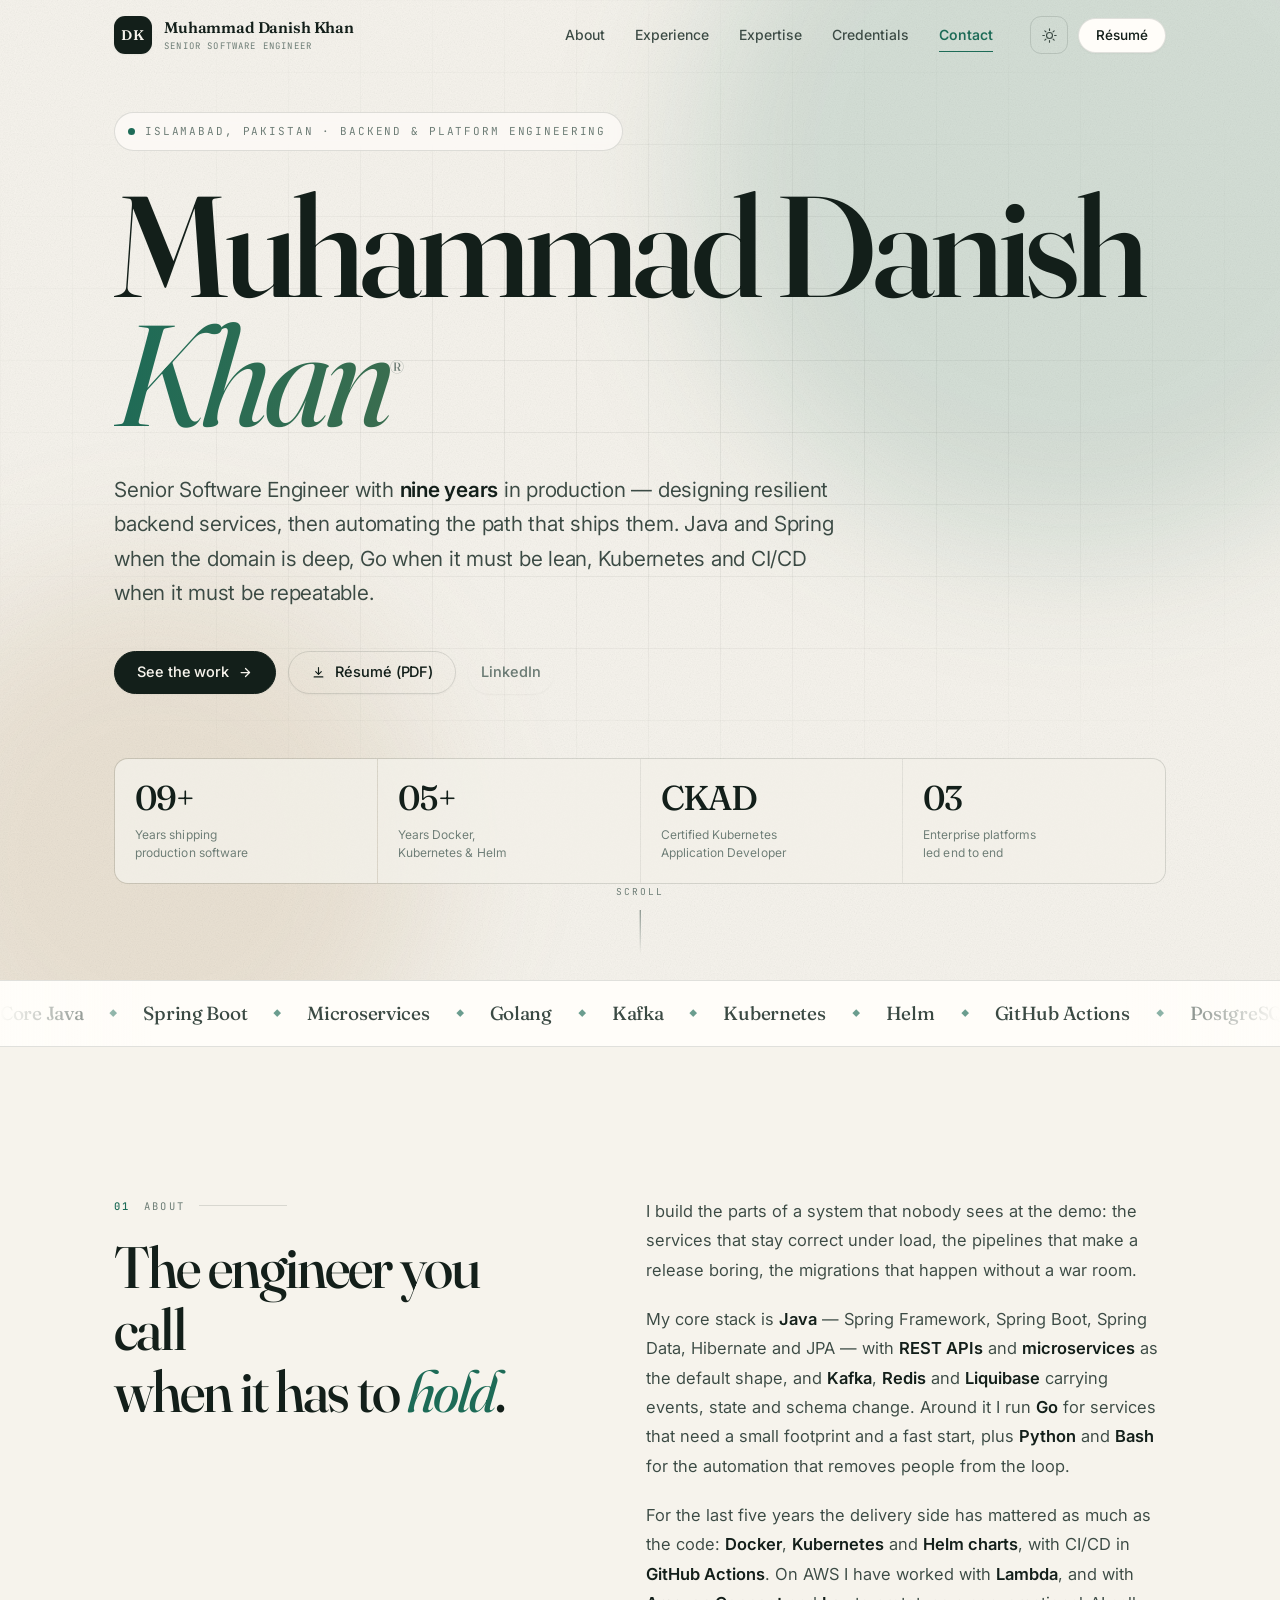
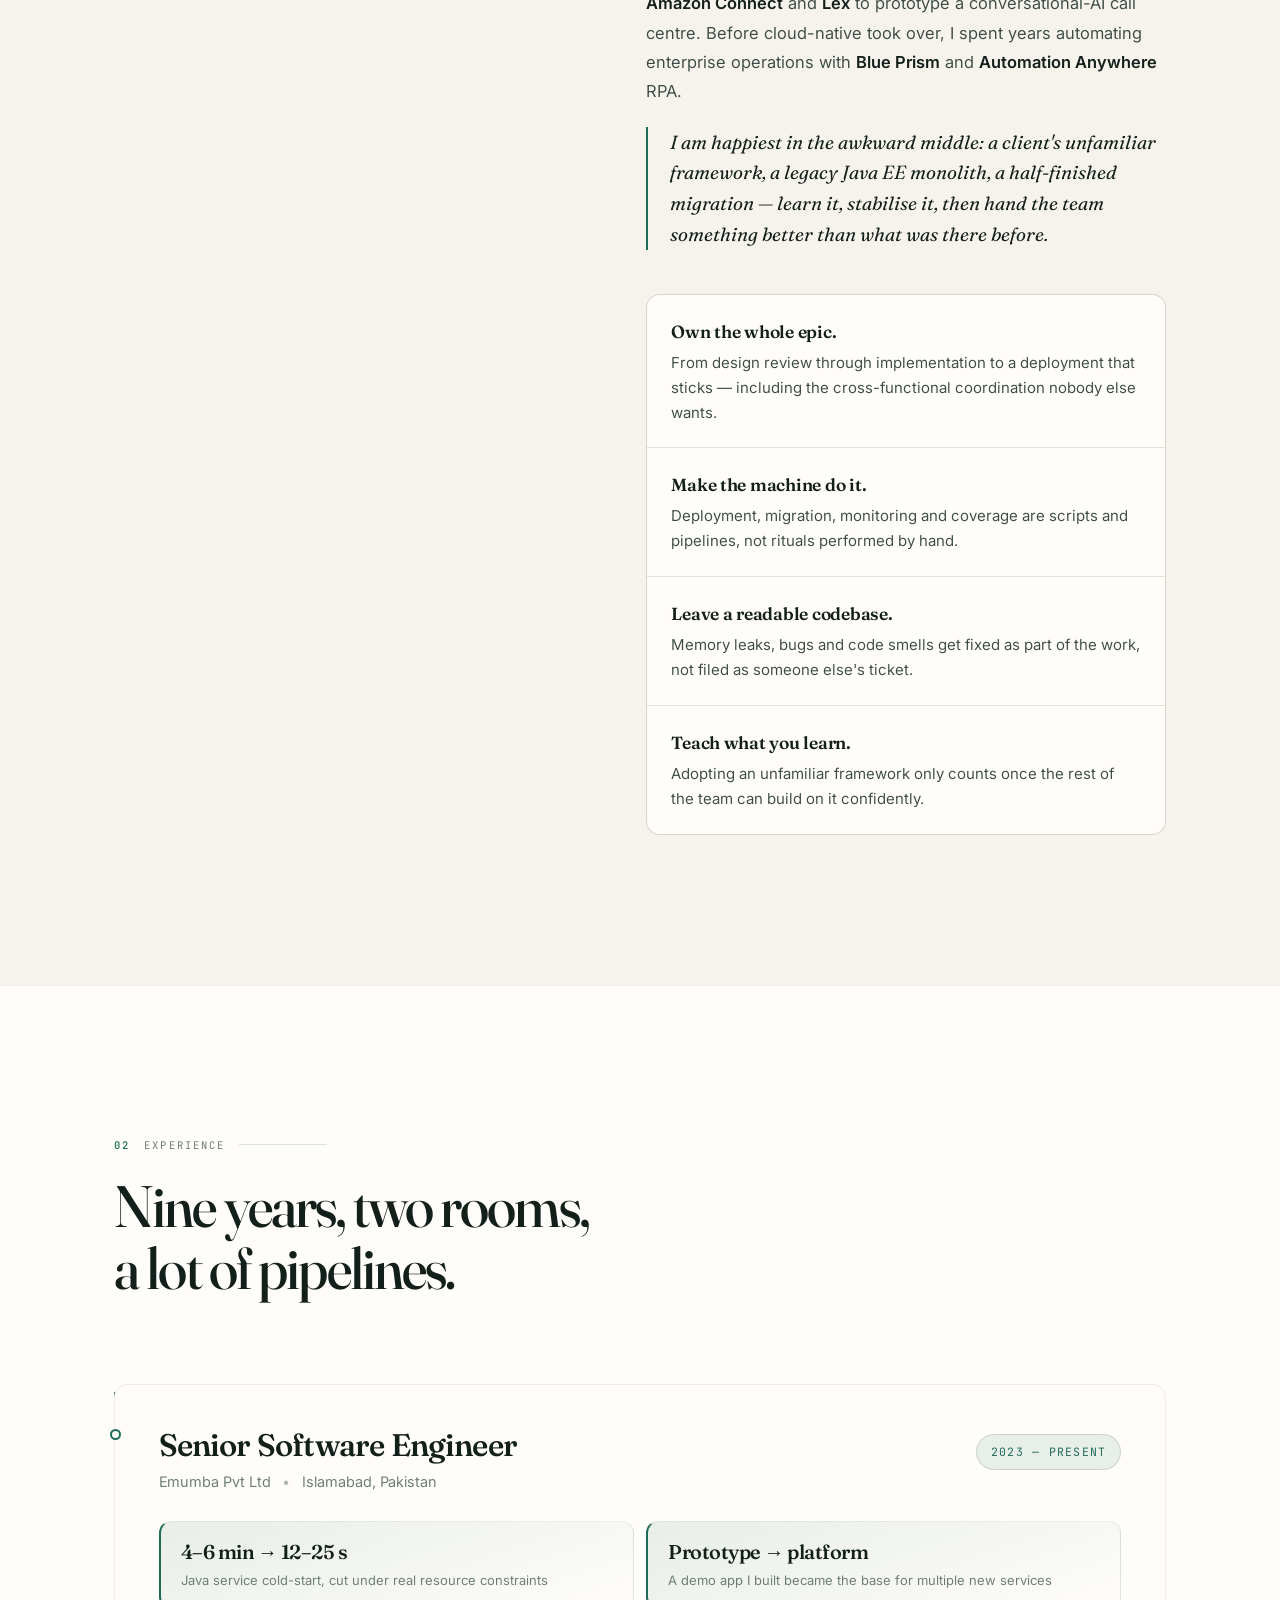
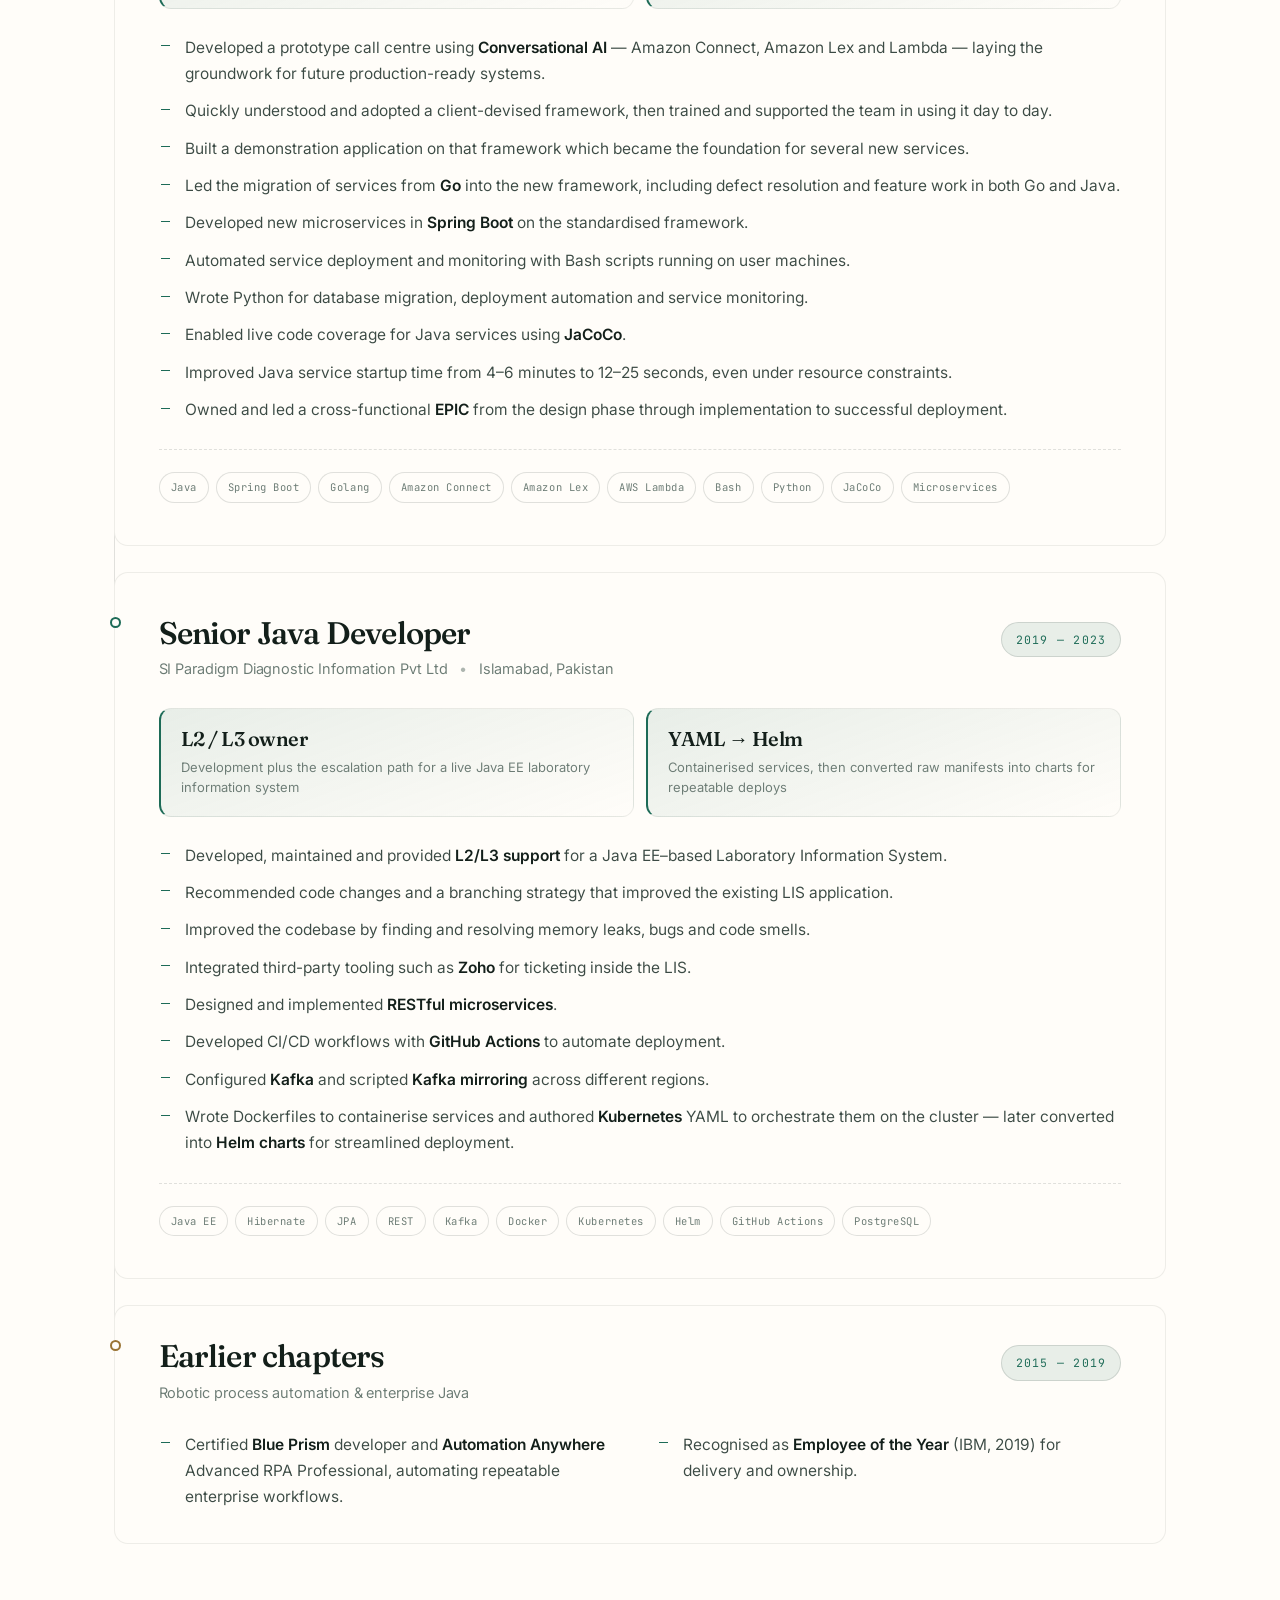
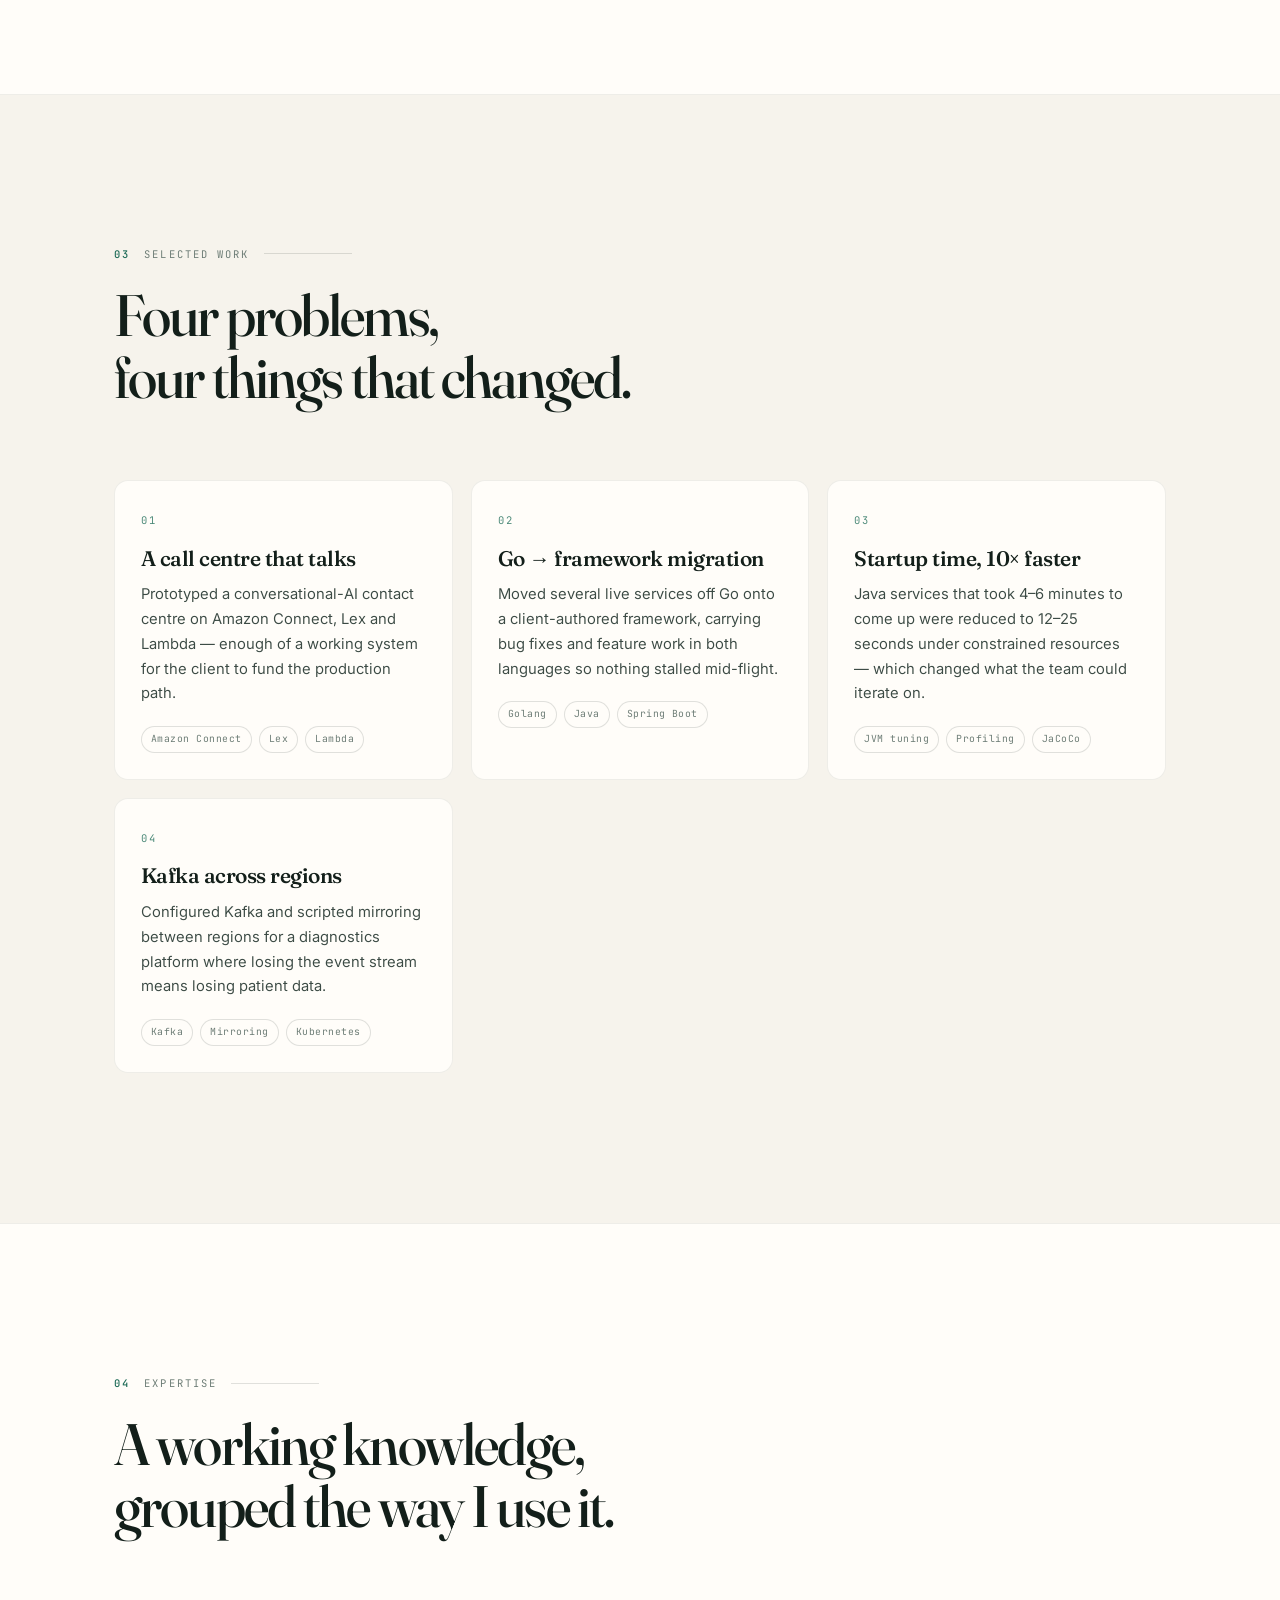
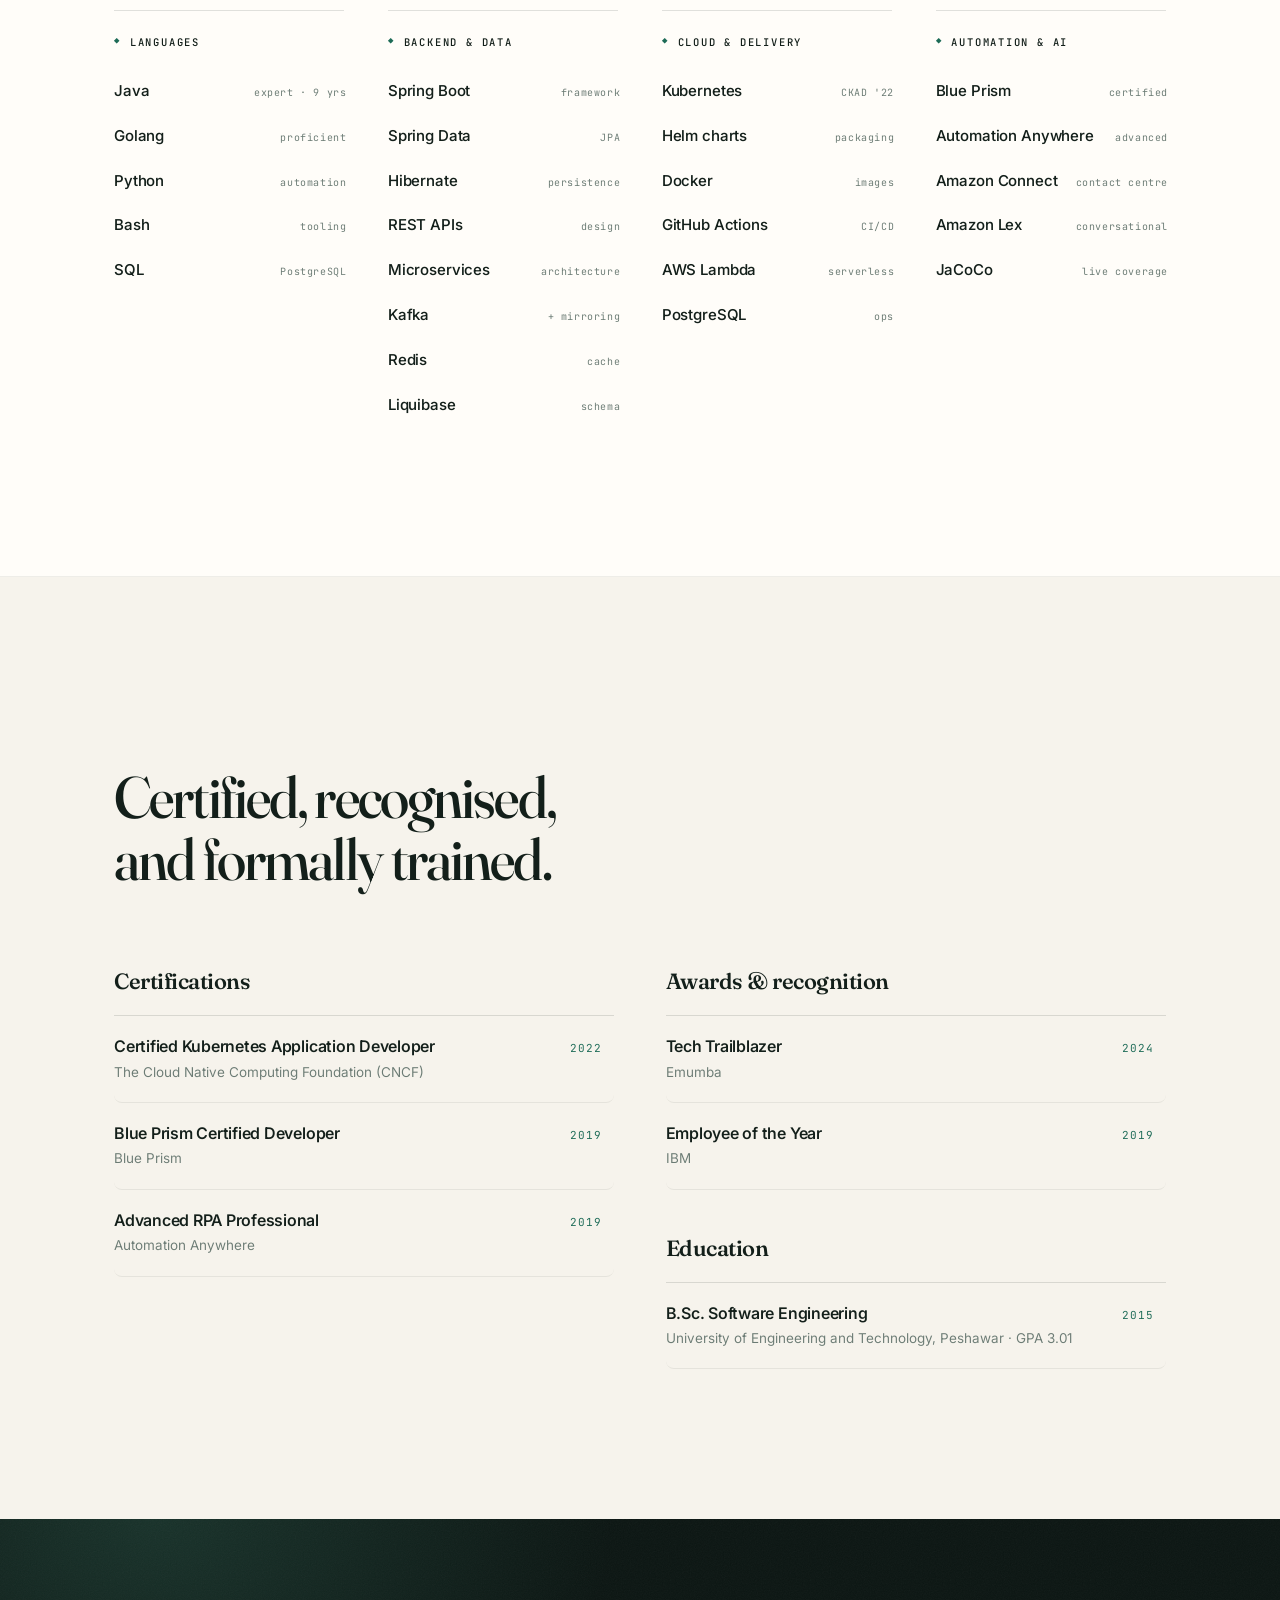
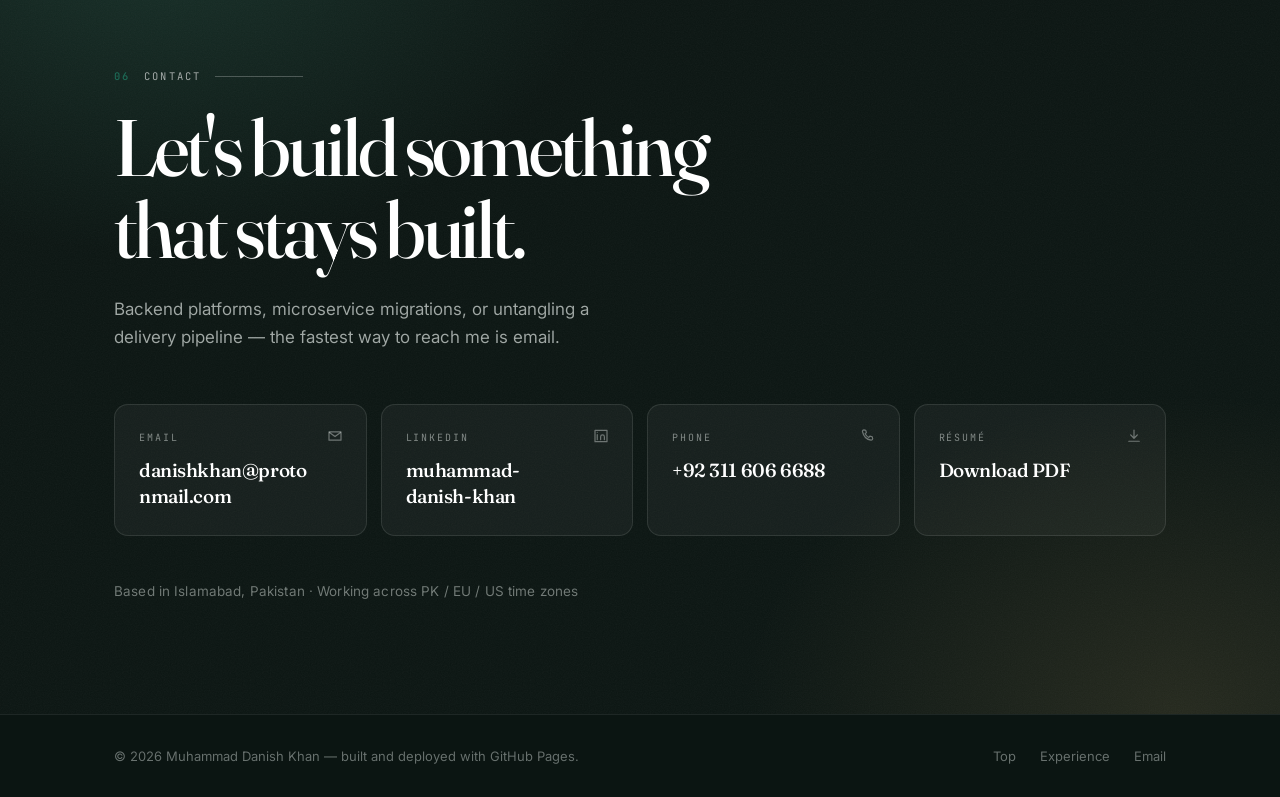
==== index.html @ 1a673d90 "Build a static portfolio site and deploy it with GitHub Pages Turns the resume into a single-page po" ====
<!DOCTYPE html>
<html lang="en" data-theme="light">
<head>
<meta charset="utf-8">
<meta name="viewport" content="width=device-width, initial-scale=1">
<title>Muhammad Danish Khan — Senior Software Engineer</title>
<meta name="description" content="Portfolio of Muhammad Danish Khan, a senior software engineer in Islamabad with 9+ years building backend systems, microservices and cloud-native automation with Java, Spring, Go, Kafka, Docker and Kubernetes.">
<meta name="author" content="Muhammad Danish Khan">
<meta name="theme-color" content="#0B1512">
<link rel="icon" href="./assets/favicon.svg" type="image/svg+xml">
<link rel="canonical" href="https://danishkhan1492.github.io/portfolio/">

<meta property="og:type" content="profile">
<meta property="og:title" content="Muhammad Danish Khan — Senior Software Engineer">
<meta property="og:description" content="9+ years building backend systems, microservices and cloud-native automation. Java, Spring, Go, Kafka, Kubernetes, AWS.">
<meta property="og:image" content="https://danishkhan1492.github.io/portfolio/assets/og.jpg">
<meta property="og:image:width" content="1200">
<meta property="og:image:height" content="685">
<meta property="og:url" content="https://danishkhan1492.github.io/portfolio/">
<meta name="twitter:card" content="summary_large_image">
<meta name="twitter:title" content="Muhammad Danish Khan — Senior Software Engineer">
<meta name="twitter:description" content="9+ years building backend systems, microservices and cloud-native automation.">
<meta name="twitter:image" content="https://danishkhan1492.github.io/portfolio/assets/og.jpg">

<link rel="preconnect" href="https://fonts.googleapis.com">
<link rel="preconnect" href="https://fonts.gstatic.com" crossorigin>
<link rel="stylesheet" href="https://fonts.googleapis.com/css2?family=Fraunces:ital,opsz,wght@0,9..144,300..900;1,9..144,300..900&family=Inter:wght@300..700&family=JetBrains+Mono:wght@400;500&display=swap">
<link rel="stylesheet" href="./css/style.css">
<noscript><style>.reveal,.display .line{opacity:1!important;transform:none!important}</style></noscript>

<script type="application/ld+json">
{
  "@context": "https://schema.org",
  "@type": "Person",
  "name": "Muhammad Danish Khan",
  "jobTitle": "Senior Software Engineer",
  "email": "mailto:danishkhan@protonmail.com",
  "telephone": "+92-311-6066688",
  "url": "https://danishkhan1492.github.io/portfolio/",
  "sameAs": ["https://linkedin.com/in/muhammad-danish-khan-5033318a"],
  "address": { "@type": "PostalAddress", "addressLocality": "Islamabad", "addressCountry": "PK" },
  "alumniOf": { "@type": "CollegeOrUniversity", "name": "University of Engineering and Technology, Peshawar" },
  "knowsAbout": ["Java","Spring Boot","Microservices","Golang","Kubernetes","Kafka","CI/CD","AWS Lambda","PostgreSQL","Blue Prism RPA"]
}
</script>
</head>
<body>
<a class="skip" href="#main">Skip to content</a>

<div class="scrollbar" aria-hidden="true"><i id="progress"></i></div>

<header class="nav" id="nav">
  <div class="nav-inner">
    <a class="brand" href="#top" aria-label="Muhammad Danish Khan — home">
      <span class="monogram" aria-hidden="true">DK</span>
      <span class="brand-text">
        <b>Muhammad Danish Khan</b>
        <small>Senior Software Engineer</small>
      </span>
    </a>

    <nav class="links" aria-label="Primary">
      <a href="#about">About</a>
      <a href="#experience">Experience</a>
      <a href="#expertise">Expertise</a>
      <a href="#credentials">Credentials</a>
      <a href="#contact">Contact</a>
    </nav>

    <div class="nav-actions">
      <button class="icon-btn" id="theme" type="button" aria-label="Switch colour theme" title="Switch colour theme">
        <svg class="i-sun" viewBox="0 0 24 24" width="17" height="17" fill="none" stroke="currentColor" stroke-width="1.6" stroke-linecap="round"><circle cx="12" cy="12" r="4.2"/><path d="M12 2.6v2.2M12 19.2v2.2M2.6 12h2.2M19.2 12h2.2M5.4 5.4l1.6 1.6M17 17l1.6 1.6M18.6 5.4L17 7M7 17l-1.6 1.6"/></svg>
        <svg class="i-moon" viewBox="0 0 24 24" width="17" height="17" fill="none" stroke="currentColor" stroke-width="1.6" stroke-linecap="round" stroke-linejoin="round"><path d="M20 14.2A8.4 8.4 0 1 1 9.8 4a6.9 6.9 0 0 0 10.2 10.2Z"/></svg>
      </button>
      <a class="btn btn-sm" href="./assets/resume-danish-khan.pdf" download>Résumé</a>
      <button class="icon-btn menu-btn" id="menu" type="button" aria-label="Open menu" aria-expanded="false" aria-controls="mobile">
        <svg viewBox="0 0 24 24" width="20" height="20" fill="none" stroke="currentColor" stroke-width="1.7" stroke-linecap="round"><path d="M4 7h16M4 12h16M4 17h16"/></svg>
      </button>
    </div>
  </div>
  <div class="mobile" id="mobile" hidden>
    <a href="#about">About</a>
    <a href="#experience">Experience</a>
    <a href="#expertise">Expertise</a>
    <a href="#credentials">Credentials</a>
    <a href="#contact">Contact</a>
    <a class="accent" href="./assets/resume-danish-khan.pdf" download>Download résumé</a>
  </div>
</header>

<main id="main">

  <!-- ── Hero ───────────────────────────────────────────── -->
  <section class="hero" id="top">
    <div class="hero-bg" aria-hidden="true">
      <span class="glow g1"></span><span class="glow g2"></span>
      <div class="grid-lines"></div>
      <div class="grain"></div>
    </div>

    <div class="wrap hero-inner">
      <p class="eyebrow reveal">
        <span class="pip" aria-hidden="true"></span>
        Islamabad, Pakistan · Backend &amp; platform engineering
      </p>

      <h1 class="display reveal">
        <span class="line">Muhammad Danish</span>
        <span class="line accent-word">Khan<sup>®</sup></span>
      </h1>

      <p class="lede reveal">
        Senior Software Engineer with <b>nine years</b> in production — designing resilient
        backend services, then automating the path that ships them. Java and Spring when the
        domain is deep, Go when it must be lean, Kubernetes and CI/CD when it must be repeatable.
      </p>

      <div class="hero-cta reveal">
        <a class="btn btn-primary" href="#experience">
          See the work
          <svg viewBox="0 0 24 24" width="15" height="15" fill="none" stroke="currentColor" stroke-width="2" stroke-linecap="round" stroke-linejoin="round"><path d="M5 12h13M12 5.5 18.5 12 12 18.5"/></svg>
        </a>
        <a class="btn btn-ghost" href="./assets/resume-danish-khan.pdf" download>
          <svg viewBox="0 0 24 24" width="15" height="15" fill="none" stroke="currentColor" stroke-width="1.8" stroke-linecap="round" stroke-linejoin="round"><path d="M12 4v11M7.5 10.5 12 15l4.5-4.5M5 19h14"/></svg>
          Résumé (PDF)
        </a>
        <a class="btn btn-link" href="https://linkedin.com/in/muhammad-danish-khan-5033318a" target="_blank" rel="noopener">LinkedIn</a>
      </div>

      <dl class="stats reveal">
        <div><dt>09+</dt><dd>Years shipping<br>production software</dd></div>
        <div><dt>05+</dt><dd>Years Docker,<br>Kubernetes &amp; Helm</dd></div>
        <div><dt>CKAD</dt><dd>Certified Kubernetes<br>Application Developer</dd></div>
        <div><dt>03</dt><dd>Enterprise platforms<br>led end&nbsp;to&nbsp;end</dd></div>
      </dl>
    </div>

    <a class="scroll-cue" href="#about" aria-label="Scroll to About">
      <span>Scroll</span><i aria-hidden="true"></i>
    </a>
  </section>

  <!-- ── Ticker ──────────────────────────────────────────── -->
  <div class="ticker" aria-hidden="true">
    <div class="ticker-track">
      <span>Core Java</span><i>◆</i><span>Spring Boot</span><i>◆</i><span>Microservices</span><i>◆</i><span>Golang</span><i>◆</i><span>Kafka</span><i>◆</i><span>Kubernetes</span><i>◆</i><span>Helm</span><i>◆</i><span>GitHub Actions</span><i>◆</i><span>PostgreSQL</span><i>◆</i><span>Redis</span><i>◆</i><span>AWS Lambda</span><i>◆</i><span>Blue Prism</span><i>◆</i>
      <span>Core Java</span><i>◆</i><span>Spring Boot</span><i>◆</i><span>Microservices</span><i>◆</i><span>Golang</span><i>◆</i><span>Kafka</span><i>◆</i><span>Kubernetes</span><i>◆</i><span>Helm</span><i>◆</i><span>GitHub Actions</span><i>◆</i><span>PostgreSQL</span><i>◆</i><span>Redis</span><i>◆</i><span>AWS Lambda</span><i>◆</i><span>Blue Prism</span><i>◆</i>
    </div>
  </div>

  <!-- ── About ───────────────────────────────────────────── -->
  <section class="section" id="about">
    <div class="wrap grid-2">
      <div class="col-sticky">
        <p class="section-kicker reveal"><span>01</span> About</p>
        <h2 class="section-title reveal">The engineer you call<br>when it has to <em>hold</em>.</h2>
      </div>

      <div class="col-flow">
        <div class="prose reveal">
          <p>
            I build the parts of a system that nobody sees at the demo: the services that stay
            correct under load, the pipelines that make a release boring, the migrations that
            happen without a war room.
          </p>
          <p>
            My core stack is <b>Java</b> — Spring Framework, Spring Boot, Spring Data, Hibernate
            and JPA — with <b>REST APIs</b> and <b>microservices</b> as the default shape, and
            <b>Kafka</b>, <b>Redis</b> and <b>Liquibase</b> carrying events, state and schema
            change. Around it I run <b>Go</b> for services that need a small footprint and a fast
            start, plus <b>Python</b> and <b>Bash</b> for the automation that removes people from
            the loop.
          </p>
          <p>
            For the last five years the delivery side has mattered as much as the code:
            <b>Docker</b>, <b>Kubernetes</b> and <b>Helm charts</b>, with CI/CD in
            <b>GitHub Actions</b>. On AWS I have worked with <b>Lambda</b>, and with
            <b>Amazon Connect</b> and <b>Lex</b> to prototype a conversational-AI call centre.
            Before cloud-native took over, I spent years automating enterprise operations with
            <b>Blue Prism</b> and <b>Automation Anywhere</b> RPA.
          </p>
          <p class="quiet">
            I am happiest in the awkward middle: a client's unfamiliar framework, a legacy Java EE
            monolith, a half-finished migration — learn it, stabilise it, then hand the team
            something better than what was there before.
          </p>
        </div>

        <ul class="principles reveal">
          <li>
            <b>Own the whole epic.</b> From design review through implementation to a deployment
            that sticks — including the cross-functional coordination nobody else wants.
          </li>
          <li>
            <b>Make the machine do it.</b> Deployment, migration, monitoring and coverage are
            scripts and pipelines, not rituals performed by hand.
          </li>
          <li>
            <b>Leave a readable codebase.</b> Memory leaks, bugs and code smells get fixed as part
            of the work, not filed as someone else's ticket.
          </li>
          <li>
            <b>Teach what you learn.</b> Adopting an unfamiliar framework only counts once the rest
            of the team can build on it confidently.
          </li>
        </ul>
      </div>
    </div>
  </section>

  <!-- ── Experience ──────────────────────────────────────── -->
  <section class="section alt" id="experience">
    <div class="wrap">
      <p class="section-kicker reveal"><span>02</span> Experience</p>
      <h2 class="section-title reveal">Nine years, two rooms,<br>a lot of pipelines.</h2>

      <div class="timeline">
        <article class="role reveal">
          <div class="role-head">
            <div>
              <h3>Senior Software Engineer</h3>
              <p class="org">Emumba Pvt Ltd <span class="dot" aria-hidden="true">•</span> Islamabad, Pakistan</p>
            </div>
            <p class="period"><time datetime="2023">2023</time> — Present</p>
          </div>

          <div class="callouts">
            <div class="callout">
              <b>4–6 min → 12–25 s</b>
              <span>Java service cold-start, cut under real resource constraints</span>
            </div>
            <div class="callout">
              <b>Prototype → platform</b>
              <span>A demo app I built became the base for multiple new services</span>
            </div>
          </div>

          <ul class="bullets">
            <li>Developed a prototype call centre using <b>Conversational AI</b> — Amazon Connect, Amazon Lex and Lambda — laying the groundwork for future production-ready systems.</li>
            <li>Quickly understood and adopted a client-devised framework, then trained and supported the team in using it day to day.</li>
            <li>Built a demonstration application on that framework which became the foundation for several new services.</li>
            <li>Led the migration of services from <b>Go</b> into the new framework, including defect resolution and feature work in both Go and Java.</li>
            <li>Developed new microservices in <b>Spring Boot</b> on the standardised framework.</li>
            <li>Automated service deployment and monitoring with Bash scripts running on user machines.</li>
            <li>Wrote Python for database migration, deployment automation and service monitoring.</li>
            <li>Enabled live code coverage for Java services using <b>JaCoCo</b>.</li>
            <li>Improved Java service startup time from 4–6 minutes to 12–25 seconds, even under resource constraints.</li>
            <li>Owned and led a cross-functional <b>EPIC</b> from the design phase through implementation to successful deployment.</li>
          </ul>

          <div class="tags">
            <span>Java</span><span>Spring Boot</span><span>Golang</span><span>Amazon Connect</span><span>Amazon Lex</span><span>AWS Lambda</span><span>Bash</span><span>Python</span><span>JaCoCo</span><span>Microservices</span>
          </div>
        </article>

        <article class="role reveal">
          <div class="role-head">
            <div>
              <h3>Senior Java Developer</h3>
              <p class="org">SI Paradigm Diagnostic Information Pvt Ltd <span class="dot" aria-hidden="true">•</span> Islamabad, Pakistan</p>
            </div>
            <p class="period"><time datetime="2019">2019</time> — <time datetime="2023">2023</time></p>
          </div>

          <div class="callouts">
            <div class="callout">
              <b>L2 / L3 owner</b>
              <span>Development plus the escalation path for a live Java EE laboratory information system</span>
            </div>
            <div class="callout">
              <b>YAML → Helm</b>
              <span>Containerised services, then converted raw manifests into charts for repeatable deploys</span>
            </div>
          </div>

          <ul class="bullets">
            <li>Developed, maintained and provided <b>L2/L3 support</b> for a Java EE–based Laboratory Information System.</li>
            <li>Recommended code changes and a branching strategy that improved the existing LIS application.</li>
            <li>Improved the codebase by finding and resolving memory leaks, bugs and code smells.</li>
            <li>Integrated third-party tooling such as <b>Zoho</b> for ticketing inside the LIS.</li>
            <li>Designed and implemented <b>RESTful microservices</b>.</li>
            <li>Developed CI/CD workflows with <b>GitHub Actions</b> to automate deployment.</li>
            <li>Configured <b>Kafka</b> and scripted <b>Kafka mirroring</b> across different regions.</li>
            <li>Wrote Dockerfiles to containerise services and authored <b>Kubernetes</b> YAML to orchestrate them on the cluster — later converted into <b>Helm charts</b> for streamlined deployment.</li>
          </ul>

          <div class="tags">
            <span>Java EE</span><span>Hibernate</span><span>JPA</span><span>REST</span><span>Kafka</span><span>Docker</span><span>Kubernetes</span><span>Helm</span><span>GitHub Actions</span><span>PostgreSQL</span>
          </div>
        </article>

        <article class="role compact reveal">
          <div class="role-head">
            <div>
              <h3>Earlier chapters</h3>
              <p class="org">Robotic process automation &amp; enterprise Java</p>
            </div>
            <p class="period">2015 — 2019</p>
          </div>
          <ul class="bullets two">
            <li>Certified <b>Blue Prism</b> developer and <b>Automation Anywhere</b> Advanced RPA Professional, automating repeatable enterprise workflows.</li>
            <li>Recognised as <b>Employee of the Year</b> (IBM, 2019) for delivery and ownership.</li>
          </ul>
        </article>
      </div>
    </div>
  </section>

  <!-- ── Highlights ──────────────────────────────────────── -->
  <section class="section" id="highlights">
    <div class="wrap">
      <p class="section-kicker reveal"><span>03</span> Selected work</p>
      <h2 class="section-title reveal">Four problems,<br>four things that changed.</h2>

      <div class="cards">
        <article class="card reveal">
          <span class="card-n">01</span>
          <h3>A call centre that talks</h3>
          <p>Prototyped a conversational-AI contact centre on Amazon Connect, Lex and Lambda — enough of a working system for the client to fund the production path.</p>
          <div class="tags"><span>Amazon Connect</span><span>Lex</span><span>Lambda</span></div>
        </article>

        <article class="card reveal">
          <span class="card-n">02</span>
          <h3>Go → framework migration</h3>
          <p>Moved several live services off Go onto a client-authored framework, carrying bug fixes and feature work in both languages so nothing stalled mid-flight.</p>
          <div class="tags"><span>Golang</span><span>Java</span><span>Spring Boot</span></div>
        </article>

        <article class="card reveal">
          <span class="card-n">03</span>
          <h3>Startup time, 10× faster</h3>
          <p>Java services that took 4–6 minutes to come up were reduced to 12–25 seconds under constrained resources — which changed what the team could iterate on.</p>
          <div class="tags"><span>JVM tuning</span><span>Profiling</span><span>JaCoCo</span></div>
        </article>

        <article class="card reveal">
          <span class="card-n">04</span>
          <h3>Kafka across regions</h3>
          <p>Configured Kafka and scripted mirroring between regions for a diagnostics platform where losing the event stream means losing patient data.</p>
          <div class="tags"><span>Kafka</span><span>Mirroring</span><span>Kubernetes</span></div>
        </article>
      </div>
    </div>
  </section>

  <!-- ── Expertise ───────────────────────────────────────── -->
  <section class="section alt" id="expertise">
    <div class="wrap">
      <p class="section-kicker reveal"><span>04</span> Expertise</p>
      <h2 class="section-title reveal">A working knowledge,<br>grouped the way I use it.</h2>

      <div class="matrix">
        <div class="matrix-col reveal">
          <h4><i aria-hidden="true">◆</i> Languages</h4>
          <ul>
            <li><b>Java</b><span>expert · 9 yrs</span></li>
            <li><b>Golang</b><span>proficient</span></li>
            <li><b>Python</b><span>automation</span></li>
            <li><b>Bash</b><span>tooling</span></li>
            <li><b>SQL</b><span>PostgreSQL</span></li>
          </ul>
        </div>
        <div class="matrix-col reveal">
          <h4><i aria-hidden="true">◆</i> Backend &amp; data</h4>
          <ul>
            <li><b>Spring Boot</b><span>framework</span></li>
            <li><b>Spring Data</b><span>JPA</span></li>
            <li><b>Hibernate</b><span>persistence</span></li>
            <li><b>REST APIs</b><span>design</span></li>
            <li><b>Microservices</b><span>architecture</span></li>
            <li><b>Kafka</b><span>+ mirroring</span></li>
            <li><b>Redis</b><span>cache</span></li>
            <li><b>Liquibase</b><span>schema</span></li>
          </ul>
        </div>
        <div class="matrix-col reveal">
          <h4><i aria-hidden="true">◆</i> Cloud &amp; delivery</h4>
          <ul>
            <li><b>Kubernetes</b><span>CKAD '22</span></li>
            <li><b>Helm charts</b><span>packaging</span></li>
            <li><b>Docker</b><span>images</span></li>
            <li><b>GitHub Actions</b><span>CI/CD</span></li>
            <li><b>AWS Lambda</b><span>serverless</span></li>
            <li><b>PostgreSQL</b><span>ops</span></li>
          </ul>
        </div>
        <div class="matrix-col reveal">
          <h4><i aria-hidden="true">◆</i> Automation &amp; AI</h4>
          <ul>
            <li><b>Blue Prism</b><span>certified</span></li>
            <li><b>Automation Anywhere</b><span>advanced</span></li>
            <li><b>Amazon Connect</b><span>contact centre</span></li>
            <li><b>Amazon Lex</b><span>conversational</span></li>
            <li><b>JaCoCo</b><span>live coverage</span></li>
          </ul>
        </div>
      </div>
    </div>
  </section>

  <!-- ── Credentials ─────────────────────────────────────── -->
  <section class="section" id="credentials">
    <div class="wrap">
      <p class="section-kicker reveal"><span>05</span> Credentials</p>
      <h2 class="section-title reveal">Certified, recognised,<br>and formally trained.</h2>

      <div class="cred-grid">
        <div class="cred-block reveal">
          <h4>Certifications</h4>
          <ul class="cred-list">
            <li>
              <div><b>Certified Kubernetes Application Developer</b><span>The Cloud Native Computing Foundation (CNCF)</span></div>
              <time datetime="2022">2022</time>
            </li>
            <li>
              <div><b>Blue Prism Certified Developer</b><span>Blue Prism</span></div>
              <time datetime="2019">2019</time>
            </li>
            <li>
              <div><b>Advanced RPA Professional</b><span>Automation Anywhere</span></div>
              <time datetime="2019">2019</time>
            </li>
          </ul>
        </div>

        <div class="cred-block reveal">
          <h4>Awards &amp; recognition</h4>
          <ul class="cred-list">
            <li>
              <div><b>Tech Trailblazer</b><span>Emumba</span></div>
              <time datetime="2024">2024</time>
            </li>
            <li>
              <div><b>Employee of the Year</b><span>IBM</span></div>
              <time datetime="2019">2019</time>
            </li>
          </ul>

          <h4 class="mt">Education</h4>
          <ul class="cred-list">
            <li>
              <div><b>B.Sc. Software Engineering</b><span>University of Engineering and Technology, Peshawar · GPA 3.01</span></div>
              <time datetime="2015">2015</time>
            </li>
          </ul>
        </div>
      </div>
    </div>
  </section>

  <!-- ── Contact ─────────────────────────────────────────── -->
  <section class="contact" id="contact">
    <div class="contact-bg" aria-hidden="true"><div class="grain"></div></div>
    <div class="wrap">
      <p class="section-kicker light reveal"><span>06</span> Contact</p>
      <h2 class="contact-title reveal">Let's build something<br>that stays built.</h2>
      <p class="contact-sub reveal">
        Backend platforms, microservice migrations, or untangling a delivery pipeline —
        the fastest way to reach me is email.
      </p>

      <div class="contact-cards reveal">
        <a class="ccard" href="mailto:danishkhan@protonmail.com">
          <span class="ccard-k">Email</span>
          <span class="ccard-v">danishkhan@protonmail.com</span>
          <svg viewBox="0 0 24 24" width="18" height="18" fill="none" stroke="currentColor" stroke-width="1.6" stroke-linecap="round" stroke-linejoin="round"><path d="M4 6.5h16v11H4z"/><path d="m4.6 7.2 7.4 5.6 7.4-5.6"/></svg>
        </a>
        <a class="ccard" href="https://linkedin.com/in/muhammad-danish-khan-5033318a" target="_blank" rel="noopener">
          <span class="ccard-k">LinkedIn</span>
          <span class="ccard-v">muhammad-danish-khan</span>
          <svg viewBox="0 0 24 24" width="18" height="18" fill="none" stroke="currentColor" stroke-width="1.6" stroke-linecap="round" stroke-linejoin="round"><path d="M7 10v7M7 7.01v.01M11.5 17v-4a2.5 2.5 0 0 1 5 0v4"/><path d="M4 4.5h16v15H4z"/></svg>
        </a>
        <a class="ccard" href="tel:+923116066688">
          <span class="ccard-k">Phone</span>
          <span class="ccard-v">+92 311 606 6688</span>
          <svg viewBox="0 0 24 24" width="18" height="18" fill="none" stroke="currentColor" stroke-width="1.6" stroke-linecap="round" stroke-linejoin="round"><path d="M6.5 3.8 9 4.4l.9 3.1-1.8 1.4a11.4 11.4 0 0 0 5 5l1.4-1.8 3.1.9.6 2.5c0 1.2-1 2-2.2 1.9C10.6 16.9 6.1 12.4 4.6 6c-.1-1.2.7-2.2 1.9-2.2Z"/></svg>
        </a>
        <a class="ccard" href="./assets/resume-danish-khan.pdf" download>
          <span class="ccard-k">Résumé</span>
          <span class="ccard-v">Download PDF</span>
          <svg viewBox="0 0 24 24" width="18" height="18" fill="none" stroke="currentColor" stroke-width="1.6" stroke-linecap="round" stroke-linejoin="round"><path d="M12 4v11M7.5 10.5 12 15l4.5-4.5M5 19h14"/></svg>
        </a>
      </div>

      <p class="based reveal">Based in Islamabad, Pakistan · Working across PK / EU / US time zones</p>
    </div>
  </section>
</main>

<footer class="foot">
  <div class="wrap foot-inner">
    <p>© <span id="yr">2026</span> Muhammad Danish Khan — built and deployed with GitHub Pages.</p>
    <nav class="foot-links" aria-label="Footer">
      <a href="#top">Top</a>
      <a href="#experience">Experience</a>
      <a href="mailto:danishkhan@protonmail.com">Email</a>
    </nav>
  </div>
</footer>

<script src="./js/main.js" defer></script>
</body>
</html>
---- css/style.css ----
/* ============================================================
   Muhammad Danish Khan — portfolio
   Editorial / typographic. Zero build. GitHub Pages safe.
   ============================================================ */

/* ---------- Tokens ---------- */
:root{
  --paper:#F6F3EC;
  --surface:#FFFDF9;
  --surface-2:#EFEADF;
  --ink:#131F1A;
  --ink-2:#3B4A44;
  --muted:#6B7B74;
  --line:rgba(19,31,26,.13);
  --line-2:rgba(19,31,26,.07);
  --accent:#1D6B57;
  --accent-soft:rgba(29,107,87,.10);
  --brass:#9A7434;
  --shadow:0 1px 2px rgba(19,31,26,.05),0 18px 40px -22px rgba(19,31,26,.28);
  --shadow-lg:0 2px 4px rgba(19,31,26,.05),0 40px 80px -40px rgba(19,31,26,.4);
  --grain-op:.30;
  --glow-1:rgba(29,107,87,.16);
  --glow-2:rgba(154,116,52,.14);

  --display:"Fraunces","Iowan Old Style",Georgia,"Times New Roman",serif;
  --body:"Inter",-apple-system,BlinkMacSystemFont,"Segoe UI",Roboto,sans-serif;
  --mono:"JetBrains Mono",ui-monospace,SFMono-Regular,Menlo,monospace;

  --wrap:1180px;
  --pad:clamp(20px,5vw,64px);
  --r:14px;
  --nav-h:72px;
}

html[data-theme="dark"]{
  --paper:#0A1310;
  --surface:#0F1C17;
  --surface-2:#152520;
  --ink:#EAF1EE;
  --ink-2:#BCCDC6;
  --muted:#8CA39B;
  --line:rgba(234,241,238,.14);
  --line-2:rgba(234,241,238,.07);
  --accent:#5CC7A6;
  --accent-soft:rgba(92,199,166,.12);
  --brass:#D2AE6B;
  --shadow:0 1px 2px rgba(0,0,0,.4),0 18px 40px -22px rgba(0,0,0,.7);
  --shadow-lg:0 2px 4px rgba(0,0,0,.45),0 40px 80px -40px rgba(0,0,0,.85);
  --grain-op:.16;
  --glow-1:rgba(92,199,166,.14);
  --glow-2:rgba(210,174,107,.10);
}

/* ---------- Reset / base ---------- */
*,*::before,*::after{box-sizing:border-box}
*{margin:0}
html{-webkit-text-size-adjust:100%;scroll-behavior:smooth;scroll-padding-top:calc(var(--nav-h) + 18px)}
body{
  background:var(--paper);color:var(--ink);
  font-family:var(--body);font-size:17px;line-height:1.72;font-weight:380;
  -webkit-font-smoothing:antialiased;-moz-osx-font-smoothing:grayscale;
  overflow-x:hidden;
  transition:background-color .5s ease,color .5s ease;
}
img,svg{display:block;max-width:100%}
a{color:inherit;text-decoration:none}
ul{list-style:none;padding:0}
b,strong{font-weight:600;color:var(--ink)}
::selection{background:var(--accent);color:var(--paper)}
:focus-visible{outline:2px solid var(--accent);outline-offset:3px;border-radius:4px}

.wrap{width:100%;max-width:var(--wrap);margin-inline:auto;padding-inline:var(--pad)}

.skip{position:absolute;left:-9999px;top:0;z-index:200;background:var(--ink);color:var(--paper);padding:12px 20px;border-radius:0 0 10px 0}
.skip:focus{left:0}

/* ---------- Scroll progress ---------- */
.scrollbar{position:fixed;inset:0 0 auto 0;height:2px;z-index:120;background:transparent;pointer-events:none}
.scrollbar i{display:block;height:100%;width:0;background:linear-gradient(90deg,var(--accent),var(--brass));transition:width .12s linear}

/* ---------- Nav ---------- */
.nav{
  position:fixed;inset:0 0 auto 0;z-index:100;height:var(--nav-h);
  display:flex;align-items:center;
  border-bottom:1px solid transparent;
  transition:background-color .35s ease,border-color .35s ease,backdrop-filter .35s ease,height .35s ease;
}
.nav.stuck{
  background:color-mix(in srgb,var(--paper) 82%,transparent);
  backdrop-filter:saturate(160%) blur(14px);
  -webkit-backdrop-filter:saturate(160%) blur(14px);
  border-bottom-color:var(--line-2);
  height:64px;
}
.nav-inner{width:100%;max-width:var(--wrap);margin-inline:auto;padding-inline:var(--pad);display:flex;align-items:center;gap:24px}

.brand{display:flex;align-items:center;gap:12px;margin-right:auto;min-width:0}
.monogram{
  width:38px;height:38px;flex:none;border-radius:11px;
  display:grid;place-items:center;
  font-family:var(--display);font-weight:600;font-size:14px;letter-spacing:.04em;
  color:var(--paper);background:var(--ink);
  box-shadow:var(--shadow);
  transition:transform .4s cubic-bezier(.2,.8,.2,1),background-color .5s;
}
html[data-theme="dark"] .monogram{color:var(--paper);background:var(--accent)}
.brand:hover .monogram{transform:rotate(-6deg) scale(1.05)}
.brand-text{display:flex;flex-direction:column;line-height:1.2;min-width:0}
.brand-text b{font-family:var(--display);font-weight:600;font-size:15.5px;letter-spacing:-.01em;white-space:nowrap;overflow:hidden;text-overflow:ellipsis}
.brand-text small{margin-top:3px;font-family:var(--mono);font-size:9px;letter-spacing:.13em;text-transform:uppercase;color:var(--muted)}

.links{display:flex;align-items:center;gap:4px}
.links a{
  position:relative;padding:9px 13px;border-radius:9px;
  font-size:14px;font-weight:480;color:var(--ink-2);
  transition:color .25s,background-color .25s;
}
.links a::after{
  content:"";position:absolute;left:13px;right:13px;bottom:5px;height:1px;
  background:currentColor;transform:scaleX(0);transform-origin:left;transition:transform .35s cubic-bezier(.2,.8,.2,1);
}
.links a:hover{color:var(--ink)}
.links a:hover::after{transform:scaleX(1)}
.links a.active{color:var(--accent);font-weight:560}
.links a.active::after{transform:scaleX(1)}

.nav-actions{display:flex;align-items:center;gap:10px}
.icon-btn{
  width:38px;height:38px;flex:none;display:grid;place-items:center;
  background:transparent;border:1px solid var(--line);border-radius:11px;color:var(--ink-2);
  cursor:pointer;transition:border-color .25s,color .25s,background-color .25s,transform .25s;
}
.icon-btn:hover{border-color:var(--accent);color:var(--accent);background:var(--accent-soft)}
.icon-btn:active{transform:scale(.94)}
.i-moon{display:none}
html[data-theme="dark"] .i-moon{display:block}
html[data-theme="dark"] .i-sun{display:none}
.menu-btn{display:none}

/* buttons */
.btn{
  display:inline-flex;align-items:center;gap:9px;
  padding:13px 22px;border-radius:100px;border:1px solid var(--line);
  font-size:14.5px;font-weight:520;letter-spacing:-.005em;line-height:1;
  background:var(--surface);color:var(--ink);cursor:pointer;
  transition:transform .3s cubic-bezier(.2,.8,.2,1),box-shadow .3s,background-color .3s,border-color .3s,color .3s;
  box-shadow:0 1px 2px rgba(0,0,0,.04);
}
.btn:hover{transform:translateY(-2px);box-shadow:var(--shadow)}
.btn:active{transform:translateY(0)}
.btn-sm{padding:10px 17px;font-size:13.5px}
.btn-primary{background:var(--ink);color:var(--paper);border-color:var(--ink)}
html[data-theme="dark"] .btn-primary{background:var(--accent);color:#04120D;border-color:var(--accent)}
.btn-primary:hover{background:var(--accent);color:var(--paper);border-color:var(--accent)}
html[data-theme="dark"] .btn-primary:hover{filter:brightness(1.1)}
.btn-ghost{background:transparent;border-color:var(--line)}
.btn-ghost:hover{border-color:var(--accent);color:var(--accent);background:var(--accent-soft)}
.btn-link{background:transparent;border-color:transparent;color:var(--muted);padding-inline:12px}
.btn-link:hover{color:var(--accent);background:transparent;transform:translateY(-2px)}

/* mobile menu */
.mobile[hidden]{display:none}
.mobile{
  position:fixed;top:var(--nav-h);left:0;right:0;z-index:99;
  display:flex;flex-direction:column;padding:10px var(--pad) 26px;gap:2px;
  background:color-mix(in srgb,var(--paper) 96%,transparent);
  backdrop-filter:blur(18px);-webkit-backdrop-filter:blur(18px);
  border-bottom:1px solid var(--line);
  animation:drop .3s cubic-bezier(.2,.8,.2,1);
}
@keyframes drop{from{opacity:0;transform:translateY(-10px)}to{opacity:1;transform:none}}
.mobile a{padding:14px 4px;border-bottom:1px solid var(--line-2);font-size:16px;font-family:var(--display)}
.mobile a.accent{color:var(--accent);border-bottom:0;font-family:var(--body);font-weight:560;font-size:14.5px;padding-top:18px}

/* ---------- Hero ---------- */
.hero{
  position:relative;isolation:isolate;
  min-height:100svh;display:flex;flex-direction:column;justify-content:center;
  padding:calc(var(--nav-h) + 40px) 0 96px;overflow:hidden;
}
.hero-bg{position:absolute;inset:0;z-index:-1}
.glow{position:absolute;border-radius:50%;filter:blur(70px);will-change:transform}
.g1{width:60vw;height:60vw;max-width:820px;max-height:820px;top:-22%;right:-14%;background:var(--glow-1);animation:float1 22s ease-in-out infinite}
.g2{width:44vw;height:44vw;max-width:600px;max-height:600px;bottom:-16%;left:-10%;background:var(--glow-2);animation:float2 26s ease-in-out infinite}
@keyframes float1{0%,100%{transform:translate3d(0,0,0)}50%{transform:translate3d(-40px,40px,0) scale(1.06)}}
@keyframes float2{0%,100%{transform:translate3d(0,0,0)}50%{transform:translate3d(46px,-30px,0) scale(1.08)}}

.grid-lines{
  position:absolute;inset:0;
  background-image:linear-gradient(var(--line-2) 1px,transparent 1px),linear-gradient(90deg,var(--line-2) 1px,transparent 1px);
  background-size:72px 72px;
  -webkit-mask-image:radial-gradient(ellipse 78% 62% at 50% 42%,#000 20%,transparent 78%);
  mask-image:radial-gradient(ellipse 78% 62% at 50% 42%,#000 20%,transparent 78%);
}
.grain{
  position:absolute;inset:-50%;opacity:var(--grain-op);pointer-events:none;
  background-image:url("data:image/svg+xml,%3Csvg xmlns='http://www.w3.org/2000/svg' width='140' height='140'%3E%3Cfilter id='n'%3E%3CfeTurbulence type='fractalNoise' baseFrequency='.85' numOctaves='3'/%3E%3CfeColorMatrix type='saturate' values='0'/%3E%3C/filter%3E%3Crect width='140' height='140' filter='url(%23n)' opacity='.5'/%3E%3C/svg%3E");
  animation:grain 7s steps(6) infinite;
}
@keyframes grain{0%{transform:translate(0,0)}20%{transform:translate(-4%,3%)}40%{transform:translate(3%,-4%)}60%{transform:translate(-3%,-2%)}80%{transform:translate(4%,2%)}100%{transform:translate(0,0)}}

.hero-inner{position:relative}
.eyebrow{
  display:inline-flex;align-items:center;gap:10px;
  font-family:var(--mono);font-size:11px;letter-spacing:.17em;text-transform:uppercase;
  color:var(--muted);padding:9px 16px 9px 13px;
  border:1px solid var(--line);border-radius:100px;background:color-mix(in srgb,var(--surface) 70%,transparent);
  backdrop-filter:blur(6px);-webkit-backdrop-filter:blur(6px);
}
.pip{width:7px;height:7px;border-radius:50%;background:var(--accent);box-shadow:0 0 0 0 var(--accent);animation:pulse 2.6s ease-out infinite}
@keyframes pulse{0%{box-shadow:0 0 0 0 color-mix(in srgb,var(--accent) 55%,transparent)}70%{box-shadow:0 0 0 9px transparent}100%{box-shadow:0 0 0 0 transparent}}

.display{
  font-family:var(--display);font-weight:520;
  font-size:clamp(3.1rem,11.2vw,9.2rem);
  line-height:.9;letter-spacing:-.038em;
  margin:30px 0 0;font-variation-settings:"SOFT" 0,"WONK" 0,"opsz" 120;
}
.display .line{display:block;overflow:hidden}
.display .line>span,.display .line{white-space:nowrap}
.accent-word{
  font-style:italic;font-weight:400;
  color:transparent;
  background:linear-gradient(100deg,var(--accent) 0%,var(--brass) 60%,var(--accent) 100%);
  background-size:200% 100%;
  -webkit-background-clip:text;background-clip:text;
  animation:sheen 9s ease-in-out infinite;
}
@keyframes sheen{0%,100%{background-position:0% 50%}50%{background-position:100% 50%}}
.accent-word sup{font-size:.16em;vertical-align:super;font-style:normal;-webkit-text-fill-color:var(--muted);margin-left:.06em;top:0;position:relative}

.lede{
  max-width:56ch;margin-top:34px;
  font-size:clamp(1.02rem,1.9vw,1.3rem);line-height:1.66;color:var(--ink-2);font-weight:380;
  letter-spacing:-.012em;
}
.lede b{color:var(--ink);font-weight:600}

.hero-cta{display:flex;flex-wrap:wrap;gap:12px;margin-top:40px}

.stats{
  display:grid;grid-template-columns:repeat(4,minmax(0,1fr));gap:1px;
  margin-top:64px;background:var(--line-2);border:1px solid var(--line-2);border-radius:var(--r);overflow:hidden;
}
.stats>div{background:color-mix(in srgb,var(--paper) 82%,transparent);padding:22px 20px;transition:background-color .35s}
.stats>div:hover{background:var(--surface)}
.stats dt{
  font-family:var(--display);font-size:clamp(1.5rem,3.4vw,2.15rem);font-weight:500;
  letter-spacing:-.03em;line-height:1;color:var(--ink);font-variation-settings:"opsz" 40;
}
.stats dd{margin:11px 0 0;font-size:12px;line-height:1.45;color:var(--muted);letter-spacing:.005em}

.scroll-cue{
  position:absolute;left:50%;bottom:26px;transform:translateX(-50%);
  display:flex;flex-direction:column;align-items:center;gap:10px;
  font-family:var(--mono);font-size:9.5px;letter-spacing:.22em;text-transform:uppercase;color:var(--muted);
  transition:color .3s;
}
.scroll-cue:hover{color:var(--accent)}
.scroll-cue i{width:1px;height:44px;background:linear-gradient(var(--muted),transparent);position:relative;overflow:hidden}
.scroll-cue i::after{content:"";position:absolute;inset:0;background:var(--accent);transform:translateY(-100%);animation:cue 2.4s cubic-bezier(.6,0,.4,1) infinite}
@keyframes cue{0%{transform:translateY(-100%)}60%,100%{transform:translateY(100%)}}

/* ---------- Ticker ---------- */
.ticker{border-block:1px solid var(--line);background:var(--surface);overflow:hidden;padding:16px 0;position:relative}
.ticker::before,.ticker::after{content:"";position:absolute;top:0;bottom:0;width:12%;z-index:2;pointer-events:none}
.ticker::before{left:0;background:linear-gradient(90deg,var(--surface),transparent)}
.ticker::after{right:0;background:linear-gradient(-90deg,var(--surface),transparent)}
.ticker-track{display:flex;align-items:center;gap:26px;width:max-content;animation:slide 42s linear infinite}
.ticker:hover .ticker-track{animation-play-state:paused}
.ticker-track span{font-family:var(--display);font-size:19px;font-weight:450;letter-spacing:-.015em;color:var(--ink-2);white-space:nowrap}
.ticker-track i{color:var(--accent);font-size:8px;font-style:normal;opacity:.65}
@keyframes slide{to{transform:translateX(-50%)}}

/* ---------- Sections ---------- */
.section{position:relative;padding:clamp(88px,13vw,150px) 0}
.section.alt{background:var(--surface);border-block:1px solid var(--line-2)}

.section-kicker{
  display:flex;align-items:center;gap:14px;
  font-family:var(--mono);font-size:10.5px;letter-spacing:.2em;text-transform:uppercase;color:var(--muted);
  margin-bottom:22px;
}
.section-kicker span{color:var(--accent);font-weight:500}
.section-kicker::after{content:"";flex:1;max-width:88px;height:1px;background:var(--line)}
.section-kicker.light{color:rgba(255,255,255,.62)}
.section-kicker.light::after{background:rgba(255,255,255,.24)}

.section-title{
  font-family:var(--display);font-weight:480;
  font-size:clamp(2rem,5.4vw,3.65rem);line-height:1.06;letter-spacing:-.032em;
  font-variation-settings:"opsz" 90;
}
.section-title em{font-style:italic;color:var(--accent);font-weight:420}

.grid-2{display:grid;grid-template-columns:minmax(0,.92fr) minmax(0,1.08fr);gap:clamp(36px,7vw,96px);align-items:start}
.col-sticky{position:sticky;top:calc(var(--nav-h) + 48px)}
.col-flow>*+*{margin-top:44px}

.prose p{color:var(--ink-2);font-size:16.5px;line-height:1.78}
.prose p+p{margin-top:20px}
.prose p.quiet{
  padding-left:22px;border-left:2px solid var(--accent);
  font-family:var(--display);font-size:19px;font-style:italic;color:var(--ink);line-height:1.62;
}

.principles{display:grid;gap:1px;background:var(--line-2);border:1px solid var(--line-2);border-radius:var(--r);overflow:hidden}
.principles li{
  background:var(--surface);padding:22px 24px;
  font-size:15px;line-height:1.66;color:var(--ink-2);position:relative;
  transition:background-color .35s,padding-left .35s;
}
.section.alt .principles li{background:var(--paper)}
.principles li:hover{background:var(--accent-soft);padding-left:30px}
.principles li b{display:block;font-family:var(--display);font-size:17.5px;font-weight:600;letter-spacing:-.015em;margin-bottom:5px;color:var(--ink)}

/* ---------- Timeline / roles ---------- */
.timeline{margin-top:clamp(48px,7vw,84px);display:grid;gap:26px;position:relative}
.timeline::before{
  content:"";position:absolute;left:0;top:8px;bottom:8px;width:1px;
  background:linear-gradient(var(--accent),var(--line) 18%,var(--line) 82%,transparent);
}
.role{
  position:relative;background:var(--paper);border:1px solid var(--line-2);border-radius:var(--r);
  padding:clamp(26px,3.6vw,42px) clamp(22px,3.4vw,44px);
  transition:border-color .4s,box-shadow .4s,transform .4s cubic-bezier(.2,.8,.2,1);
}
.section.alt .role{background:var(--surface)}
.role::before{
  content:"";position:absolute;left:-5px;top:44px;width:11px;height:11px;border-radius:50%;
  background:var(--paper);border:2px solid var(--accent);transition:background-color .35s,transform .35s;
}
.section.alt .role::before{background:var(--surface)}
.role:hover{border-color:var(--line);box-shadow:var(--shadow);transform:translateY(-3px)}
.role:hover::before{background:var(--accent);transform:scale(1.2)}
.role.compact{padding-block:clamp(22px,3vw,32px)}
.role.compact::before{top:34px;border-color:var(--brass)}

.role-head{display:flex;flex-wrap:wrap;gap:16px 24px;align-items:baseline;justify-content:space-between;margin-bottom:6px}
.role-head h3{font-family:var(--display);font-size:clamp(1.4rem,2.9vw,1.95rem);font-weight:560;letter-spacing:-.026em;line-height:1.15}
.org{margin-top:7px;font-size:14.5px;color:var(--muted);letter-spacing:-.005em}
.org .dot{margin:0 8px;opacity:.55}
.org b{color:var(--ink-2);font-weight:560}
.period{
  font-family:var(--mono);font-size:11.5px;letter-spacing:.11em;text-transform:uppercase;color:var(--accent);
  padding:7px 14px;border:1px solid var(--line);border-radius:100px;white-space:nowrap;flex:none;
  background:var(--accent-soft);
}

.callouts{display:grid;grid-template-columns:repeat(auto-fit,minmax(230px,1fr));gap:12px;margin:26px 0 4px}
.callout{
  padding:18px 20px;border-radius:12px;
  background:linear-gradient(160deg,var(--accent-soft),transparent);
  border:1px solid var(--line-2);border-left:2px solid var(--accent);
}
.callout b{display:block;font-family:var(--display);font-size:20px;font-weight:560;letter-spacing:-.025em;color:var(--ink);line-height:1.2}
.callout span{display:block;margin-top:6px;font-size:13px;line-height:1.55;color:var(--muted)}

.bullets{margin-top:26px;display:grid;gap:11px}
.bullets li{
  position:relative;padding-left:26px;font-size:15.5px;line-height:1.7;color:var(--ink-2);
  transition:color .3s,transform .3s;
}
.bullets li::before{
  content:"";position:absolute;left:2px;top:.68em;width:9px;height:1px;background:var(--accent);
  transition:width .3s,background-color .3s;
}
.bullets li:hover{color:var(--ink);transform:translateX(3px)}
.bullets li:hover::before{width:16px}
.bullets.two{grid-template-columns:repeat(auto-fit,minmax(300px,1fr));gap:11px 34px}

.tags{display:flex;flex-wrap:wrap;gap:7px;margin-top:26px;padding-top:22px;border-top:1px dashed var(--line)}
.tags span{
  font-family:var(--mono);font-size:10.5px;letter-spacing:.05em;color:var(--muted);
  padding:5px 11px;border:1px solid var(--line);border-radius:100px;background:var(--surface);
  transition:color .25s,border-color .25s,background-color .25s;
}
.tags span:hover{color:var(--accent);border-color:var(--accent);background:var(--accent-soft)}

/* ---------- Cards ---------- */
.cards{display:grid;grid-template-columns:repeat(auto-fit,minmax(255px,1fr));gap:18px;margin-top:clamp(44px,6vw,72px)}
.card{
  position:relative;overflow:hidden;
  background:var(--surface);border:1px solid var(--line-2);border-radius:var(--r);
  padding:30px 26px 26px;
  transition:transform .45s cubic-bezier(.2,.8,.2,1),box-shadow .45s,border-color .45s;
}
.card::after{
  content:"";position:absolute;inset:auto 0 0 0;height:2px;background:linear-gradient(90deg,var(--accent),var(--brass));
  transform:scaleX(0);transform-origin:left;transition:transform .5s cubic-bezier(.2,.8,.2,1);
}
.card:hover{transform:translateY(-6px);box-shadow:var(--shadow-lg);border-color:var(--line)}
.card:hover::after{transform:scaleX(1)}
.card-n{
  font-family:var(--mono);font-size:10.5px;letter-spacing:.18em;color:var(--accent);
  display:block;margin-bottom:16px;opacity:.8;
}
.card h3{font-family:var(--display);font-size:21px;font-weight:560;letter-spacing:-.024em;line-height:1.22;margin-bottom:11px}
.card p{font-size:14.8px;line-height:1.68;color:var(--ink-2)}
.card .tags{border-top:0;padding-top:0;margin-top:20px}
.card .tags span{font-size:9.8px;padding:4px 9px}

/* ---------- Expertise matrix ---------- */
.matrix{display:grid;grid-template-columns:repeat(auto-fit,minmax(230px,1fr));gap:clamp(24px,3.4vw,44px);margin-top:clamp(44px,6vw,72px)}
.matrix-col{padding-top:22px;border-top:1px solid var(--line)}
.matrix-col h4{
  display:flex;align-items:center;gap:9px;
  font-family:var(--mono);font-size:10.5px;font-weight:500;letter-spacing:.17em;text-transform:uppercase;
  color:var(--ink);margin-bottom:18px;
}
.matrix-col h4 i{color:var(--accent);font-size:9px;font-style:normal}
.matrix-col ul{display:grid;gap:1px}
.matrix-col li{
  display:flex;align-items:baseline;justify-content:space-between;gap:14px;
  padding:9px 10px 9px 12px;margin-inline:-12px;border-radius:8px;
  font-size:15px;transition:background-color .3s,padding-left .3s;
}
.matrix-col li:hover{background:var(--accent-soft);padding-left:18px}
.matrix-col li b{font-weight:520;letter-spacing:-.01em;color:var(--ink)}
.matrix-col li span{font-family:var(--mono);font-size:10px;letter-spacing:.06em;color:var(--muted);text-align:right;flex:none}

/* ---------- Credentials ---------- */
.cred-grid{display:grid;grid-template-columns:repeat(auto-fit,minmax(320px,1fr));gap:clamp(28px,4vw,60px);margin-top:clamp(44px,6vw,72px)}
.cred-block h4{
  font-family:var(--display);font-size:22px;font-weight:560;letter-spacing:-.022em;
  padding-bottom:14px;border-bottom:1px solid var(--line);
}
.cred-block h4.mt{margin-top:40px}
.cred-list{display:grid}
.cred-list li{
  display:flex;align-items:flex-start;justify-content:space-between;gap:18px;
  padding:20px 12px 20px 0;border-bottom:1px solid var(--line-2);
  transition:padding-left .35s,border-color .35s,background-color .35s;
  border-radius:8px;
}
.cred-list li:hover{padding-left:12px;border-bottom-color:var(--accent);background:var(--accent-soft)}
.cred-list b{display:block;font-size:16px;font-weight:560;letter-spacing:-.015em;line-height:1.35}
.cred-list span{display:block;margin-top:4px;font-size:13.5px;color:var(--muted);line-height:1.5}
.cred-list time{
  font-family:var(--mono);font-size:11px;letter-spacing:.09em;color:var(--accent);flex:none;padding-top:3px;
}

/* ---------- Contact ---------- */
.contact{
  position:relative;isolation:isolate;overflow:hidden;
  background:#0B1512;color:#EDF3F0;
  padding:clamp(88px,12vw,148px) 0 clamp(72px,9vw,110px);
}
html[data-theme="dark"] .contact{background:#060D0A}
.contact::before{
  content:"";position:absolute;inset:0;z-index:-1;
  background:
    radial-gradient(ellipse 60% 70% at 12% 0%,rgba(92,199,166,.16),transparent 60%),
    radial-gradient(ellipse 55% 65% at 92% 100%,rgba(210,174,107,.13),transparent 62%);
}
.contact-bg{position:absolute;inset:0;z-index:-1}
.contact .grain{opacity:.1}
.contact-title{
  font-family:var(--display);font-weight:480;font-variation-settings:"opsz" 100;
  font-size:clamp(2.3rem,7vw,5rem);line-height:1.02;letter-spacing:-.038em;color:#fff;
}
.contact-sub{max-width:48ch;margin-top:24px;font-size:17px;line-height:1.68;color:rgba(237,243,240,.66)}
.contact-cards{
  display:grid;grid-template-columns:repeat(auto-fit,minmax(230px,1fr));gap:14px;margin-top:52px;
}
.ccard{
  position:relative;display:block;padding:24px 24px 26px;border-radius:var(--r);
  background:rgba(255,255,255,.045);border:1px solid rgba(255,255,255,.1);
  overflow:hidden;transition:background-color .4s,border-color .4s,transform .4s cubic-bezier(.2,.8,.2,1);
}
.ccard:hover{background:rgba(255,255,255,.09);border-color:rgba(92,199,166,.55);transform:translateY(-5px)}
.ccard svg{position:absolute;right:22px;top:22px;color:rgba(237,243,240,.4);transition:color .35s,transform .35s}
.ccard:hover svg{color:#5CC7A6;transform:translate(2px,-2px)}
.ccard-k{display:block;font-family:var(--mono);font-size:10px;letter-spacing:.19em;text-transform:uppercase;color:rgba(237,243,240,.5)}
.ccard-v{display:block;margin-top:12px;font-family:var(--display);font-size:clamp(1rem,2.1vw,1.19rem);font-weight:520;letter-spacing:-.022em;color:#fff;overflow-wrap:anywhere;padding-right:26px;line-height:1.35}
.ccard:hover .ccard-v{color:#8FE3C7}
.based{margin-top:44px;font-size:13.5px;letter-spacing:.01em;color:rgba(237,243,240,.45)}

/* ---------- Footer ---------- */
.foot{background:#0B1512;color:rgba(237,243,240,.42);border-top:1px solid rgba(255,255,255,.08);padding:30px 0}
html[data-theme="dark"] .foot{background:#060D0A}
.foot-inner{display:flex;flex-wrap:wrap;gap:14px 28px;align-items:center;justify-content:space-between;font-size:13px}
.foot-links{display:flex;gap:24px}
.foot-links a{transition:color .3s}
.foot-links a:hover{color:#5CC7A6}

/* ---------- Reveal ---------- */
.reveal{opacity:0;transform:translateY(22px);transition:opacity .9s cubic-bezier(.2,.7,.2,1),transform .9s cubic-bezier(.2,.7,.2,1);transition-delay:calc(var(--i,0)*70ms)}
.reveal.in{opacity:1;transform:none}
.display .line{opacity:0;transform:translateY(105%);transition:opacity 1s ease,transform 1.15s cubic-bezier(.16,.84,.24,1)}
.ready .display .line{opacity:1;transform:none}
.ready .display .line:nth-child(2){transition-delay:.13s}

/* ---------- Responsive ---------- */
@media (max-width:1000px){
  .links{display:none}
  .menu-btn{display:grid}
  .grid-2{grid-template-columns:1fr;gap:44px}
  .col-sticky{position:static}
  .stats{grid-template-columns:repeat(2,1fr)}
}
@media (max-width:720px){
  body{font-size:16px}
  .brand-text{display:none}
  .hero{min-height:auto;padding-block:calc(var(--nav-h) + 64px) 84px}
  .scroll-cue{display:none}
  .display{font-size:clamp(2.7rem,13.5vw,4.6rem)}
  .lede{margin-top:26px;font-size:1.02rem}
  .hero-cta .btn{flex:1 1 auto;justify-content:center}
  .stats{margin-top:48px}
  .stats dd{font-size:11.5px}
  .role{padding:26px 20px}
  .role::before{top:32px}
  .role-head{flex-direction:column;align-items:flex-start;gap:14px}
  .timeline::before{left:-2px}
  .ticker-track span{font-size:16px}
  .col-flow>*+*,.col-flow>div+ul{margin-top:34px}
}
@media (max-width:420px){
  .stats{grid-template-columns:1fr}
  .contact-cards{grid-template-columns:1fr}
}

/* ---------- Motion / print / reduced ---------- */
@media (prefers-reduced-motion:reduce){
  html{scroll-behavior:auto}
  *,*::before,*::after{animation-duration:.001ms!important;animation-iteration-count:1!important;transition-duration:.001ms!important}
  .reveal{opacity:1;transform:none}
  .display .line{opacity:1;transform:none}
  .ticker-track{animation:none}
}

@media print{
  .nav,.scrollbar,.scroll-cue,.ticker,.hero-bg,.contact-bg{display:none!important}
  body{background:#fff;color:#000;font-size:11pt}
  .section,.contact{padding:18pt 0;break-inside:avoid}
  .contact{background:#fff;color:#000}
  .contact-title,.ccard-v{color:#000}
  .reveal{opacity:1!important;transform:none!important}
  a[href^="http"]::after{content:" (" attr(href) ")";font-size:8pt;color:#555}
}
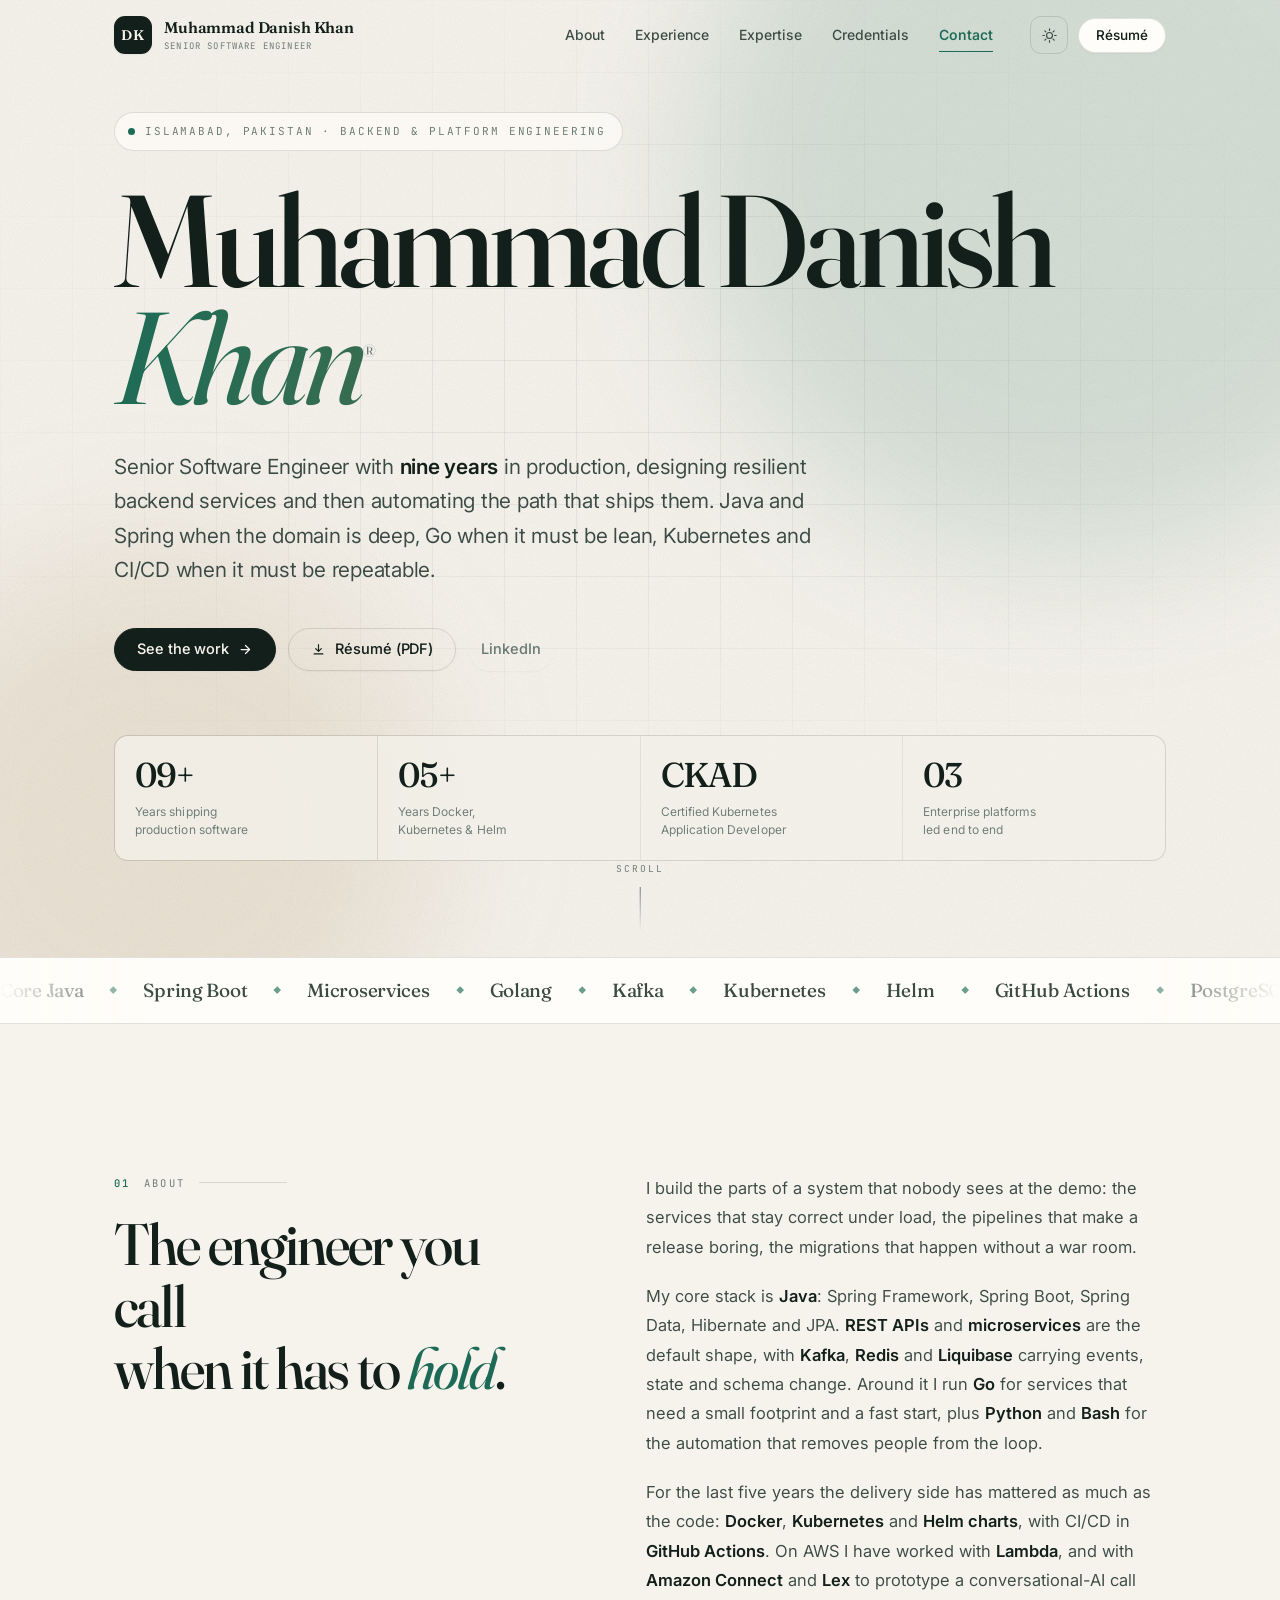
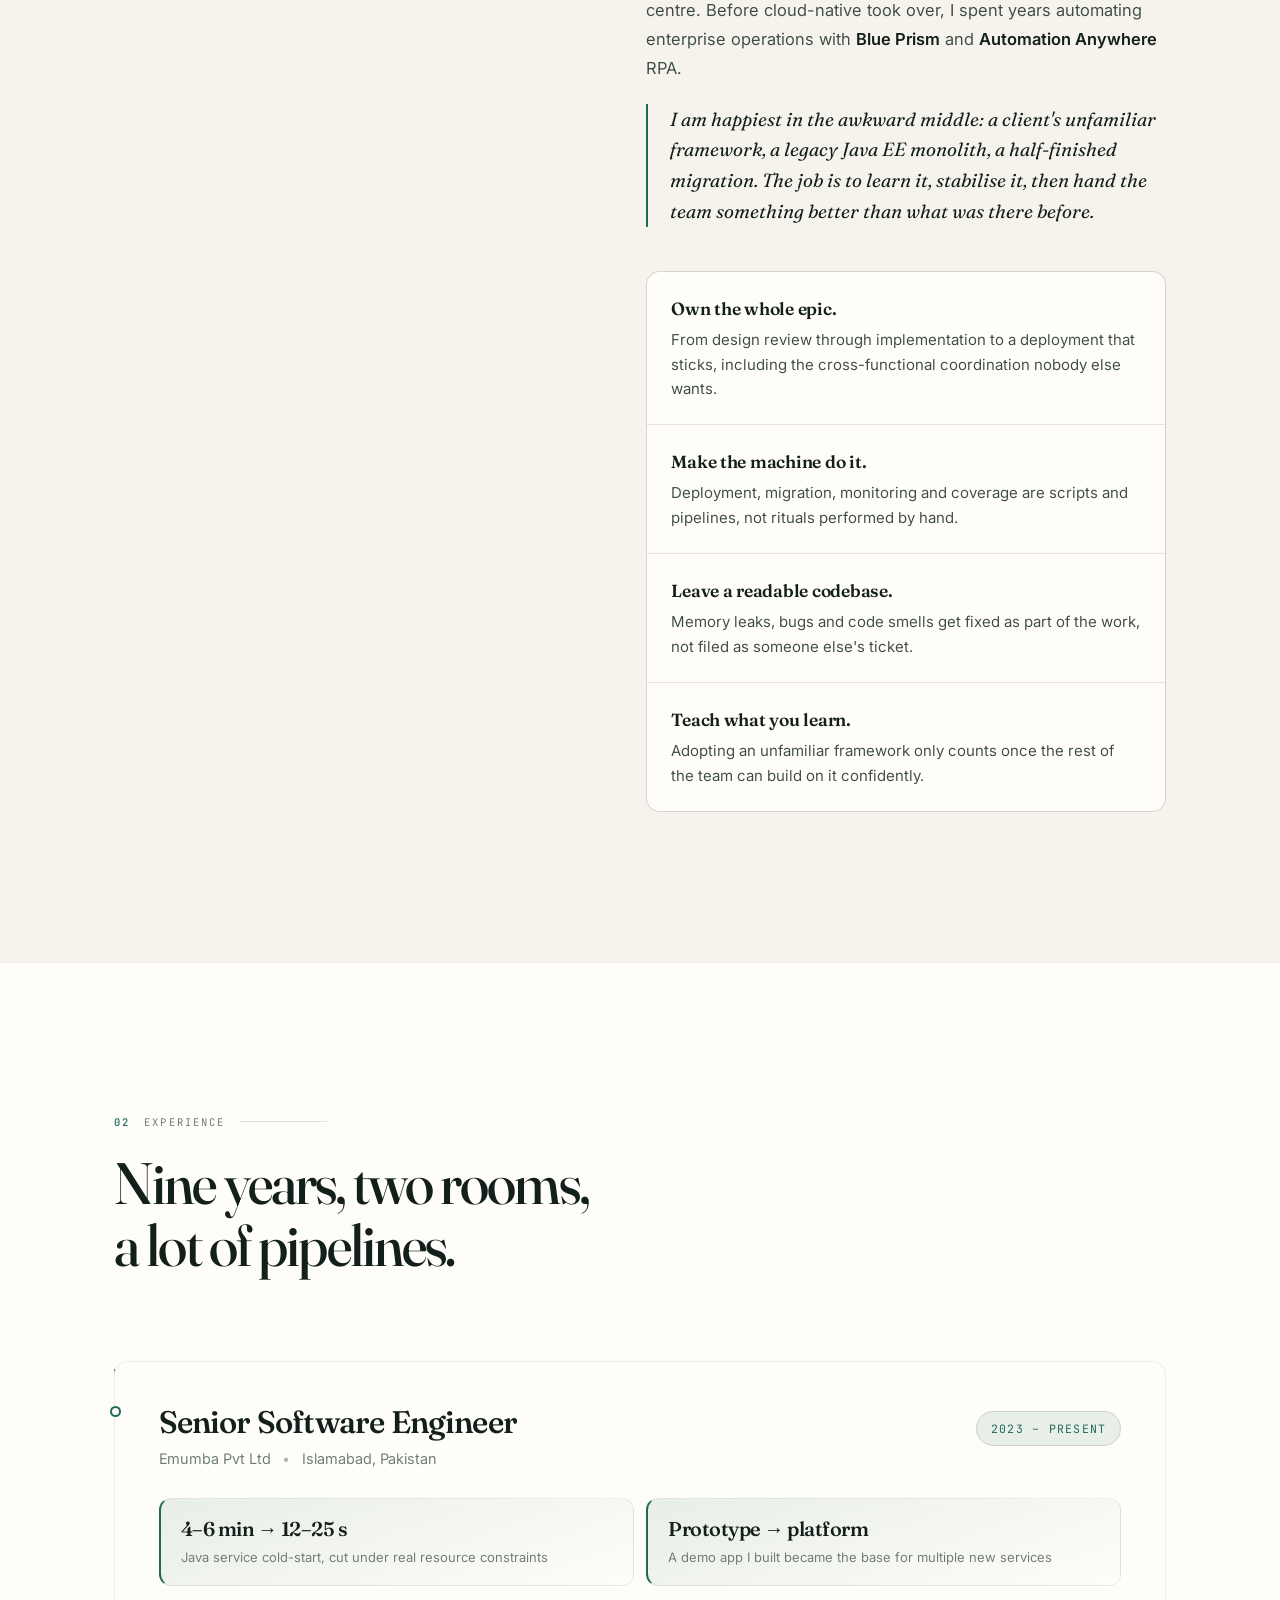
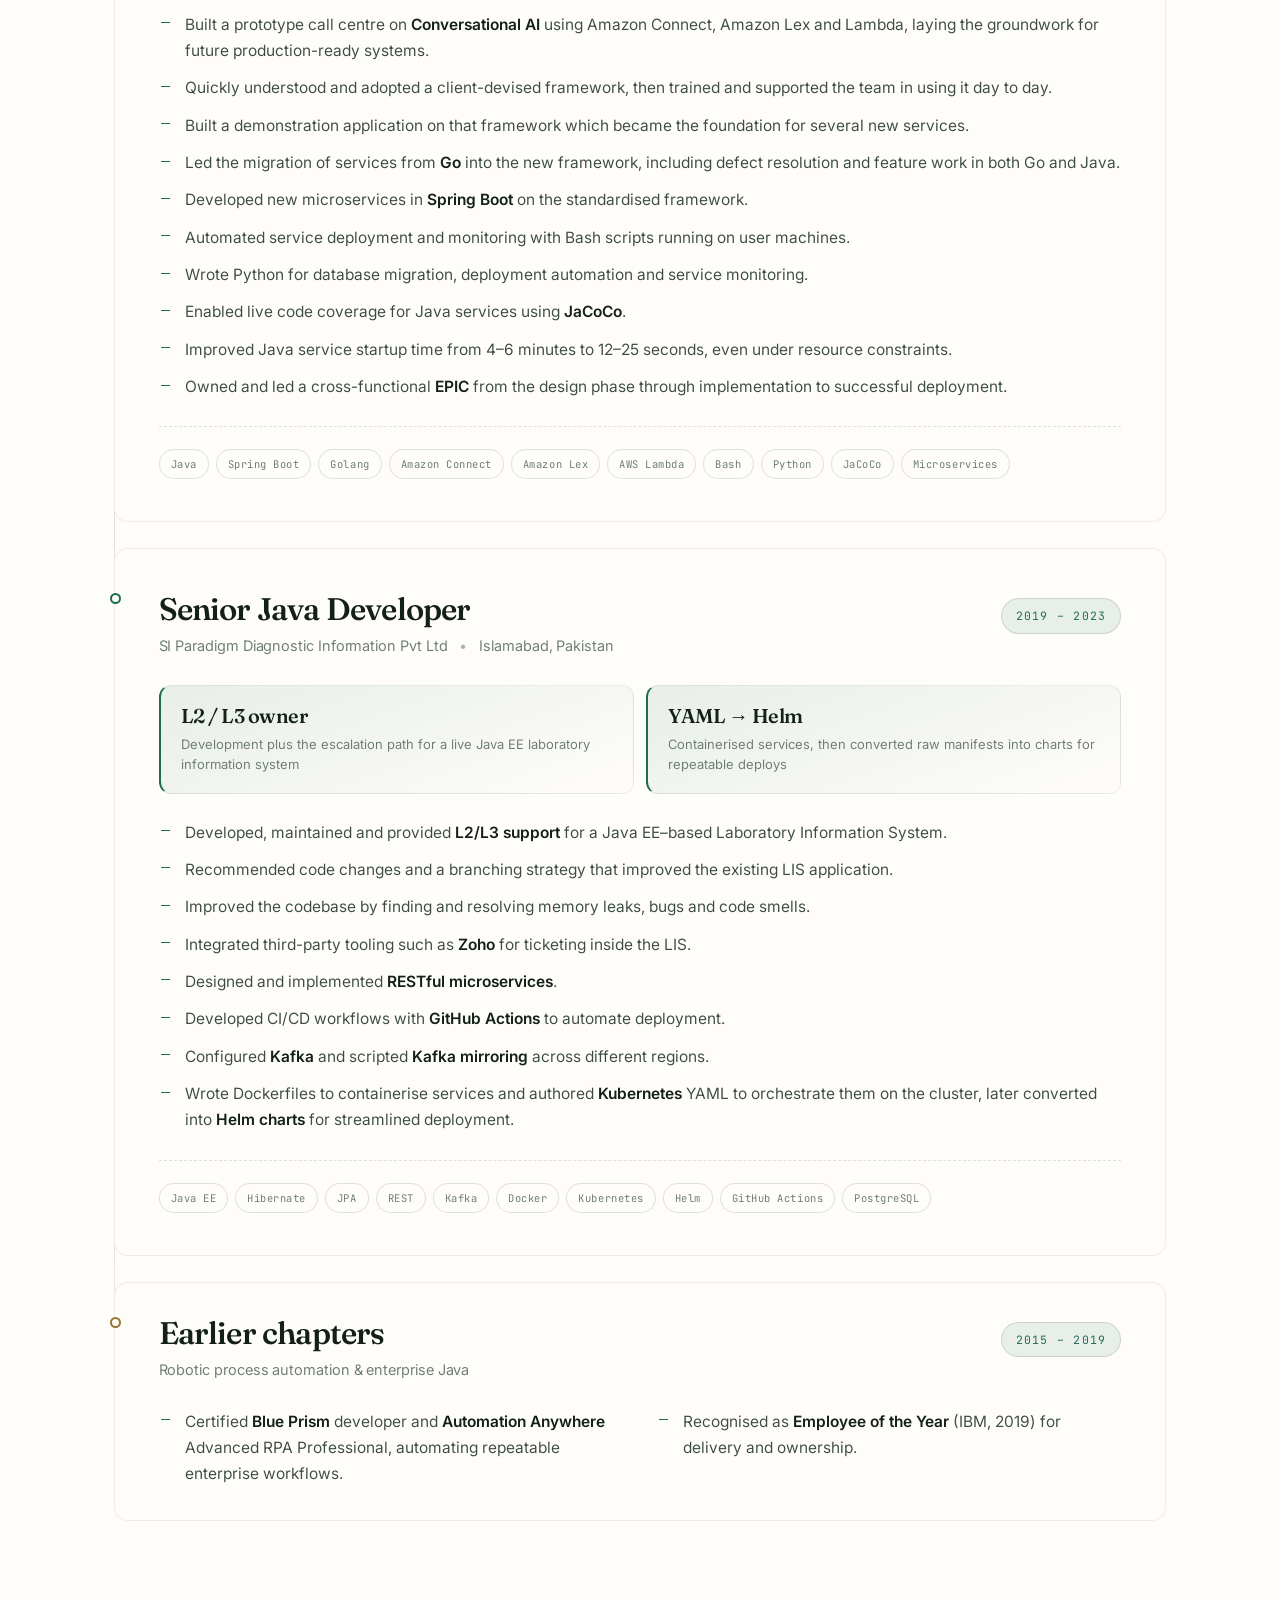
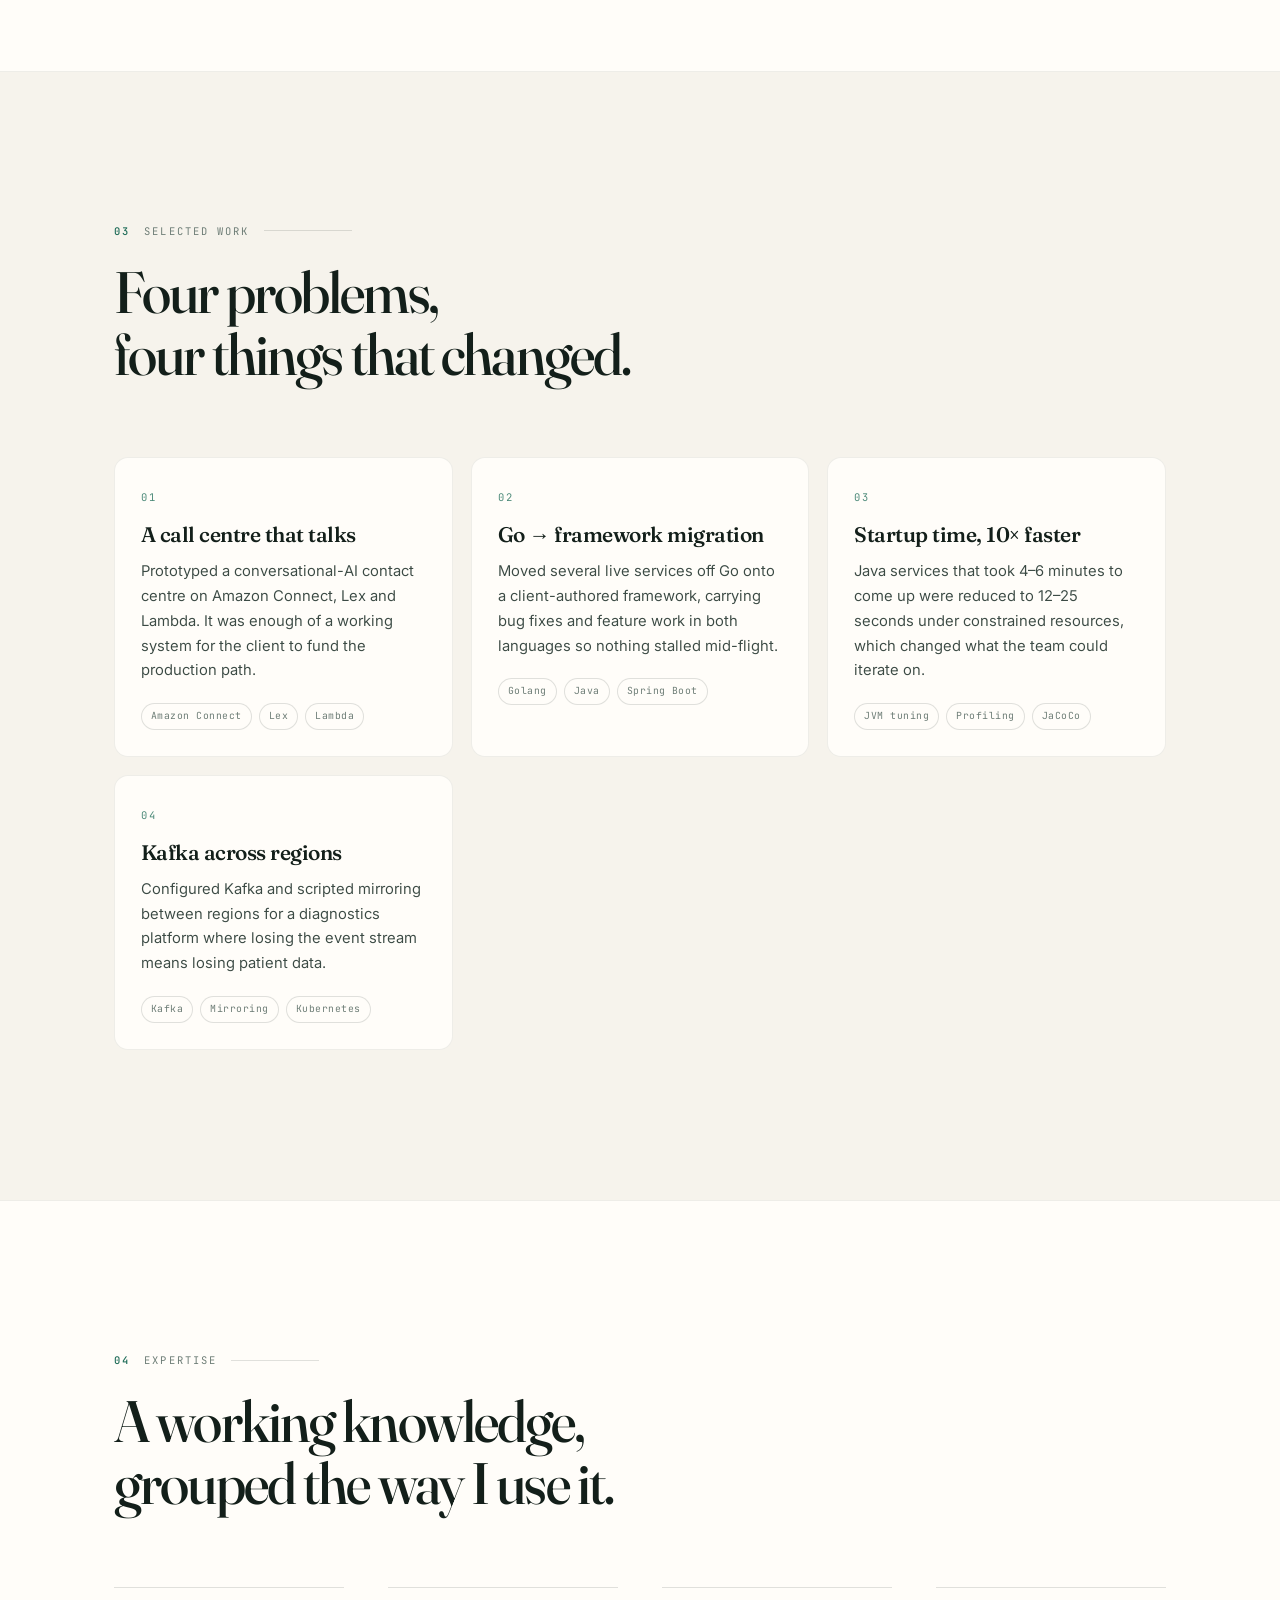
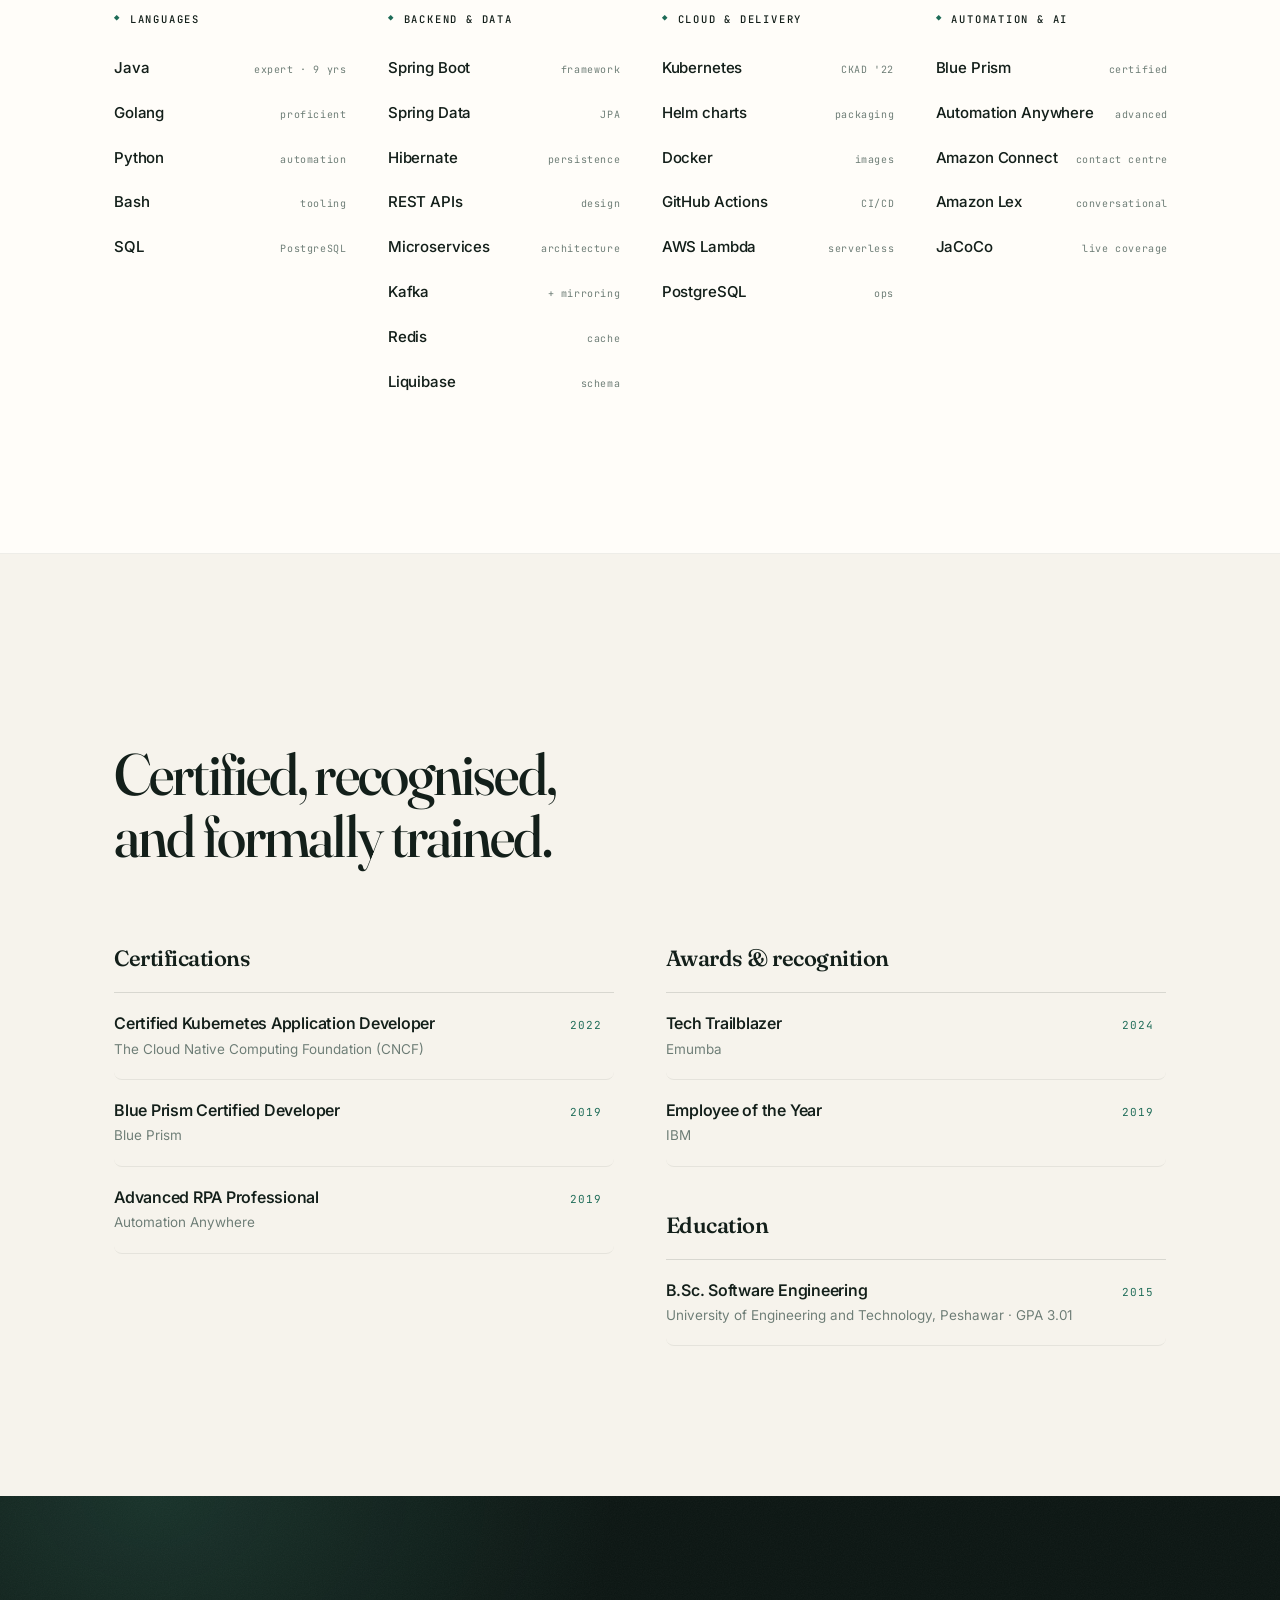
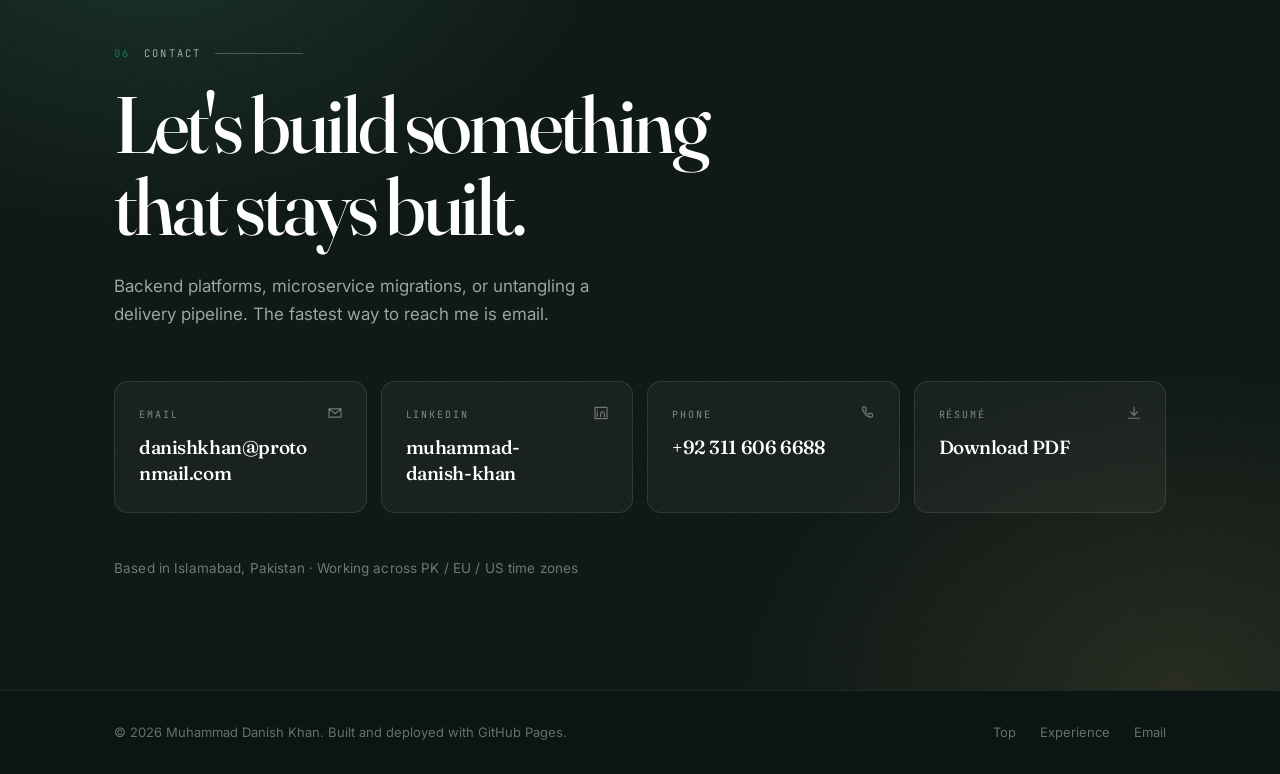
==== commit 2156b64d: "Cut the em dashes out of the copy They were everywhere, which is the rhythm every generated paragrap" ====
--- a/index.html
+++ b/index.html
@@ -3,7 +3,7 @@
 <head>
 <meta charset="utf-8">
 <meta name="viewport" content="width=device-width, initial-scale=1">
-<title>Muhammad Danish Khan — Senior Software Engineer</title>
+<title>Muhammad Danish Khan · Senior Software Engineer</title>
 <meta name="description" content="Portfolio of Muhammad Danish Khan, a senior software engineer in Islamabad with 9+ years building backend systems, microservices and cloud-native automation with Java, Spring, Go, Kafka, Docker and Kubernetes.">
 <meta name="author" content="Muhammad Danish Khan">
 <meta name="theme-color" content="#0B1512">
@@ -11,14 +11,14 @@
 <link rel="canonical" href="https://danishkhan1492.github.io/portfolio/">
 
 <meta property="og:type" content="profile">
-<meta property="og:title" content="Muhammad Danish Khan — Senior Software Engineer">
+<meta property="og:title" content="Muhammad Danish Khan · Senior Software Engineer">
 <meta property="og:description" content="9+ years building backend systems, microservices and cloud-native automation. Java, Spring, Go, Kafka, Kubernetes, AWS.">
 <meta property="og:image" content="https://danishkhan1492.github.io/portfolio/assets/og.jpg">
 <meta property="og:image:width" content="1200">
 <meta property="og:image:height" content="685">
 <meta property="og:url" content="https://danishkhan1492.github.io/portfolio/">
 <meta name="twitter:card" content="summary_large_image">
-<meta name="twitter:title" content="Muhammad Danish Khan — Senior Software Engineer">
+<meta name="twitter:title" content="Muhammad Danish Khan · Senior Software Engineer">
 <meta name="twitter:description" content="9+ years building backend systems, microservices and cloud-native automation.">
 <meta name="twitter:image" content="https://danishkhan1492.github.io/portfolio/assets/og.jpg">
 
@@ -51,7 +51,7 @@
 
 <header class="nav" id="nav">
   <div class="nav-inner">
-    <a class="brand" href="#top" aria-label="Muhammad Danish Khan — home">
+    <a class="brand" href="#top" aria-label="Muhammad Danish Khan, back to top">
       <span class="monogram" aria-hidden="true">DK</span>
       <span class="brand-text">
         <b>Muhammad Danish Khan</b>
@@ -110,8 +110,8 @@
       </h1>
 
       <p class="lede reveal">
-        Senior Software Engineer with <b>nine years</b> in production — designing resilient
-        backend services, then automating the path that ships them. Java and Spring when the
+        Senior Software Engineer with <b>nine years</b> in production, designing resilient
+        backend services and then automating the path that ships them. Java and Spring when the
         domain is deep, Go when it must be lean, Kubernetes and CI/CD when it must be repeatable.
       </p>
 
@@ -164,8 +164,8 @@
             happen without a war room.
           </p>
           <p>
-            My core stack is <b>Java</b> — Spring Framework, Spring Boot, Spring Data, Hibernate
-            and JPA — with <b>REST APIs</b> and <b>microservices</b> as the default shape, and
+            My core stack is <b>Java</b>: Spring Framework, Spring Boot, Spring Data, Hibernate
+            and JPA. <b>REST APIs</b> and <b>microservices</b> are the default shape, with
             <b>Kafka</b>, <b>Redis</b> and <b>Liquibase</b> carrying events, state and schema
             change. Around it I run <b>Go</b> for services that need a small footprint and a fast
             start, plus <b>Python</b> and <b>Bash</b> for the automation that removes people from
@@ -181,15 +181,15 @@
           </p>
           <p class="quiet">
             I am happiest in the awkward middle: a client's unfamiliar framework, a legacy Java EE
-            monolith, a half-finished migration — learn it, stabilise it, then hand the team
-            something better than what was there before.
+            monolith, a half-finished migration. The job is to learn it, stabilise it, then hand
+            the team something better than what was there before.
           </p>
         </div>
 
         <ul class="principles reveal">
           <li>
             <b>Own the whole epic.</b> From design review through implementation to a deployment
-            that sticks — including the cross-functional coordination nobody else wants.
+            that sticks, including the cross-functional coordination nobody else wants.
           </li>
           <li>
             <b>Make the machine do it.</b> Deployment, migration, monitoring and coverage are
@@ -221,7 +221,7 @@
               <h3>Senior Software Engineer</h3>
               <p class="org">Emumba Pvt Ltd <span class="dot" aria-hidden="true">•</span> Islamabad, Pakistan</p>
             </div>
-            <p class="period"><time datetime="2023">2023</time> — Present</p>
+            <p class="period"><time datetime="2023">2023</time> – Present</p>
           </div>
 
           <div class="callouts">
@@ -236,7 +236,7 @@
           </div>
 
           <ul class="bullets">
-            <li>Developed a prototype call centre using <b>Conversational AI</b> — Amazon Connect, Amazon Lex and Lambda — laying the groundwork for future production-ready systems.</li>
+            <li>Built a prototype call centre on <b>Conversational AI</b> using Amazon Connect, Amazon Lex and Lambda, laying the groundwork for future production-ready systems.</li>
             <li>Quickly understood and adopted a client-devised framework, then trained and supported the team in using it day to day.</li>
             <li>Built a demonstration application on that framework which became the foundation for several new services.</li>
             <li>Led the migration of services from <b>Go</b> into the new framework, including defect resolution and feature work in both Go and Java.</li>
@@ -259,7 +259,7 @@
               <h3>Senior Java Developer</h3>
               <p class="org">SI Paradigm Diagnostic Information Pvt Ltd <span class="dot" aria-hidden="true">•</span> Islamabad, Pakistan</p>
             </div>
-            <p class="period"><time datetime="2019">2019</time> — <time datetime="2023">2023</time></p>
+            <p class="period"><time datetime="2019">2019</time> – <time datetime="2023">2023</time></p>
           </div>
 
           <div class="callouts">
@@ -281,7 +281,7 @@
             <li>Designed and implemented <b>RESTful microservices</b>.</li>
             <li>Developed CI/CD workflows with <b>GitHub Actions</b> to automate deployment.</li>
             <li>Configured <b>Kafka</b> and scripted <b>Kafka mirroring</b> across different regions.</li>
-            <li>Wrote Dockerfiles to containerise services and authored <b>Kubernetes</b> YAML to orchestrate them on the cluster — later converted into <b>Helm charts</b> for streamlined deployment.</li>
+            <li>Wrote Dockerfiles to containerise services and authored <b>Kubernetes</b> YAML to orchestrate them on the cluster, later converted into <b>Helm charts</b> for streamlined deployment.</li>
           </ul>
 
           <div class="tags">
@@ -295,7 +295,7 @@
               <h3>Earlier chapters</h3>
               <p class="org">Robotic process automation &amp; enterprise Java</p>
             </div>
-            <p class="period">2015 — 2019</p>
+            <p class="period">2015 – 2019</p>
           </div>
           <ul class="bullets two">
             <li>Certified <b>Blue Prism</b> developer and <b>Automation Anywhere</b> Advanced RPA Professional, automating repeatable enterprise workflows.</li>
@@ -316,7 +316,7 @@
         <article class="card reveal">
           <span class="card-n">01</span>
           <h3>A call centre that talks</h3>
-          <p>Prototyped a conversational-AI contact centre on Amazon Connect, Lex and Lambda — enough of a working system for the client to fund the production path.</p>
+          <p>Prototyped a conversational-AI contact centre on Amazon Connect, Lex and Lambda. It was enough of a working system for the client to fund the production path.</p>
           <div class="tags"><span>Amazon Connect</span><span>Lex</span><span>Lambda</span></div>
         </article>
 
@@ -330,7 +330,7 @@
         <article class="card reveal">
           <span class="card-n">03</span>
           <h3>Startup time, 10× faster</h3>
-          <p>Java services that took 4–6 minutes to come up were reduced to 12–25 seconds under constrained resources — which changed what the team could iterate on.</p>
+          <p>Java services that took 4–6 minutes to come up were reduced to 12–25 seconds under constrained resources, which changed what the team could iterate on.</p>
           <div class="tags"><span>JVM tuning</span><span>Profiling</span><span>JaCoCo</span></div>
         </article>
 
@@ -456,8 +456,8 @@
       <p class="section-kicker light reveal"><span>06</span> Contact</p>
       <h2 class="contact-title reveal">Let's build something<br>that stays built.</h2>
       <p class="contact-sub reveal">
-        Backend platforms, microservice migrations, or untangling a delivery pipeline —
-        the fastest way to reach me is email.
+        Backend platforms, microservice migrations, or untangling a delivery pipeline.
+        The fastest way to reach me is email.
       </p>
 
       <div class="contact-cards reveal">
@@ -490,7 +490,7 @@
 
 <footer class="foot">
   <div class="wrap foot-inner">
-    <p>© <span id="yr">2026</span> Muhammad Danish Khan — built and deployed with GitHub Pages.</p>
+    <p>© <span id="yr">2026</span> Muhammad Danish Khan. Built and deployed with GitHub Pages.</p>
     <nav class="foot-links" aria-label="Footer">
       <a href="#top">Top</a>
       <a href="#experience">Experience</a>
--- a/css/style.css
+++ b/css/style.css
@@ -1,5 +1,5 @@
 /* ============================================================
-   Muhammad Danish Khan — portfolio
+   Muhammad Danish Khan portfolio
    Editorial / typographic. Zero build. GitHub Pages safe.
    ============================================================ */
 
@@ -69,7 +69,7 @@
 ::selection{background:var(--accent);color:var(--paper)}
 :focus-visible{outline:2px solid var(--accent);outline-offset:3px;border-radius:4px}
 
-.wrap{width:100%;max-width:var(--wrap);margin-inline:auto;padding-inline:var(--pad)}
+.wrap{width:100%;min-width:0;max-width:var(--wrap);margin-inline:auto;padding-inline:var(--pad)}
 
 .skip{position:absolute;left:-9999px;top:0;z-index:200;background:var(--ink);color:var(--paper);padding:12px 20px;border-radius:0 0 10px 0}
 .skip:focus{left:0}
@@ -92,7 +92,7 @@
   border-bottom-color:var(--line-2);
   height:64px;
 }
-.nav-inner{width:100%;max-width:var(--wrap);margin-inline:auto;padding-inline:var(--pad);display:flex;align-items:center;gap:24px}
+.nav-inner{width:100%;min-width:0;max-width:var(--wrap);margin-inline:auto;padding-inline:var(--pad);display:flex;align-items:center;gap:24px}
 
 .brand{display:flex;align-items:center;gap:12px;margin-right:auto;min-width:0}
 .monogram{
@@ -212,12 +212,11 @@
 
 .display{
   font-family:var(--display);font-weight:520;
-  font-size:clamp(3.1rem,11.2vw,9.2rem);
+  font-size:clamp(3.1rem,10.2vw,8.2rem);
   line-height:.9;letter-spacing:-.038em;
   margin:30px 0 0;font-variation-settings:"SOFT" 0,"WONK" 0,"opsz" 120;
 }
-.display .line{display:block;overflow:hidden}
-.display .line>span,.display .line{white-space:nowrap}
+.display .line{display:block;overflow:hidden;text-wrap:balance}
 .accent-word{
   font-style:italic;font-weight:400;
   color:transparent;
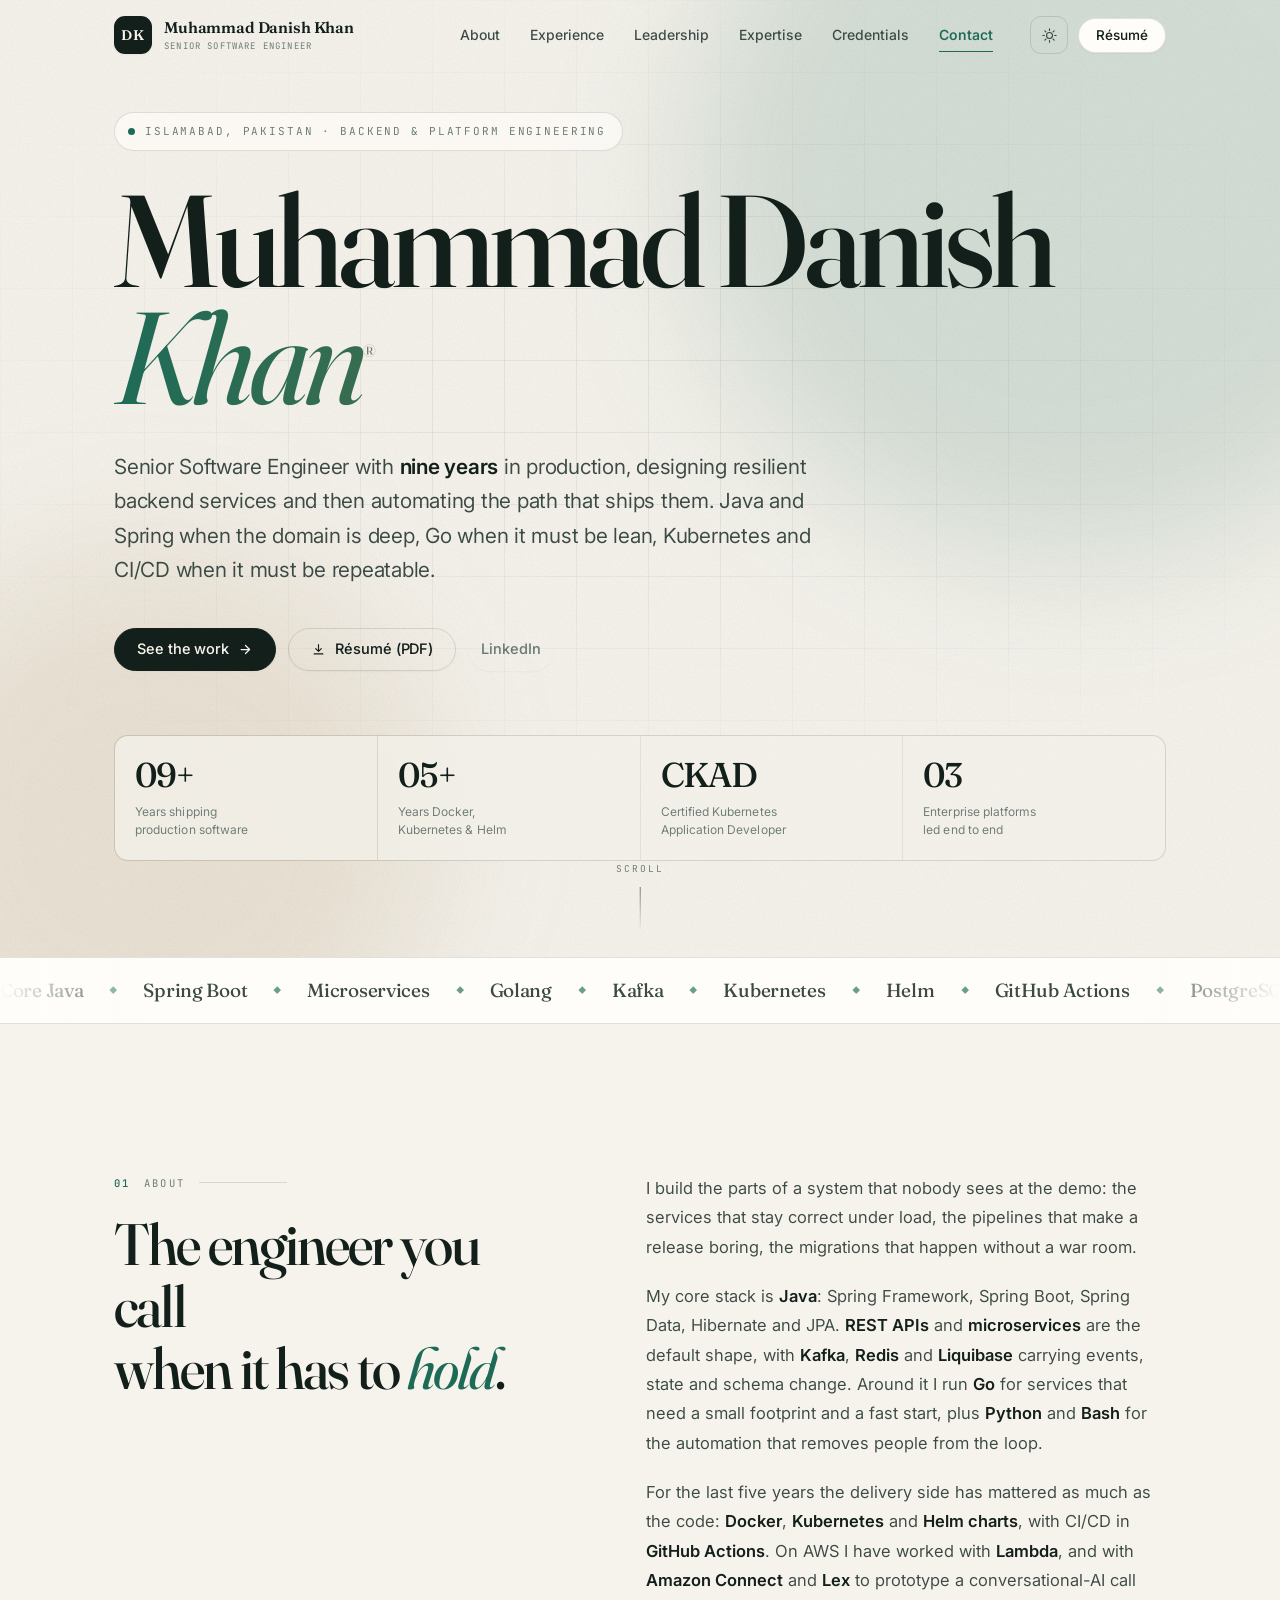
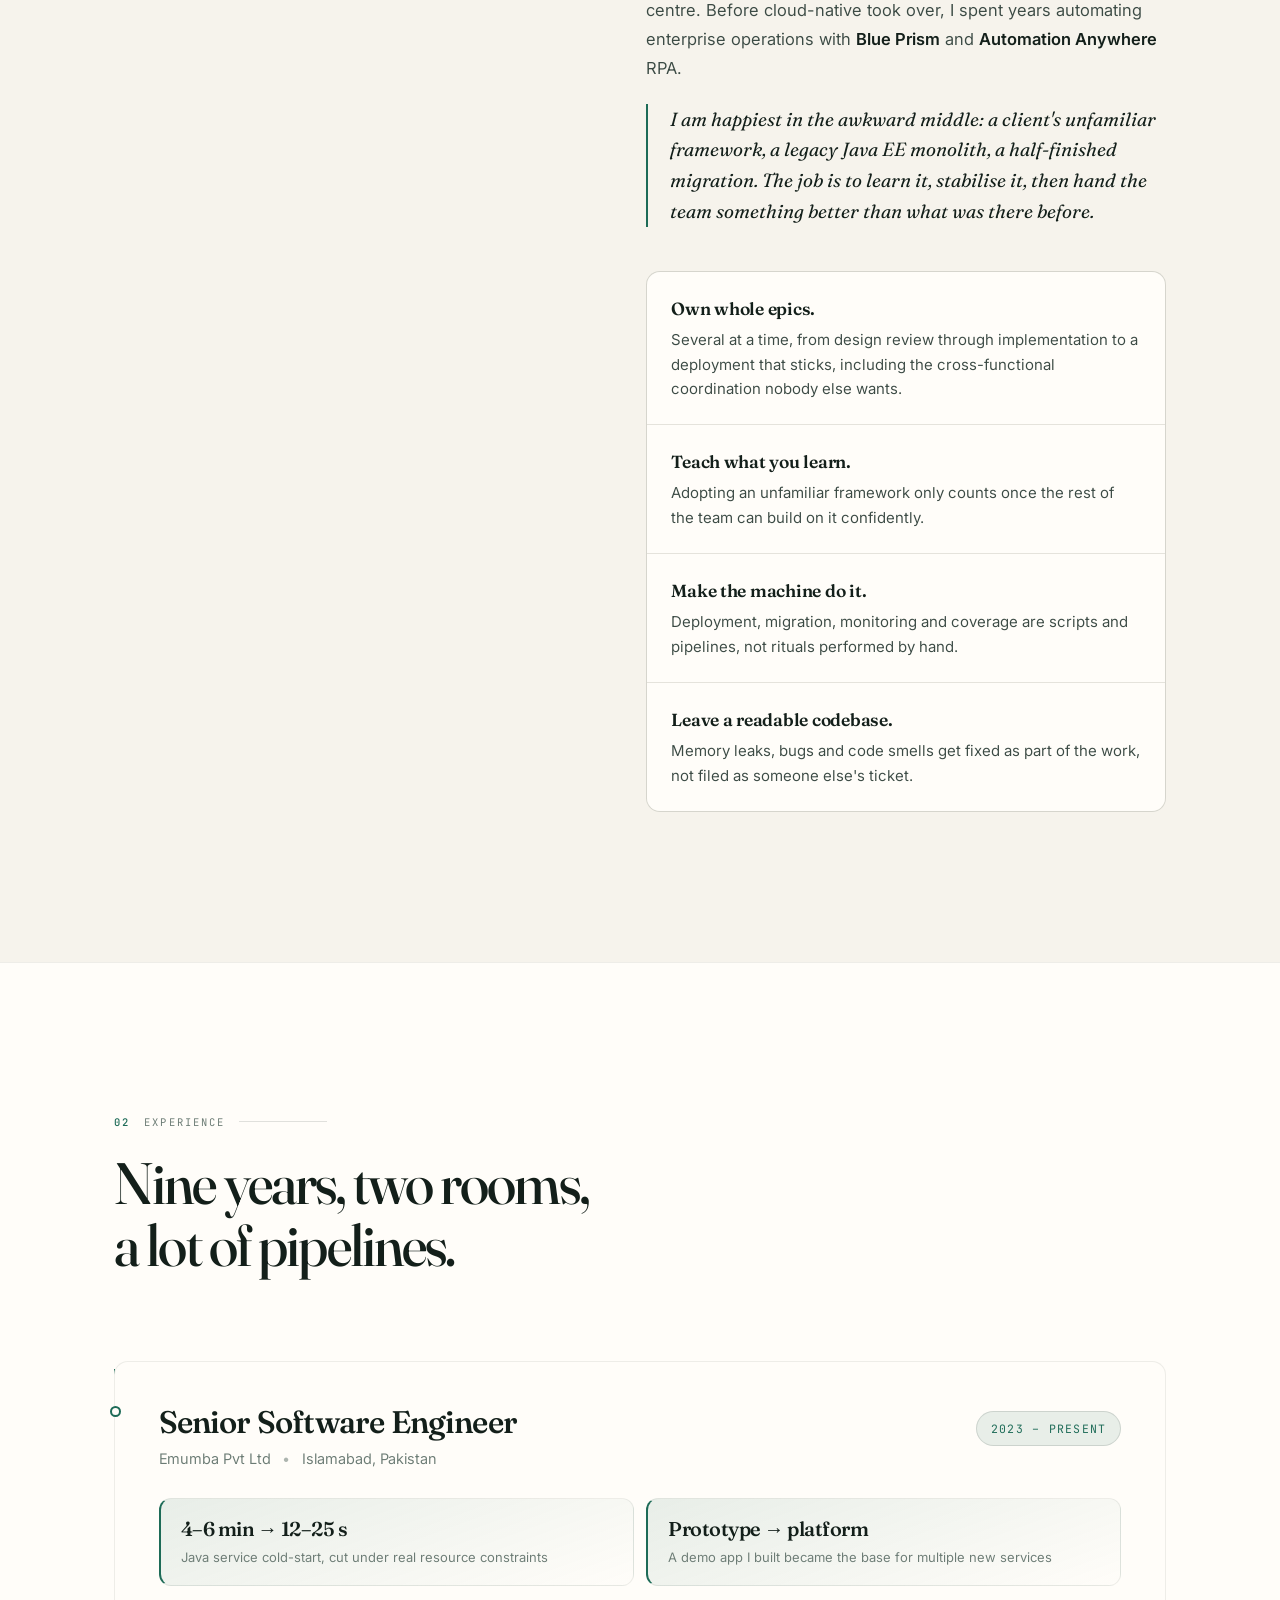
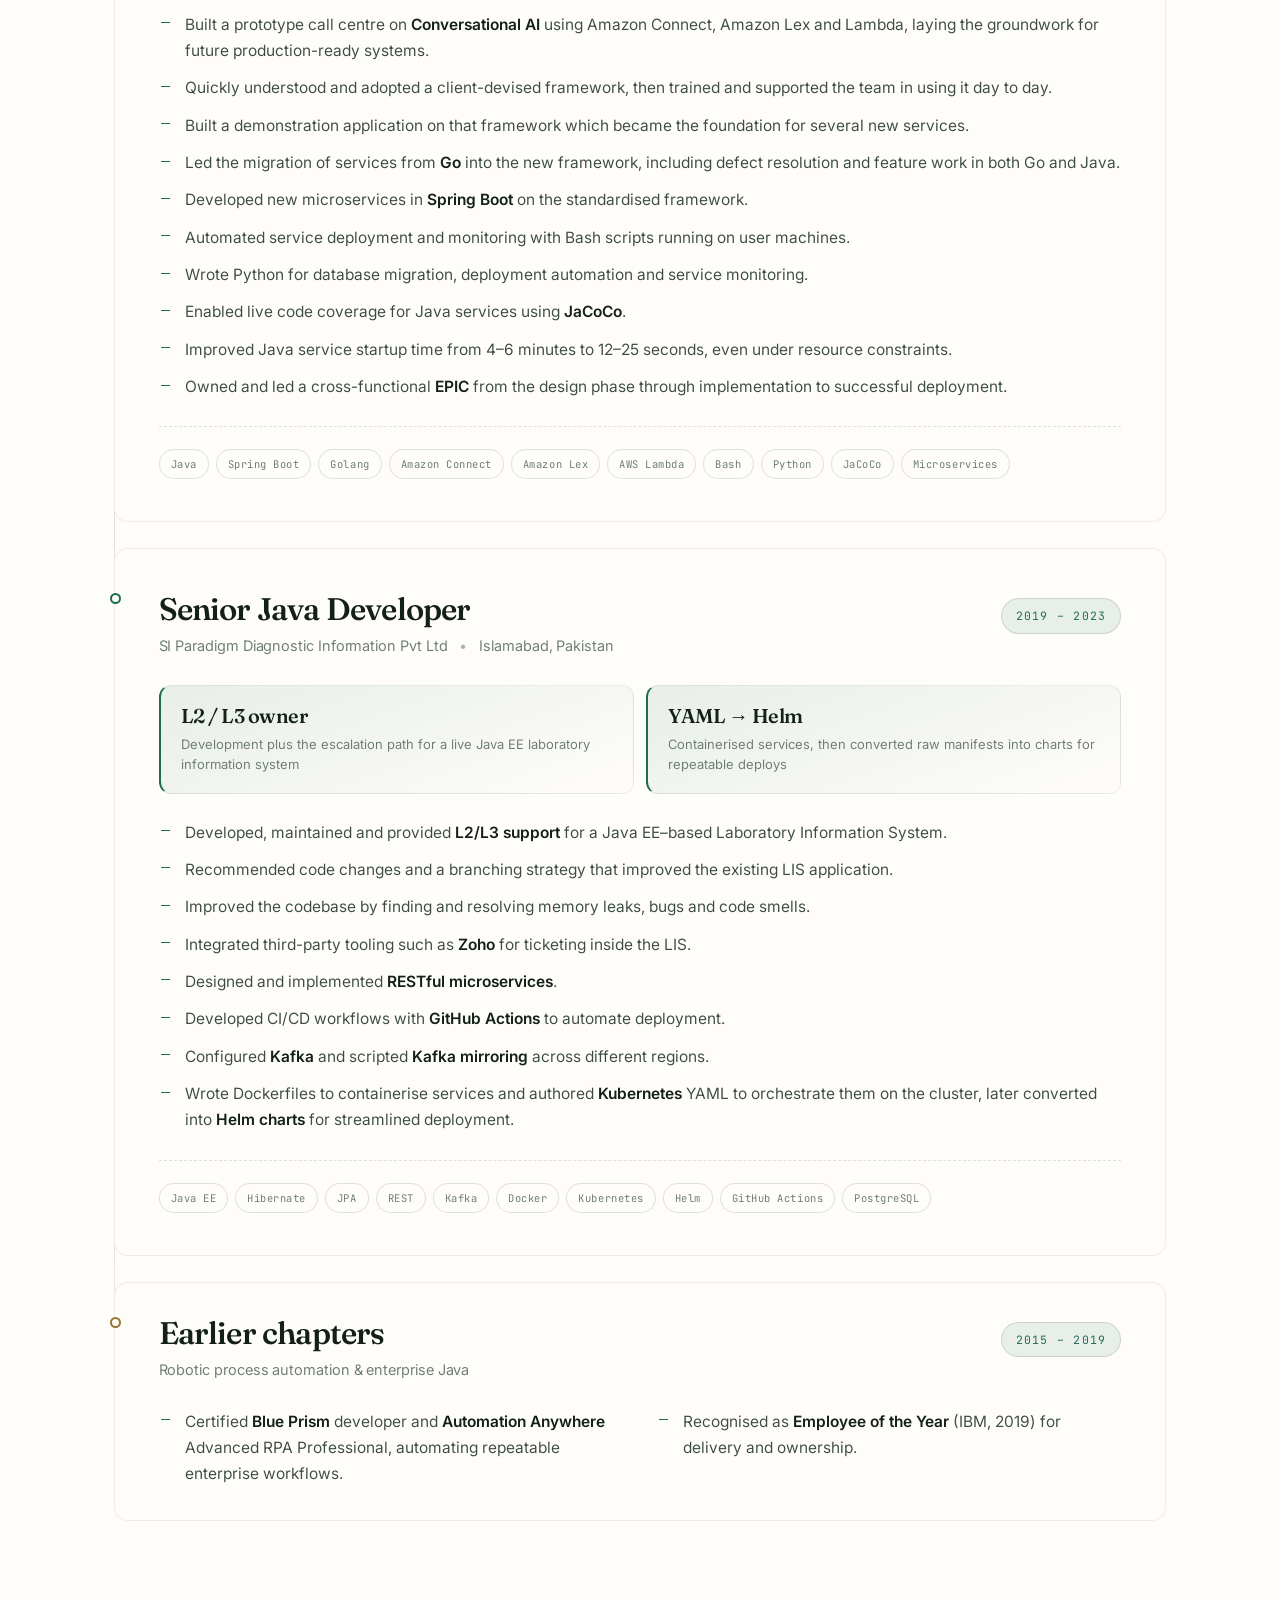
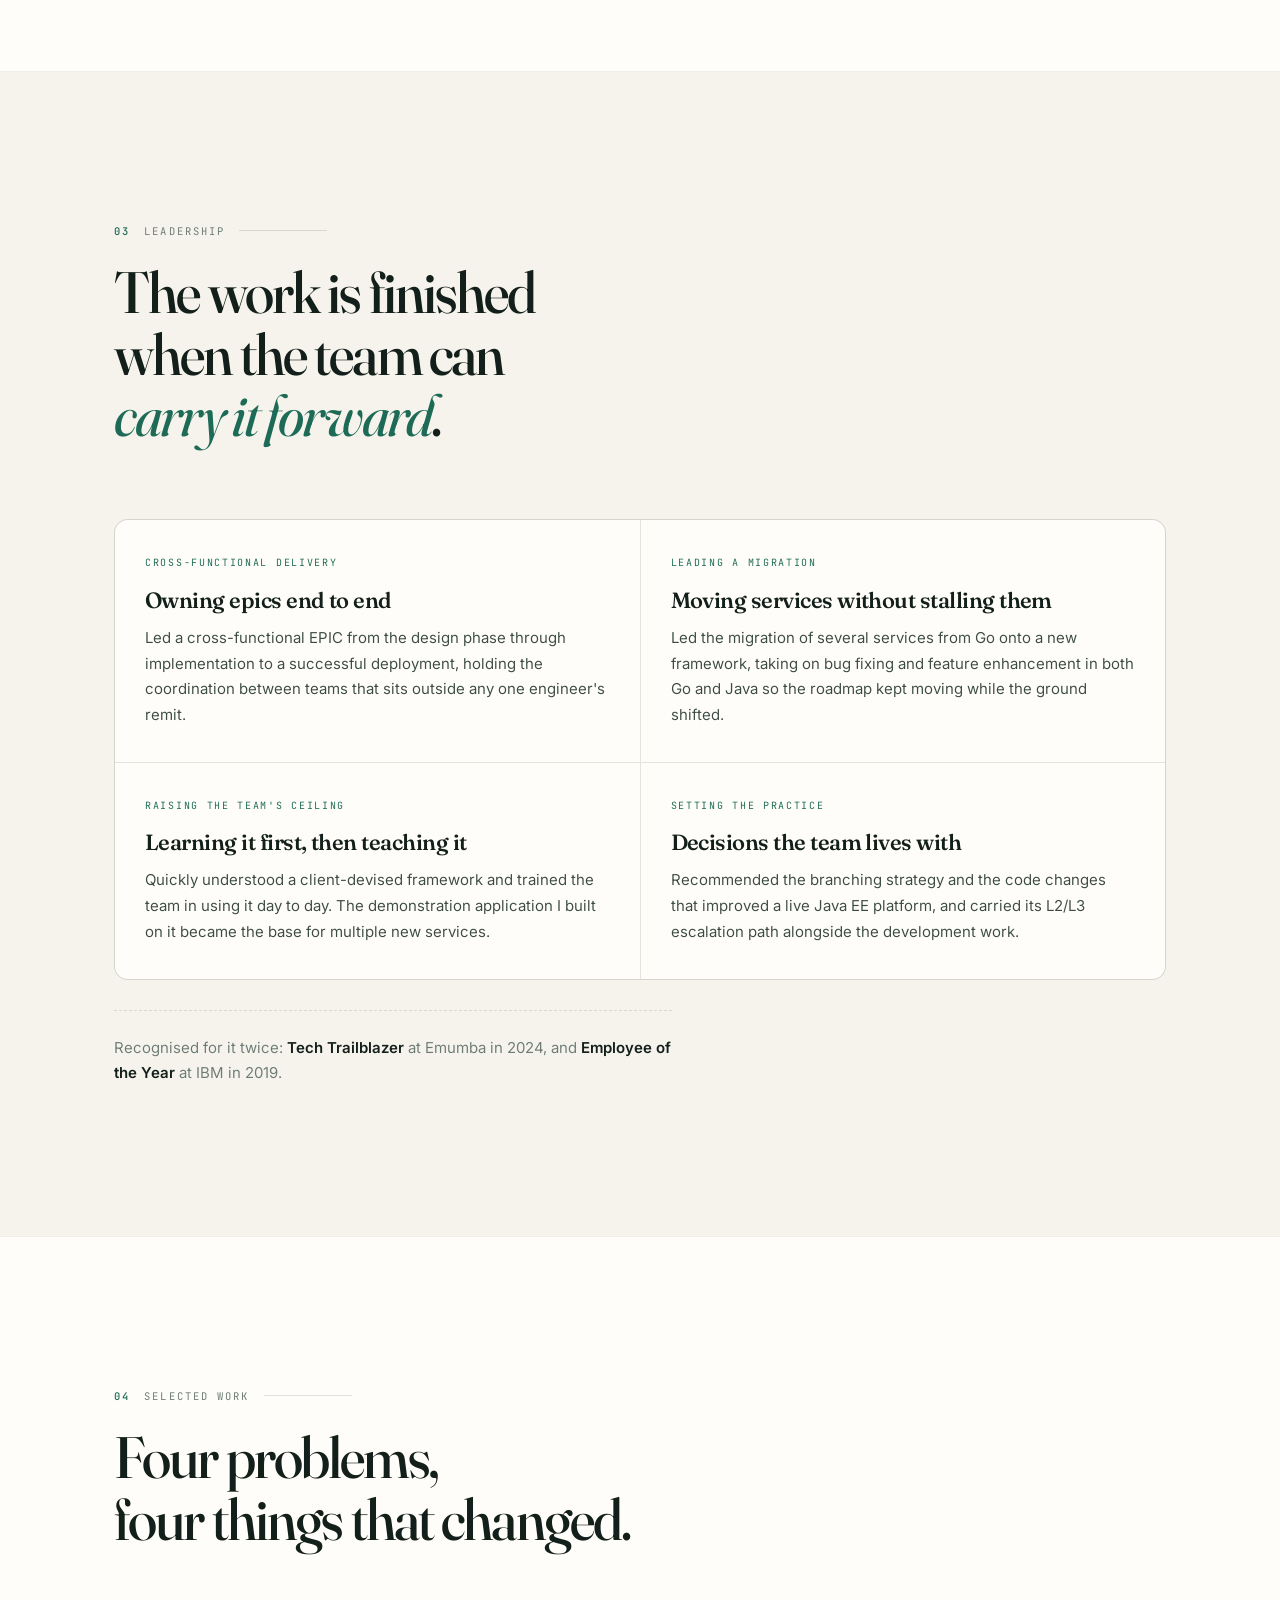
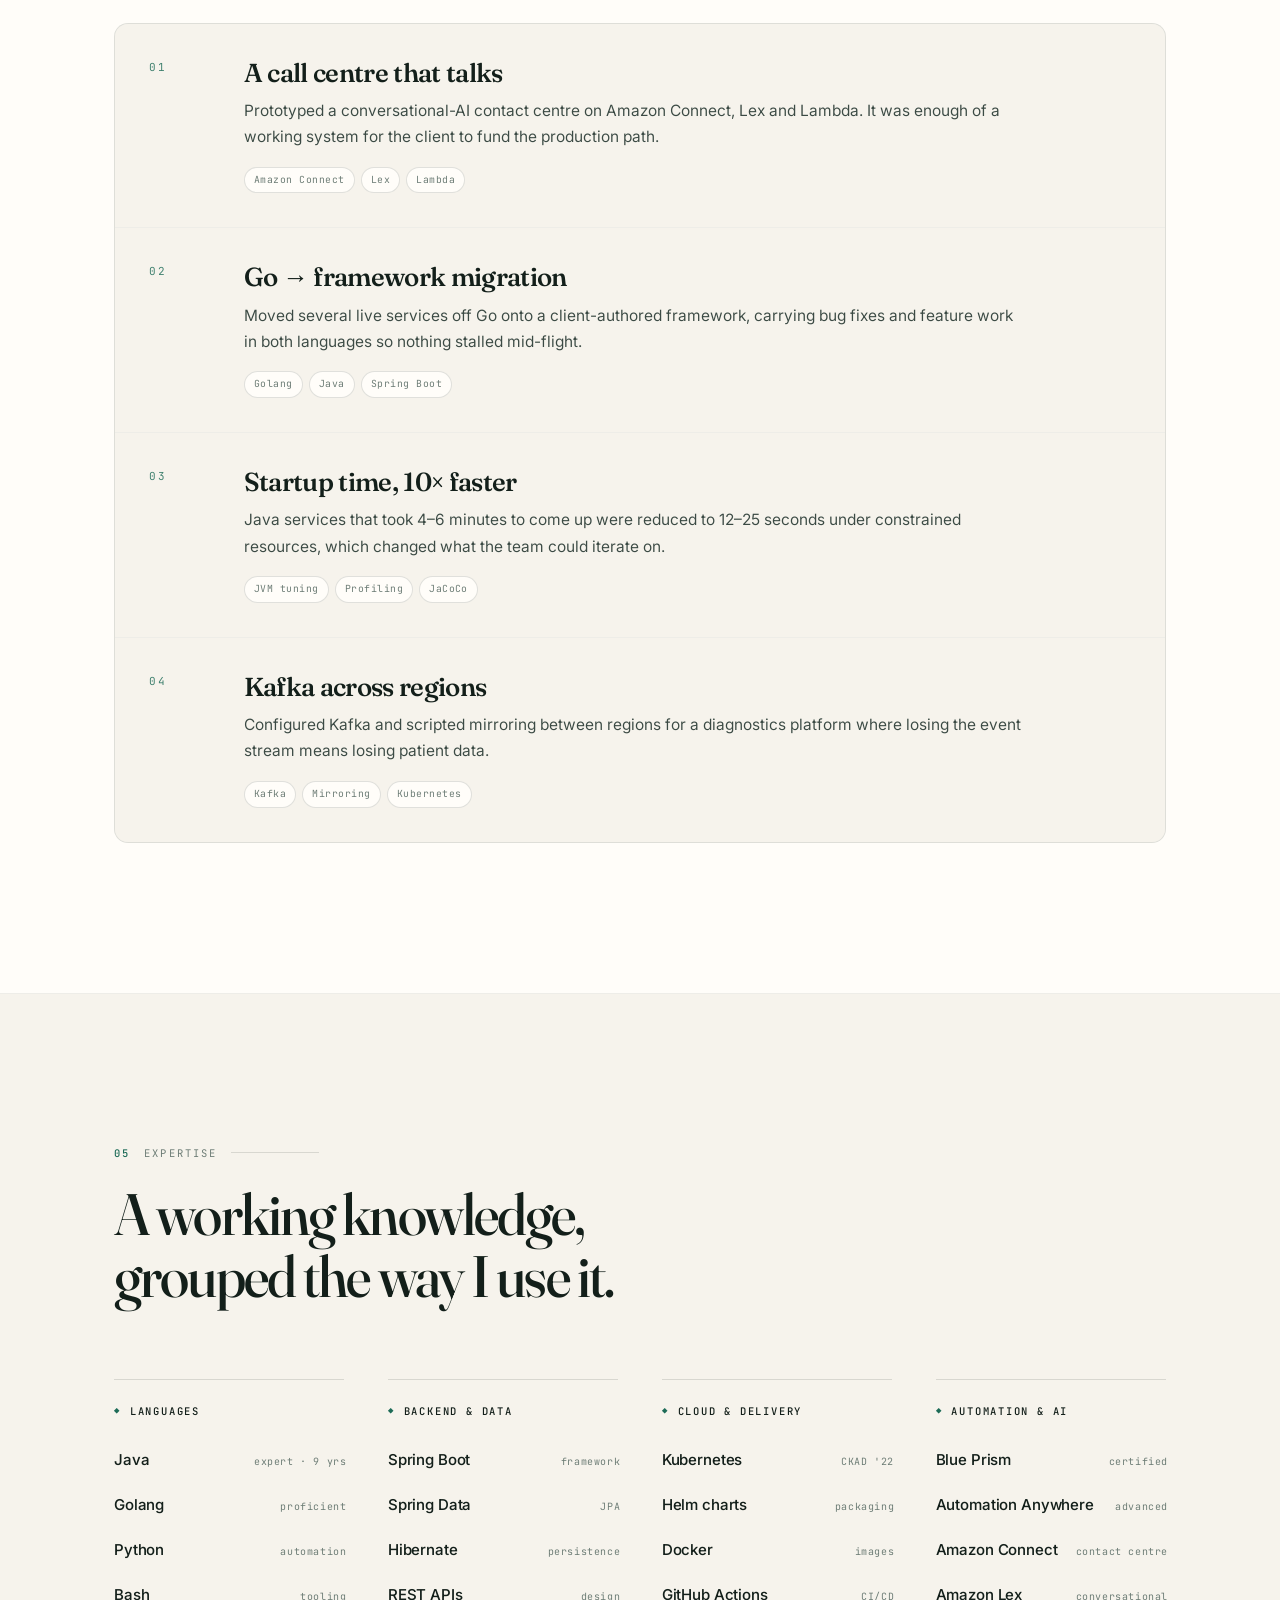
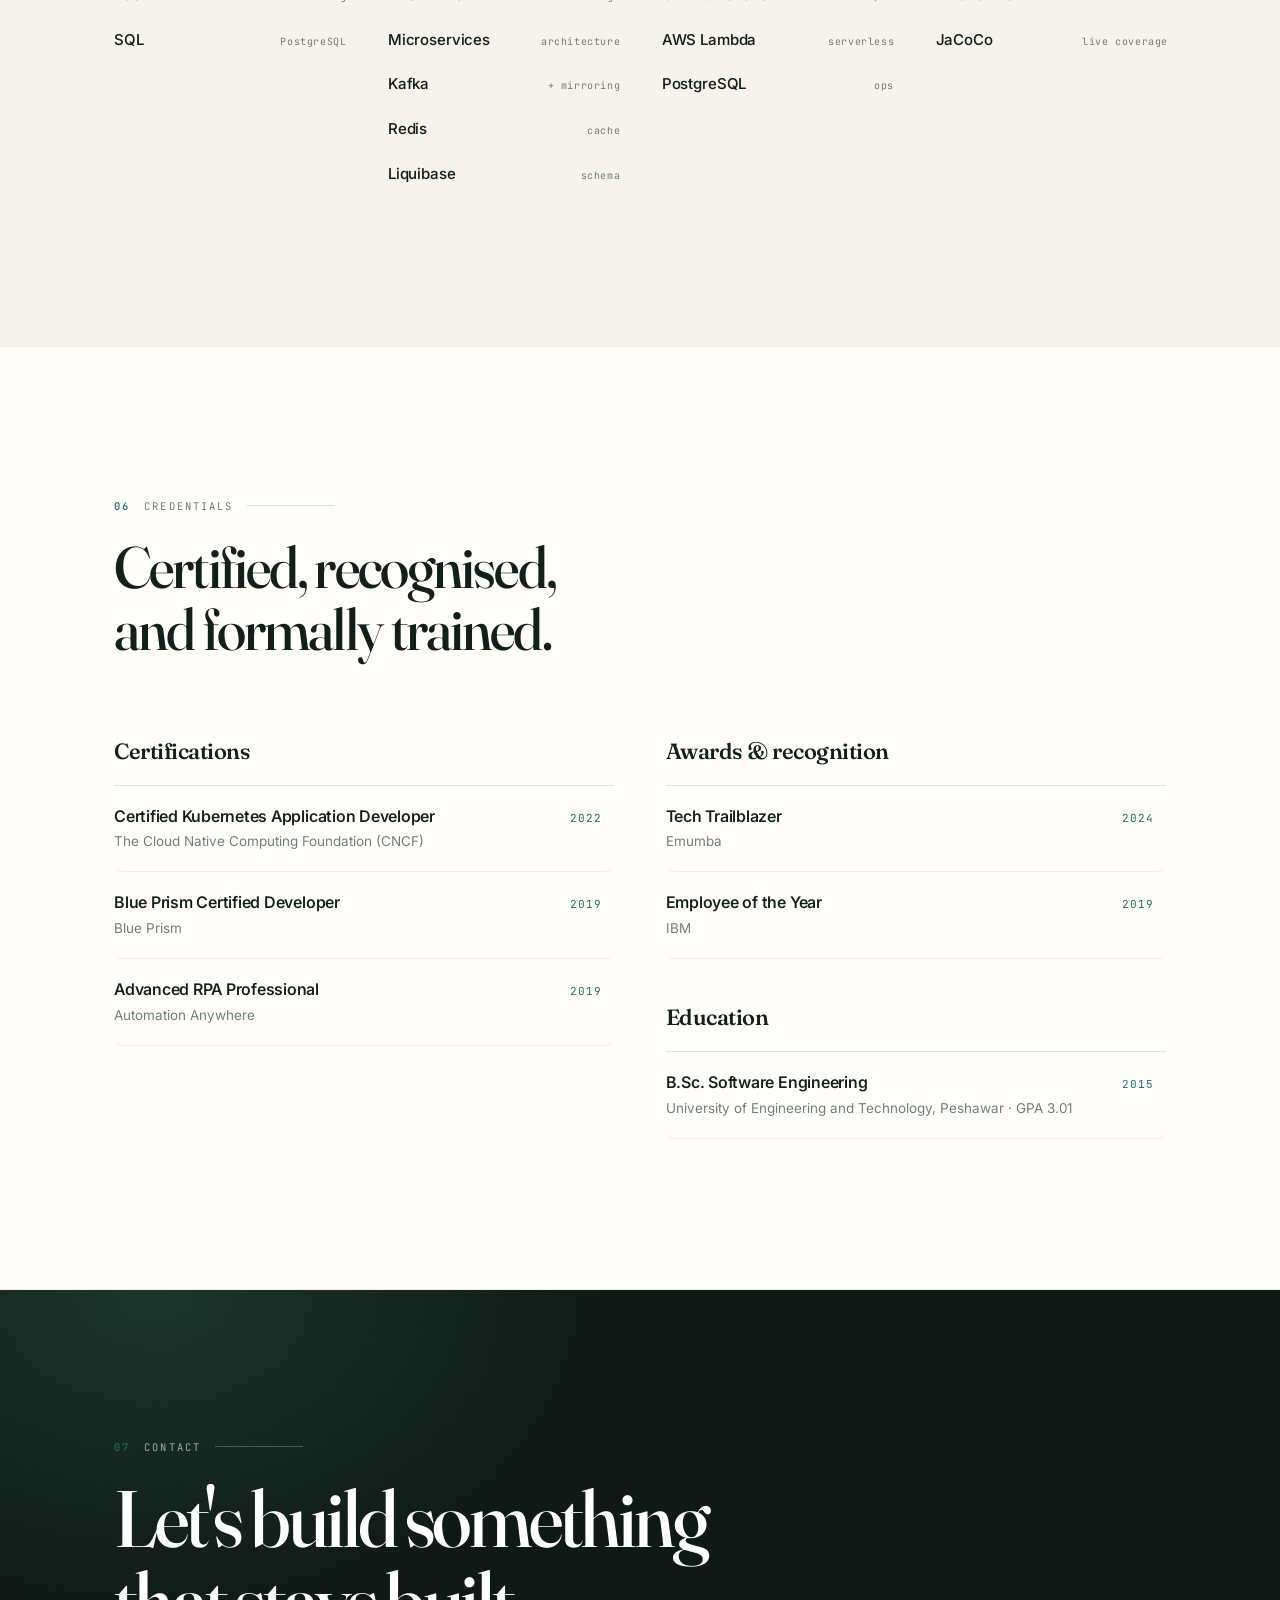
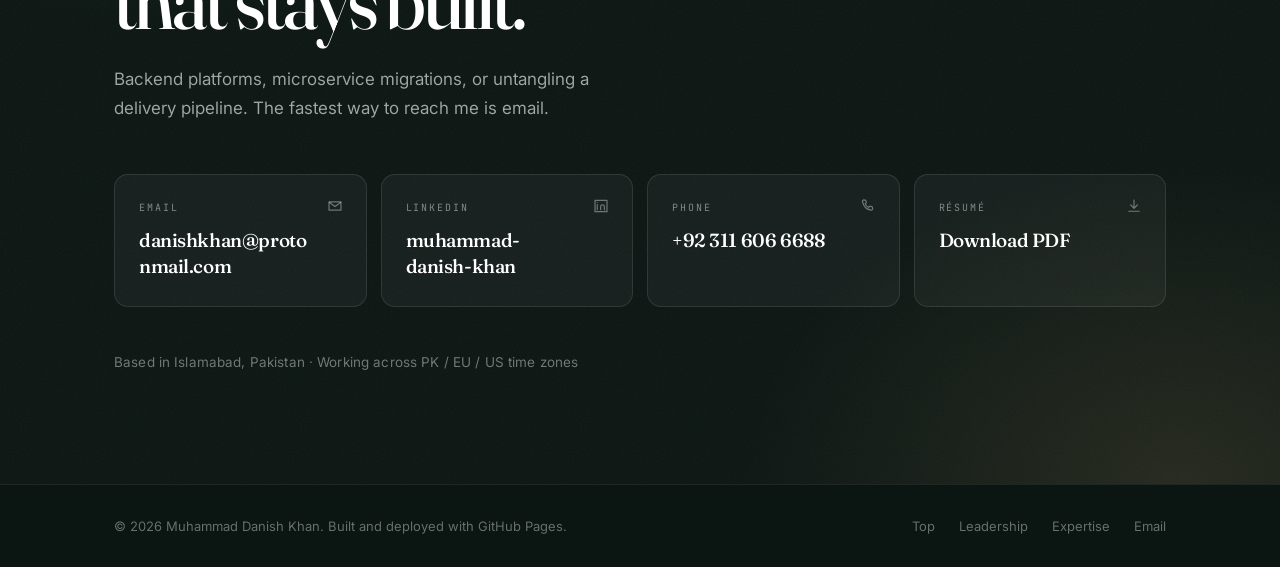
==== commit b25f8051: "Lead with the people-side work and make the epic ownership plural Added a Leadership section and pla" ====
--- a/index.html
+++ b/index.html
@@ -62,6 +62,7 @@
     <nav class="links" aria-label="Primary">
       <a href="#about">About</a>
       <a href="#experience">Experience</a>
+      <a href="#leadership">Leadership</a>
       <a href="#expertise">Expertise</a>
       <a href="#credentials">Credentials</a>
       <a href="#contact">Contact</a>
@@ -81,6 +82,7 @@
   <div class="mobile" id="mobile" hidden>
     <a href="#about">About</a>
     <a href="#experience">Experience</a>
+    <a href="#leadership">Leadership</a>
     <a href="#expertise">Expertise</a>
     <a href="#credentials">Credentials</a>
     <a href="#contact">Contact</a>
@@ -188,8 +190,12 @@
 
         <ul class="principles reveal">
           <li>
-            <b>Own the whole epic.</b> From design review through implementation to a deployment
-            that sticks, including the cross-functional coordination nobody else wants.
+            <b>Own whole epics.</b> Several at a time, from design review through implementation to
+            a deployment that sticks, including the cross-functional coordination nobody else wants.
+          </li>
+          <li>
+            <b>Teach what you learn.</b> Adopting an unfamiliar framework only counts once the rest
+            of the team can build on it confidently.
           </li>
           <li>
             <b>Make the machine do it.</b> Deployment, migration, monitoring and coverage are
@@ -198,10 +204,6 @@
           <li>
             <b>Leave a readable codebase.</b> Memory leaks, bugs and code smells get fixed as part
             of the work, not filed as someone else's ticket.
-          </li>
-          <li>
-            <b>Teach what you learn.</b> Adopting an unfamiliar framework only counts once the rest
-            of the team can build on it confidently.
           </li>
         </ul>
       </div>
@@ -306,10 +308,49 @@
     </div>
   </section>
 
+  <!-- ── Leadership ──────────────────────────────────────── -->
+  <section class="section" id="leadership">
+    <div class="wrap">
+      <p class="section-kicker reveal"><span>03</span> Leadership</p>
+      <h2 class="section-title reveal">The work is finished<br>when the team can<br><em>carry it forward</em>.</h2>
+
+      <div class="lead-grid">
+        <article class="lead reveal">
+          <span class="lead-tag">Cross-functional delivery</span>
+          <h3>Owning epics end to end</h3>
+          <p>Led a cross-functional EPIC from the design phase through implementation to a successful deployment, holding the coordination between teams that sits outside any one engineer's remit.</p>
+        </article>
+
+        <article class="lead reveal">
+          <span class="lead-tag">Leading a migration</span>
+          <h3>Moving services without stalling them</h3>
+          <p>Led the migration of several services from Go onto a new framework, taking on bug fixing and feature enhancement in both Go and Java so the roadmap kept moving while the ground shifted.</p>
+        </article>
+
+        <article class="lead reveal">
+          <span class="lead-tag">Raising the team's ceiling</span>
+          <h3>Learning it first, then teaching it</h3>
+          <p>Quickly understood a client-devised framework and trained the team in using it day to day. The demonstration application I built on it became the base for multiple new services.</p>
+        </article>
+
+        <article class="lead reveal">
+          <span class="lead-tag">Setting the practice</span>
+          <h3>Decisions the team lives with</h3>
+          <p>Recommended the branching strategy and the code changes that improved a live Java EE platform, and carried its L2/L3 escalation path alongside the development work.</p>
+        </article>
+      </div>
+
+      <p class="lead-note reveal">
+        Recognised for it twice: <b>Tech Trailblazer</b> at Emumba in 2024, and
+        <b>Employee of the Year</b> at IBM in 2019.
+      </p>
+    </div>
+  </section>
+
   <!-- ── Highlights ──────────────────────────────────────── -->
-  <section class="section" id="highlights">
+  <section class="section alt" id="highlights">
     <div class="wrap">
-      <p class="section-kicker reveal"><span>03</span> Selected work</p>
+      <p class="section-kicker reveal"><span>04</span> Selected work</p>
       <h2 class="section-title reveal">Four problems,<br>four things that changed.</h2>
 
       <div class="cards">
@@ -345,9 +386,9 @@
   </section>
 
   <!-- ── Expertise ───────────────────────────────────────── -->
-  <section class="section alt" id="expertise">
+  <section class="section" id="expertise">
     <div class="wrap">
-      <p class="section-kicker reveal"><span>04</span> Expertise</p>
+      <p class="section-kicker reveal"><span>05</span> Expertise</p>
       <h2 class="section-title reveal">A working knowledge,<br>grouped the way I use it.</h2>
 
       <div class="matrix">
@@ -400,9 +441,9 @@
   </section>
 
   <!-- ── Credentials ─────────────────────────────────────── -->
-  <section class="section" id="credentials">
+  <section class="section alt" id="credentials">
     <div class="wrap">
-      <p class="section-kicker reveal"><span>05</span> Credentials</p>
+      <p class="section-kicker reveal"><span>06</span> Credentials</p>
       <h2 class="section-title reveal">Certified, recognised,<br>and formally trained.</h2>
 
       <div class="cred-grid">
@@ -453,7 +494,7 @@
   <section class="contact" id="contact">
     <div class="contact-bg" aria-hidden="true"><div class="grain"></div></div>
     <div class="wrap">
-      <p class="section-kicker light reveal"><span>06</span> Contact</p>
+      <p class="section-kicker light reveal"><span>07</span> Contact</p>
       <h2 class="contact-title reveal">Let's build something<br>that stays built.</h2>
       <p class="contact-sub reveal">
         Backend platforms, microservice migrations, or untangling a delivery pipeline.
@@ -493,7 +534,8 @@
     <p>© <span id="yr">2026</span> Muhammad Danish Khan. Built and deployed with GitHub Pages.</p>
     <nav class="foot-links" aria-label="Footer">
       <a href="#top">Top</a>
-      <a href="#experience">Experience</a>
+      <a href="#leadership">Leadership</a>
+      <a href="#expertise">Expertise</a>
       <a href="mailto:danishkhan@protonmail.com">Email</a>
     </nav>
   </div>
--- a/css/style.css
+++ b/css/style.css
@@ -376,31 +376,64 @@
 }
 .tags span:hover{color:var(--accent);border-color:var(--accent);background:var(--accent-soft)}
 
-/* ---------- Cards ---------- */
-.cards{display:grid;grid-template-columns:repeat(auto-fit,minmax(255px,1fr));gap:18px;margin-top:clamp(44px,6vw,72px)}
+/* ---------- Leadership ---------- */
+.lead-grid{
+  display:grid;grid-template-columns:repeat(2,minmax(0,1fr));gap:1px;
+  background:var(--line-2);border:1px solid var(--line-2);border-radius:var(--r);overflow:hidden;
+  margin-top:clamp(44px,6vw,72px);
+}
+.lead{
+  background:var(--surface);padding:clamp(26px,3vw,34px) clamp(22px,2.6vw,30px);
+  transition:background-color .4s ease;
+}
+.lead:hover{background:var(--accent-soft)}
+.section.alt .lead{background:var(--paper)}
+.lead-tag{
+  display:block;font-family:var(--mono);font-size:10px;letter-spacing:.17em;text-transform:uppercase;
+  color:var(--accent);margin-bottom:15px;
+}
+.lead h3{
+  font-family:var(--display);font-size:clamp(19px,2.2vw,22px);font-weight:560;
+  letter-spacing:-.024em;line-height:1.24;margin-bottom:11px;
+}
+.lead p{font-size:15px;line-height:1.72;color:var(--ink-2)}
+.lead-note{
+  margin-top:30px;padding-top:24px;border-top:1px dashed var(--line);
+  font-size:15px;line-height:1.7;color:var(--muted);max-width:62ch;
+}
+
+/* ---------- Cards (selected work, stacked rows) ---------- */
+.cards{
+  display:grid;gap:1px;
+  background:var(--line-2);border:1px solid var(--line-2);border-radius:var(--r);overflow:hidden;
+  margin-top:clamp(44px,6vw,72px);
+}
 .card{
-  position:relative;overflow:hidden;
-  background:var(--surface);border:1px solid var(--line-2);border-radius:var(--r);
-  padding:30px 26px 26px;
-  transition:transform .45s cubic-bezier(.2,.8,.2,1),box-shadow .45s,border-color .45s;
-}
+  position:relative;display:grid;grid-template-columns:clamp(46px,5vw,74px) minmax(0,1fr);
+  column-gap:clamp(16px,2.4vw,32px);
+  background:var(--surface);
+  padding:clamp(24px,3vw,34px) clamp(20px,2.8vw,34px);
+  transition:background-color .4s ease;
+}
+.section.alt .card{background:var(--paper)}
 .card::after{
-  content:"";position:absolute;inset:auto 0 0 0;height:2px;background:linear-gradient(90deg,var(--accent),var(--brass));
-  transform:scaleX(0);transform-origin:left;transition:transform .5s cubic-bezier(.2,.8,.2,1);
-}
-.card:hover{transform:translateY(-6px);box-shadow:var(--shadow-lg);border-color:var(--line)}
-.card:hover::after{transform:scaleX(1)}
+  content:"";position:absolute;left:0;top:0;bottom:0;width:2px;
+  background:linear-gradient(180deg,var(--accent),var(--brass));
+  transform:scaleY(0);transform-origin:top;transition:transform .5s cubic-bezier(.2,.8,.2,1);
+}
+.card:hover{background:var(--accent-soft)}
+.card:hover::after{transform:scaleY(1)}
 .card-n{
-  font-family:var(--mono);font-size:10.5px;letter-spacing:.18em;color:var(--accent);
-  display:block;margin-bottom:16px;opacity:.8;
-}
-.card h3{font-family:var(--display);font-size:21px;font-weight:560;letter-spacing:-.024em;line-height:1.22;margin-bottom:11px}
-.card p{font-size:14.8px;line-height:1.68;color:var(--ink-2)}
-.card .tags{border-top:0;padding-top:0;margin-top:20px}
+  grid-row:span 2;align-self:start;
+  font-family:var(--mono);font-size:11px;letter-spacing:.16em;color:var(--accent);opacity:.85;
+}
+.card h3{font-family:var(--display);font-size:clamp(20px,2.5vw,26px);font-weight:560;letter-spacing:-.026em;line-height:1.2;margin-bottom:9px}
+.card p{font-size:15.5px;line-height:1.7;color:var(--ink-2);max-width:78ch}
+.card .tags{grid-column:2;border-top:0;padding-top:0;margin-top:16px;gap:6px}
 .card .tags span{font-size:9.8px;padding:4px 9px}
 
 /* ---------- Expertise matrix ---------- */
-.matrix{display:grid;grid-template-columns:repeat(auto-fit,minmax(230px,1fr));gap:clamp(24px,3.4vw,44px);margin-top:clamp(44px,6vw,72px)}
+.matrix{display:grid;grid-template-columns:repeat(4,minmax(0,1fr));gap:clamp(24px,3.4vw,44px);margin-top:clamp(44px,6vw,72px)}
 .matrix-col{padding-top:22px;border-top:1px solid var(--line)}
 .matrix-col h4{
   display:flex;align-items:center;gap:9px;
@@ -419,7 +452,7 @@
 .matrix-col li span{font-family:var(--mono);font-size:10px;letter-spacing:.06em;color:var(--muted);text-align:right;flex:none}
 
 /* ---------- Credentials ---------- */
-.cred-grid{display:grid;grid-template-columns:repeat(auto-fit,minmax(320px,1fr));gap:clamp(28px,4vw,60px);margin-top:clamp(44px,6vw,72px)}
+.cred-grid{display:grid;grid-template-columns:repeat(2,minmax(0,1fr));gap:clamp(28px,4vw,60px);margin-top:clamp(44px,6vw,72px)}
 .cred-block h4{
   font-family:var(--display);font-size:22px;font-weight:560;letter-spacing:-.022em;
   padding-bottom:14px;border-bottom:1px solid var(--line);
@@ -491,6 +524,20 @@
 .ready .display .line:nth-child(2){transition-delay:.13s}
 
 /* ---------- Responsive ---------- */
+@media (max-width:1040px){
+  .matrix{grid-template-columns:repeat(2,minmax(0,1fr))}
+}
+@media (max-width:860px){
+  .lead-grid{grid-template-columns:1fr}
+}
+@media (max-width:900px){
+  .cred-grid{grid-template-columns:1fr}
+}
+@media (max-width:560px){
+  .matrix{grid-template-columns:1fr}
+  .card{grid-template-columns:1fr;row-gap:2px}
+  .card-n,.card .tags{grid-column:1;grid-row:auto}
+}
 @media (max-width:1000px){
   .links{display:none}
   .menu-btn{display:grid}
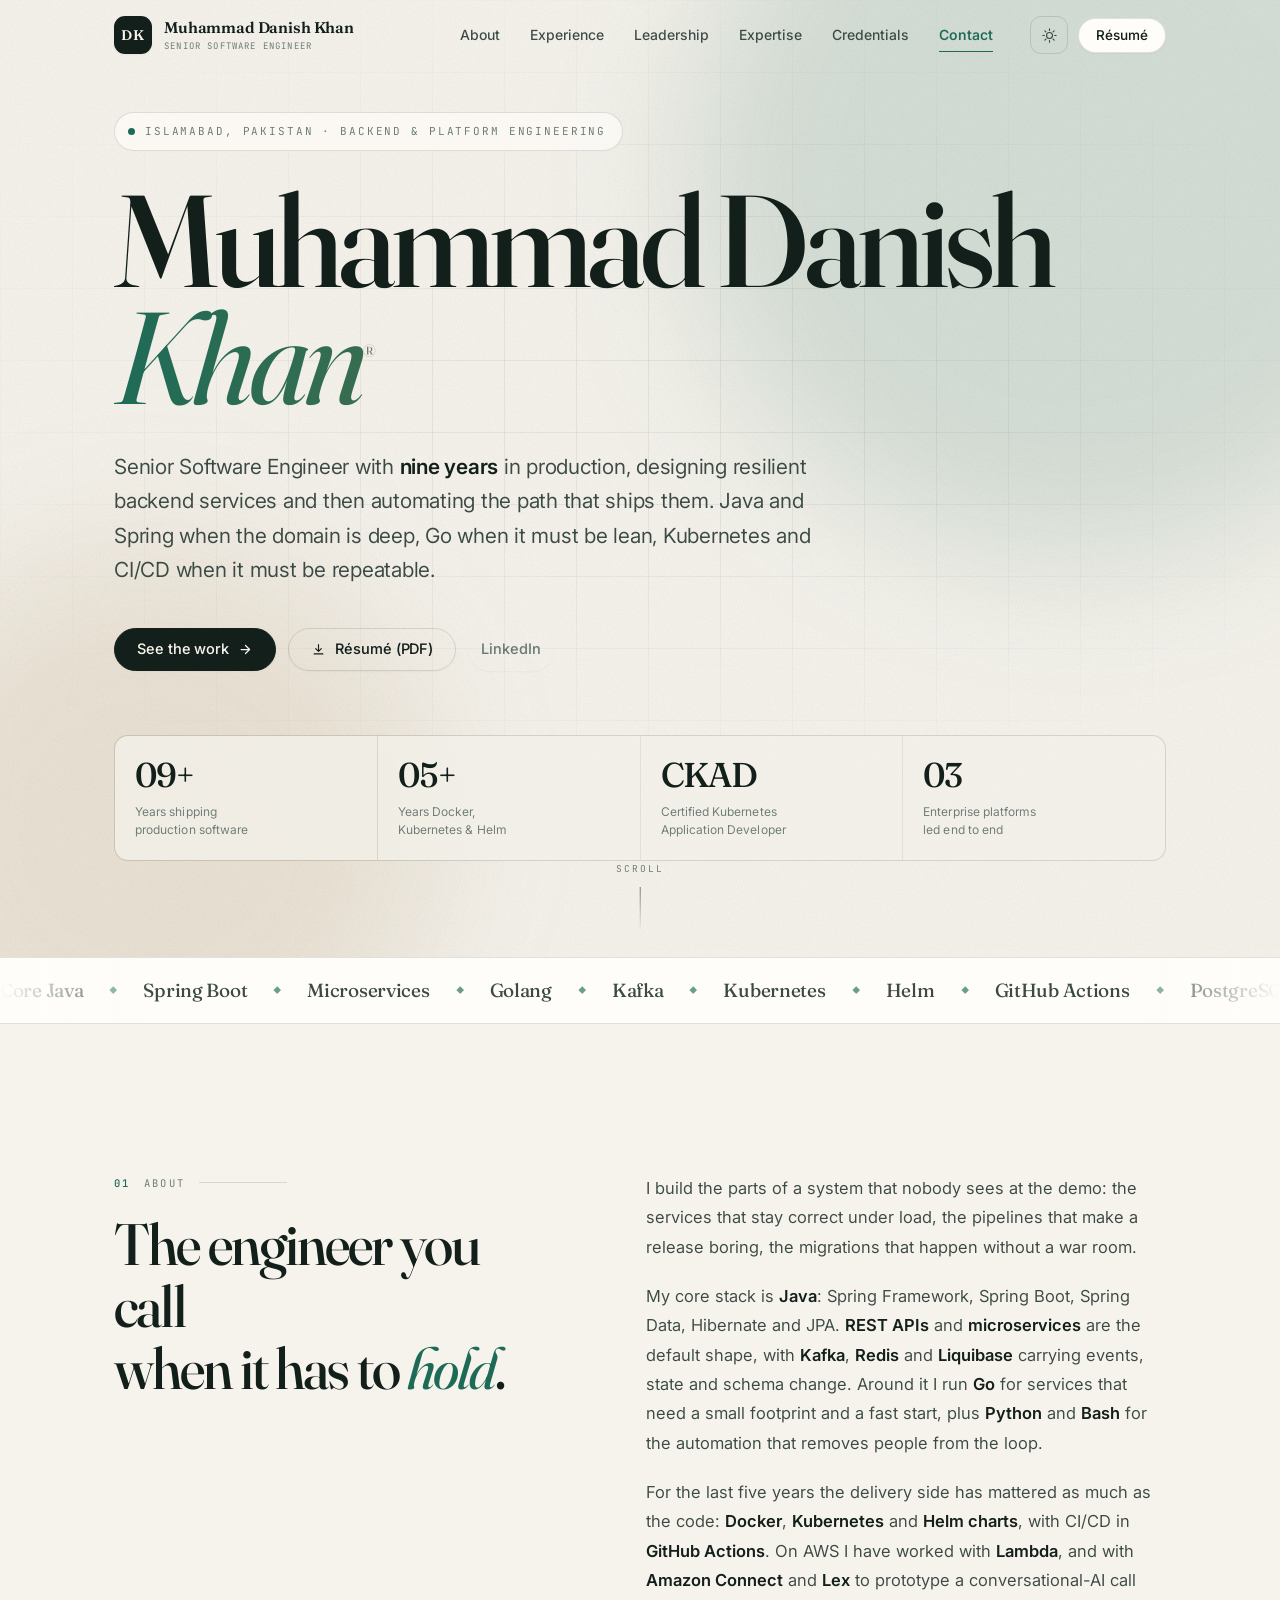
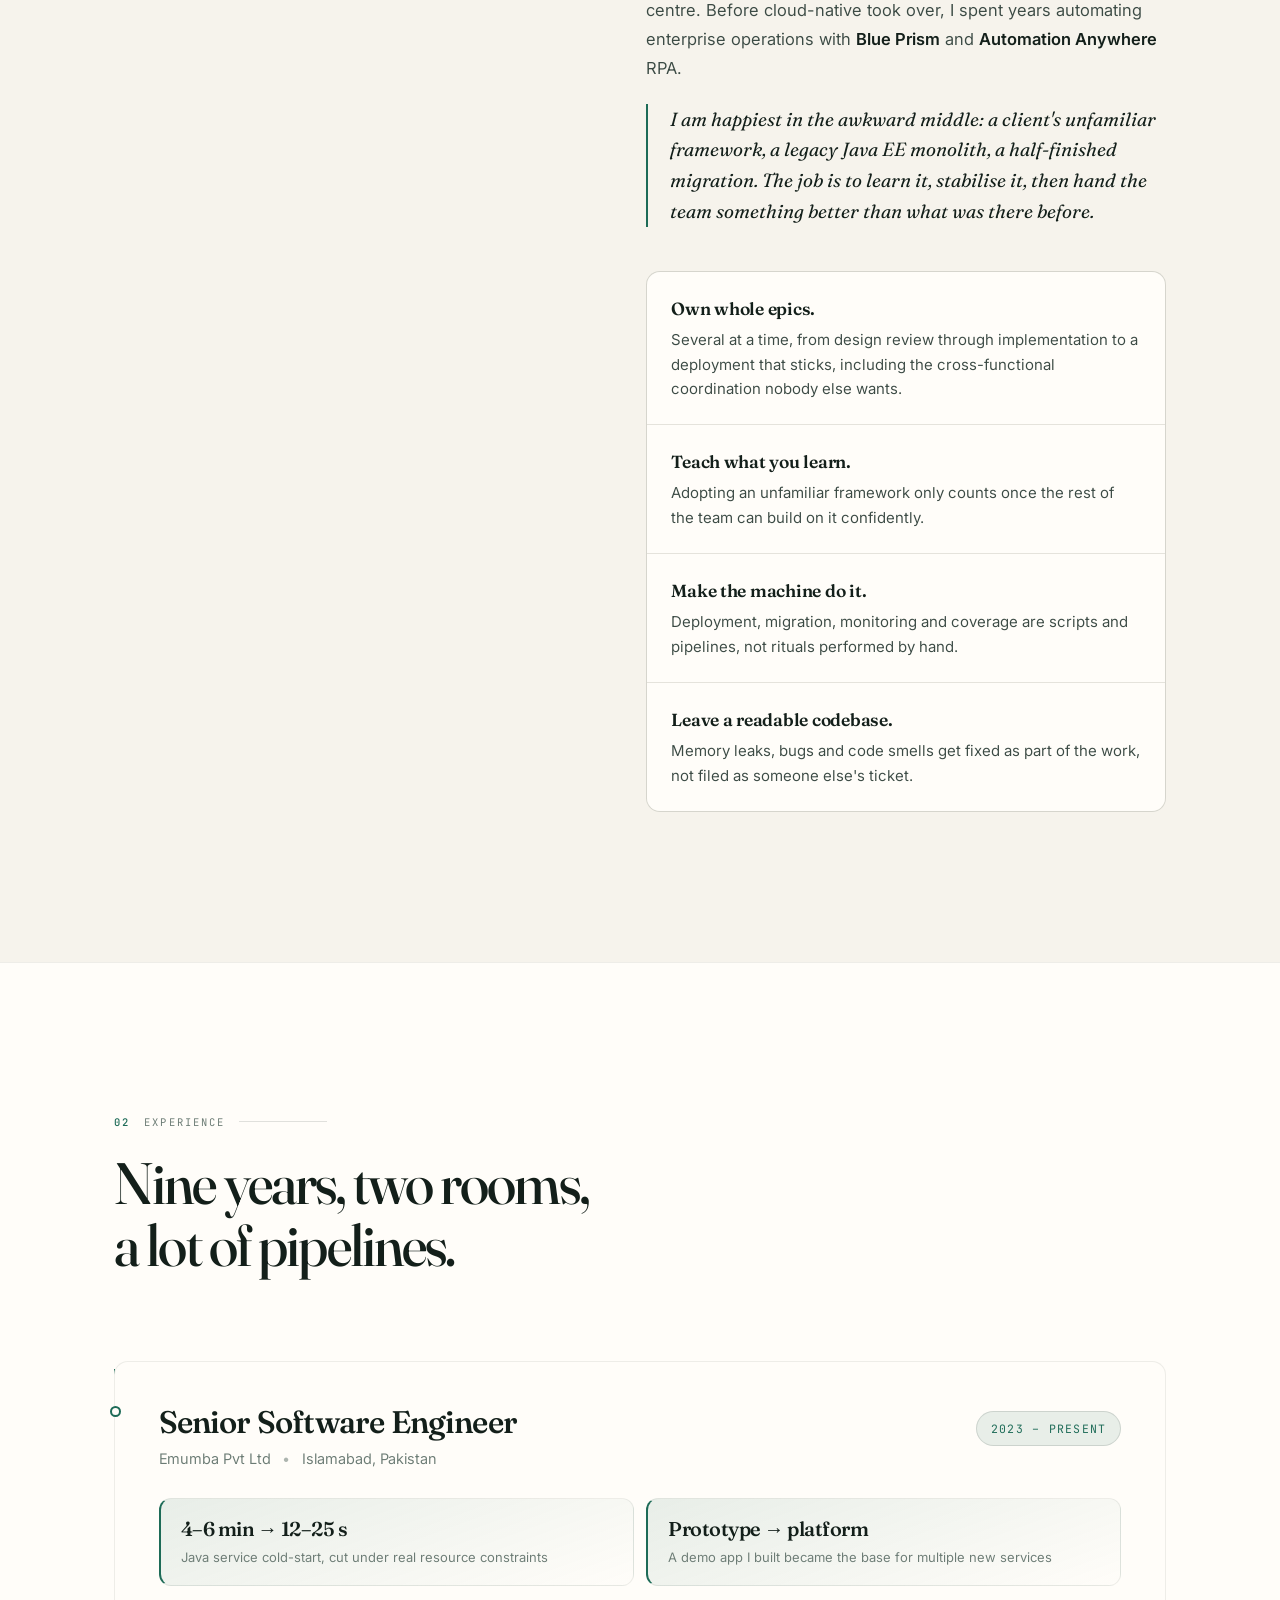
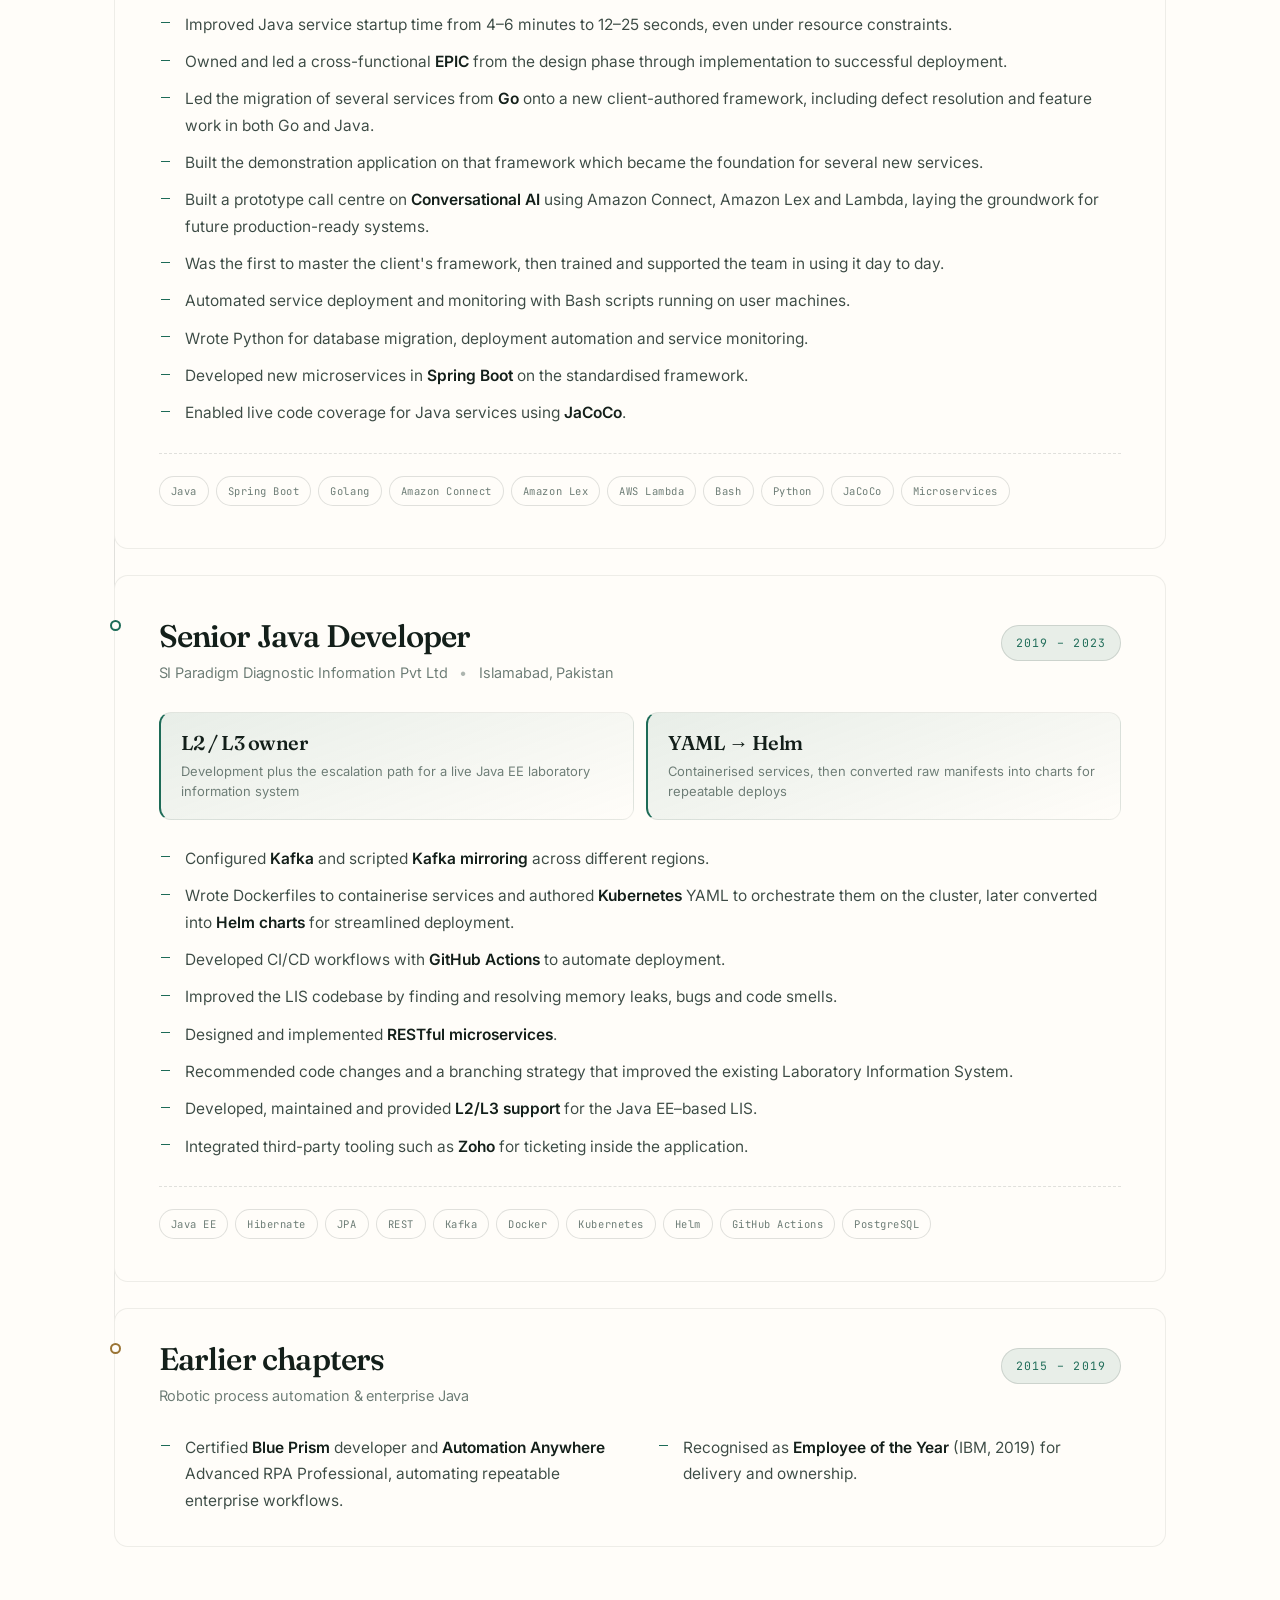
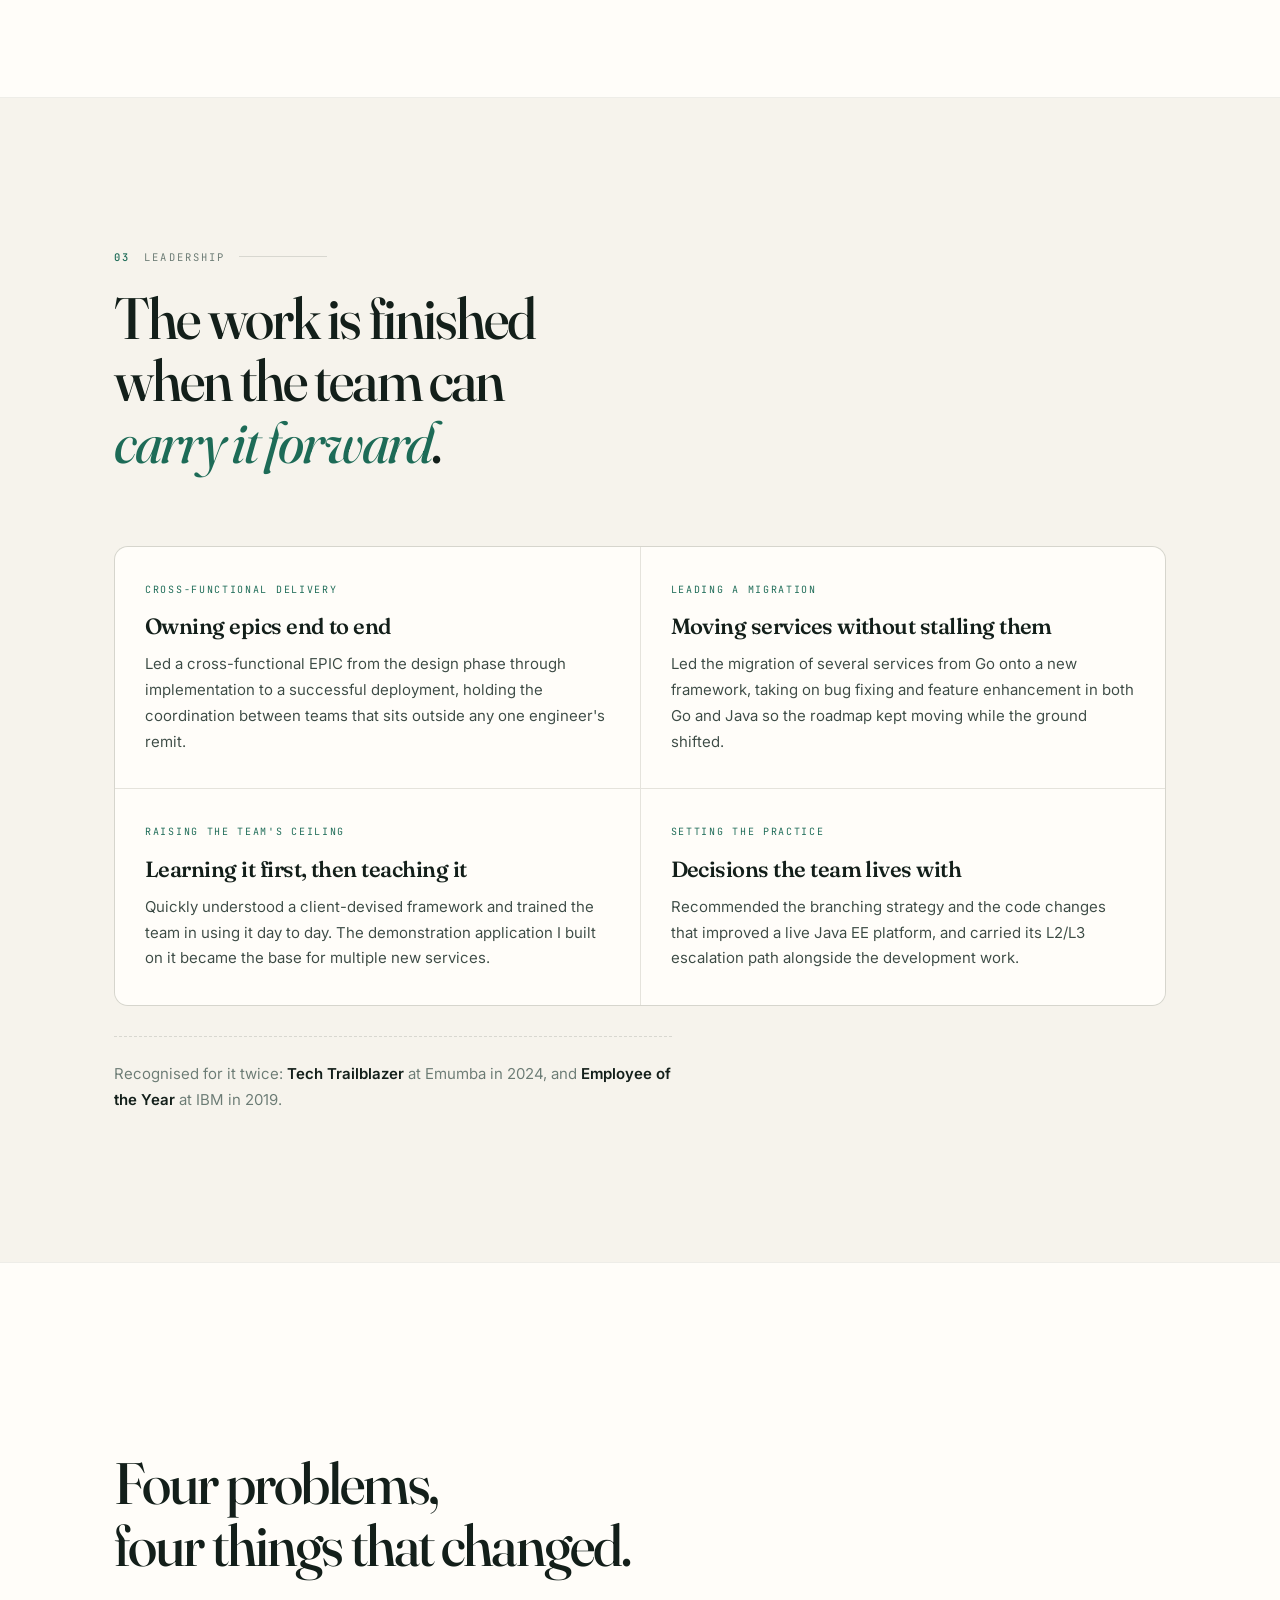
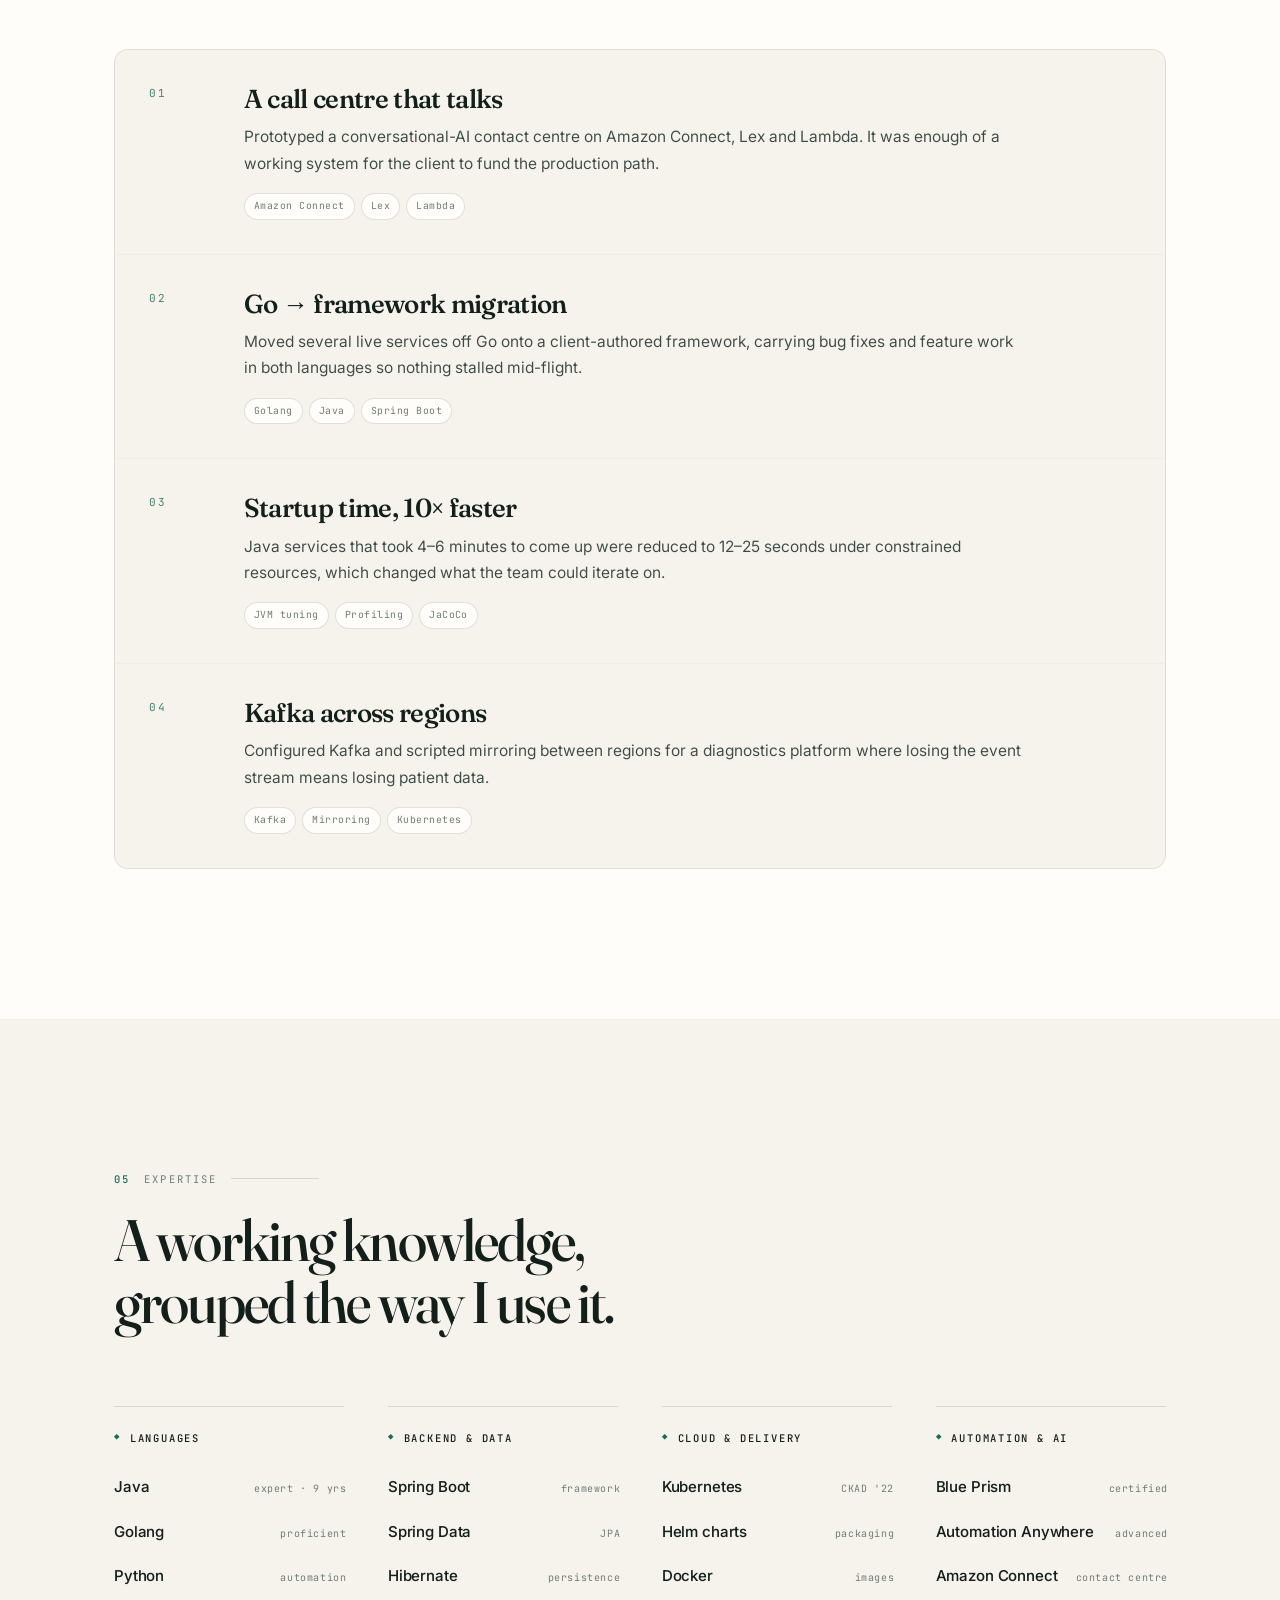
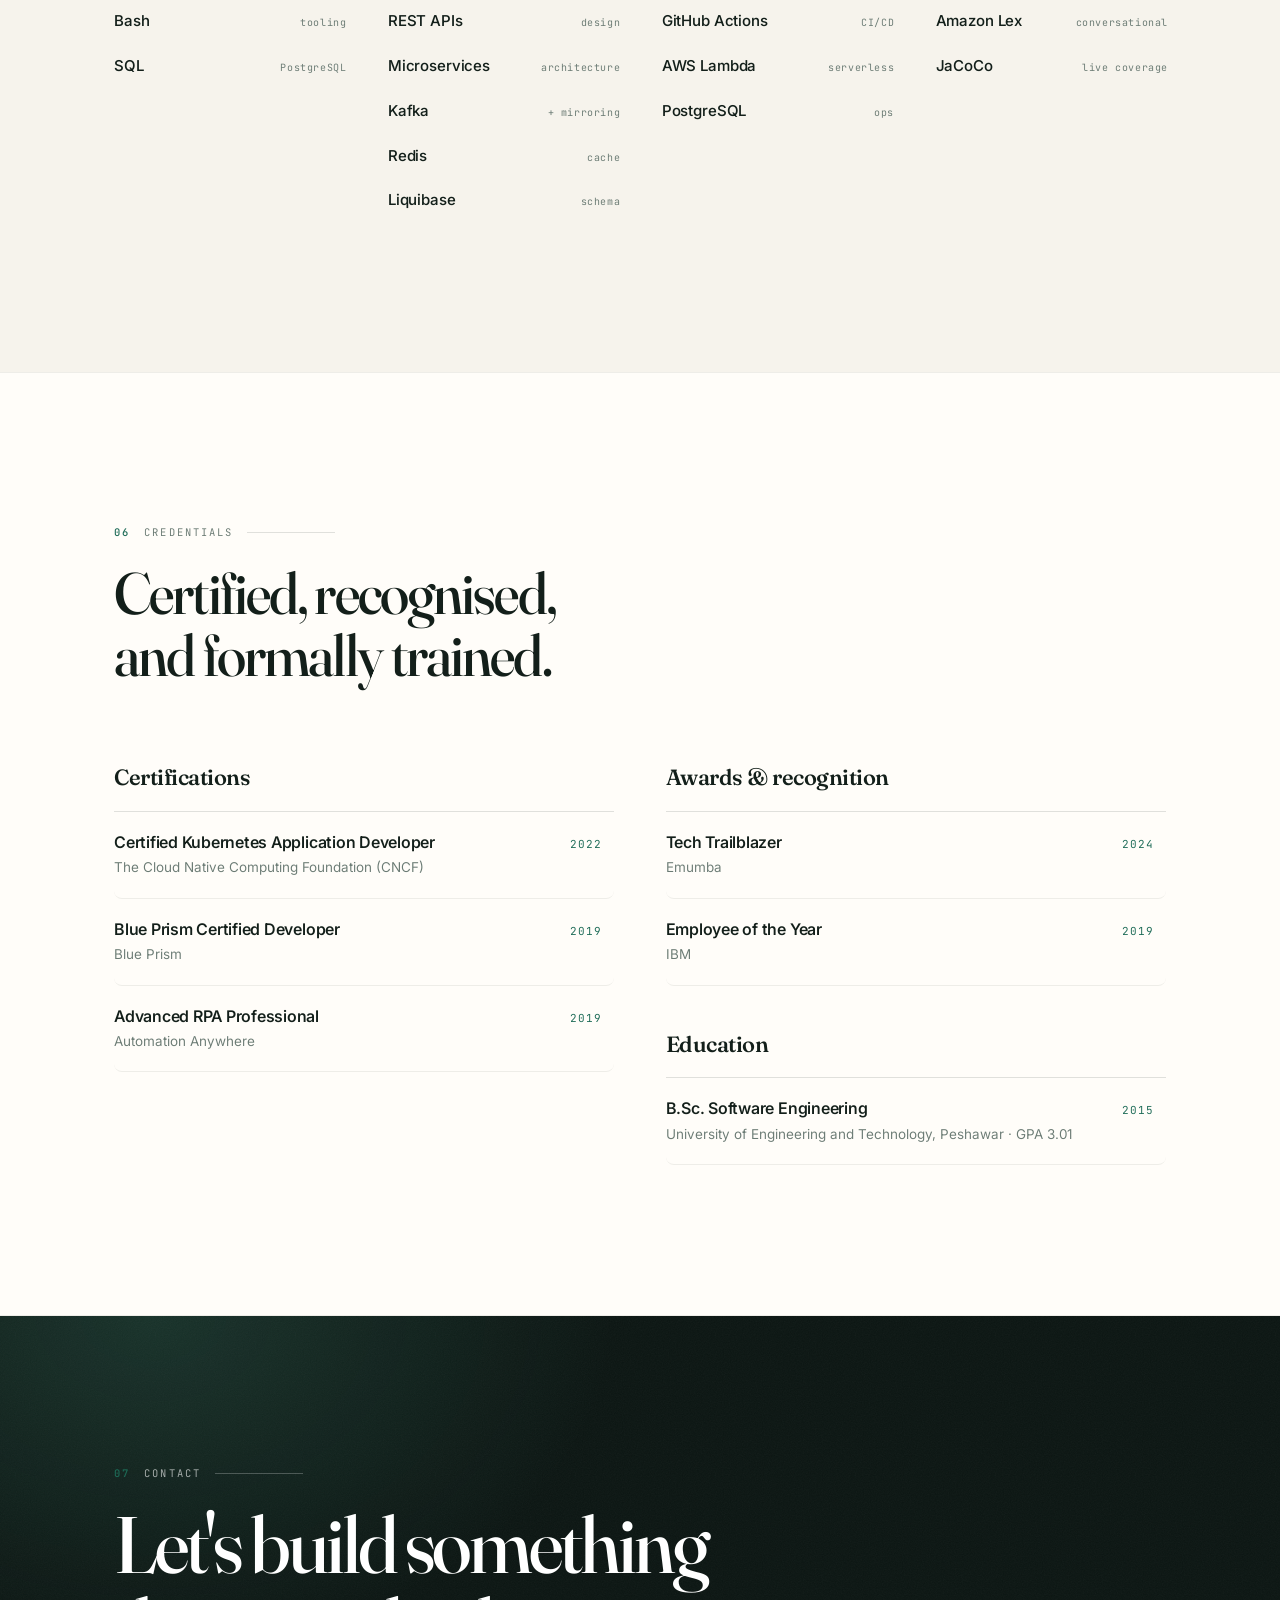
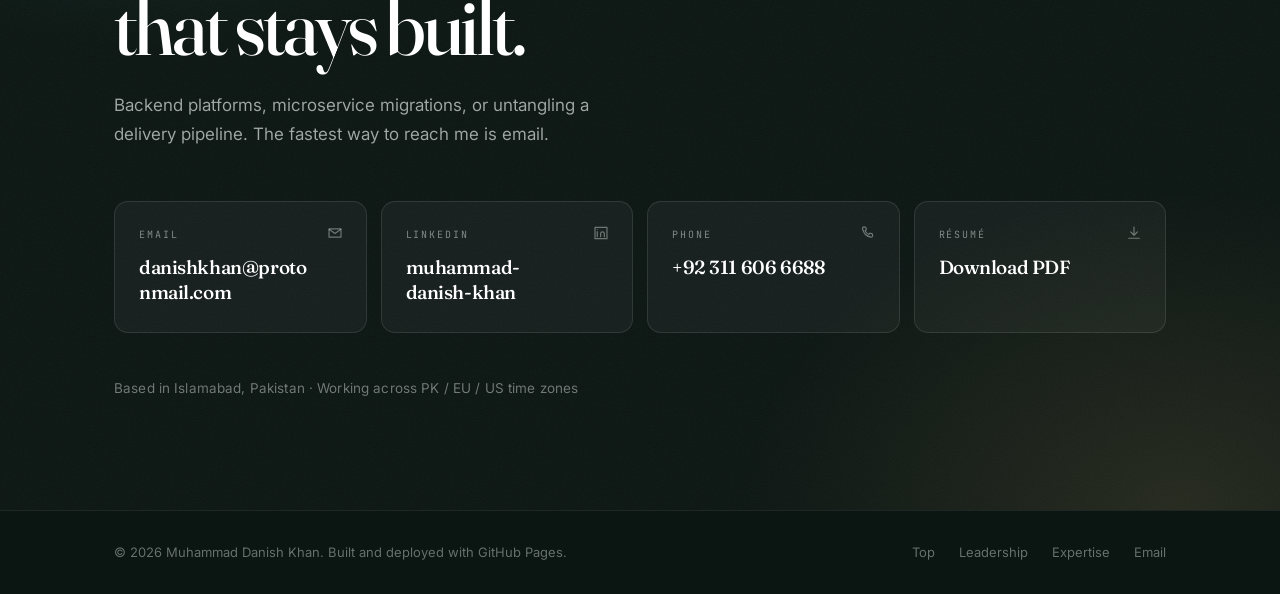
==== commit 457fccc3: "Put the bullets that changed something at the top of each role Both roles listed their work in the o" ====
--- a/index.html
+++ b/index.html
@@ -238,16 +238,16 @@
           </div>
 
           <ul class="bullets">
+            <li>Improved Java service startup time from 4–6 minutes to 12–25 seconds, even under resource constraints.</li>
+            <li>Owned and led a cross-functional <b>EPIC</b> from the design phase through implementation to successful deployment.</li>
+            <li>Led the migration of several services from <b>Go</b> onto a new client-authored framework, including defect resolution and feature work in both Go and Java.</li>
+            <li>Built the demonstration application on that framework which became the foundation for several new services.</li>
             <li>Built a prototype call centre on <b>Conversational AI</b> using Amazon Connect, Amazon Lex and Lambda, laying the groundwork for future production-ready systems.</li>
-            <li>Quickly understood and adopted a client-devised framework, then trained and supported the team in using it day to day.</li>
-            <li>Built a demonstration application on that framework which became the foundation for several new services.</li>
-            <li>Led the migration of services from <b>Go</b> into the new framework, including defect resolution and feature work in both Go and Java.</li>
-            <li>Developed new microservices in <b>Spring Boot</b> on the standardised framework.</li>
+            <li>Was the first to master the client's framework, then trained and supported the team in using it day to day.</li>
             <li>Automated service deployment and monitoring with Bash scripts running on user machines.</li>
             <li>Wrote Python for database migration, deployment automation and service monitoring.</li>
+            <li>Developed new microservices in <b>Spring Boot</b> on the standardised framework.</li>
             <li>Enabled live code coverage for Java services using <b>JaCoCo</b>.</li>
-            <li>Improved Java service startup time from 4–6 minutes to 12–25 seconds, even under resource constraints.</li>
-            <li>Owned and led a cross-functional <b>EPIC</b> from the design phase through implementation to successful deployment.</li>
           </ul>
 
           <div class="tags">
@@ -276,14 +276,14 @@
           </div>
 
           <ul class="bullets">
-            <li>Developed, maintained and provided <b>L2/L3 support</b> for a Java EE–based Laboratory Information System.</li>
-            <li>Recommended code changes and a branching strategy that improved the existing LIS application.</li>
-            <li>Improved the codebase by finding and resolving memory leaks, bugs and code smells.</li>
-            <li>Integrated third-party tooling such as <b>Zoho</b> for ticketing inside the LIS.</li>
-            <li>Designed and implemented <b>RESTful microservices</b>.</li>
-            <li>Developed CI/CD workflows with <b>GitHub Actions</b> to automate deployment.</li>
             <li>Configured <b>Kafka</b> and scripted <b>Kafka mirroring</b> across different regions.</li>
             <li>Wrote Dockerfiles to containerise services and authored <b>Kubernetes</b> YAML to orchestrate them on the cluster, later converted into <b>Helm charts</b> for streamlined deployment.</li>
+            <li>Developed CI/CD workflows with <b>GitHub Actions</b> to automate deployment.</li>
+            <li>Improved the LIS codebase by finding and resolving memory leaks, bugs and code smells.</li>
+            <li>Designed and implemented <b>RESTful microservices</b>.</li>
+            <li>Recommended code changes and a branching strategy that improved the existing Laboratory Information System.</li>
+            <li>Developed, maintained and provided <b>L2/L3 support</b> for the Java EE–based LIS.</li>
+            <li>Integrated third-party tooling such as <b>Zoho</b> for ticketing inside the application.</li>
           </ul>
 
           <div class="tags">
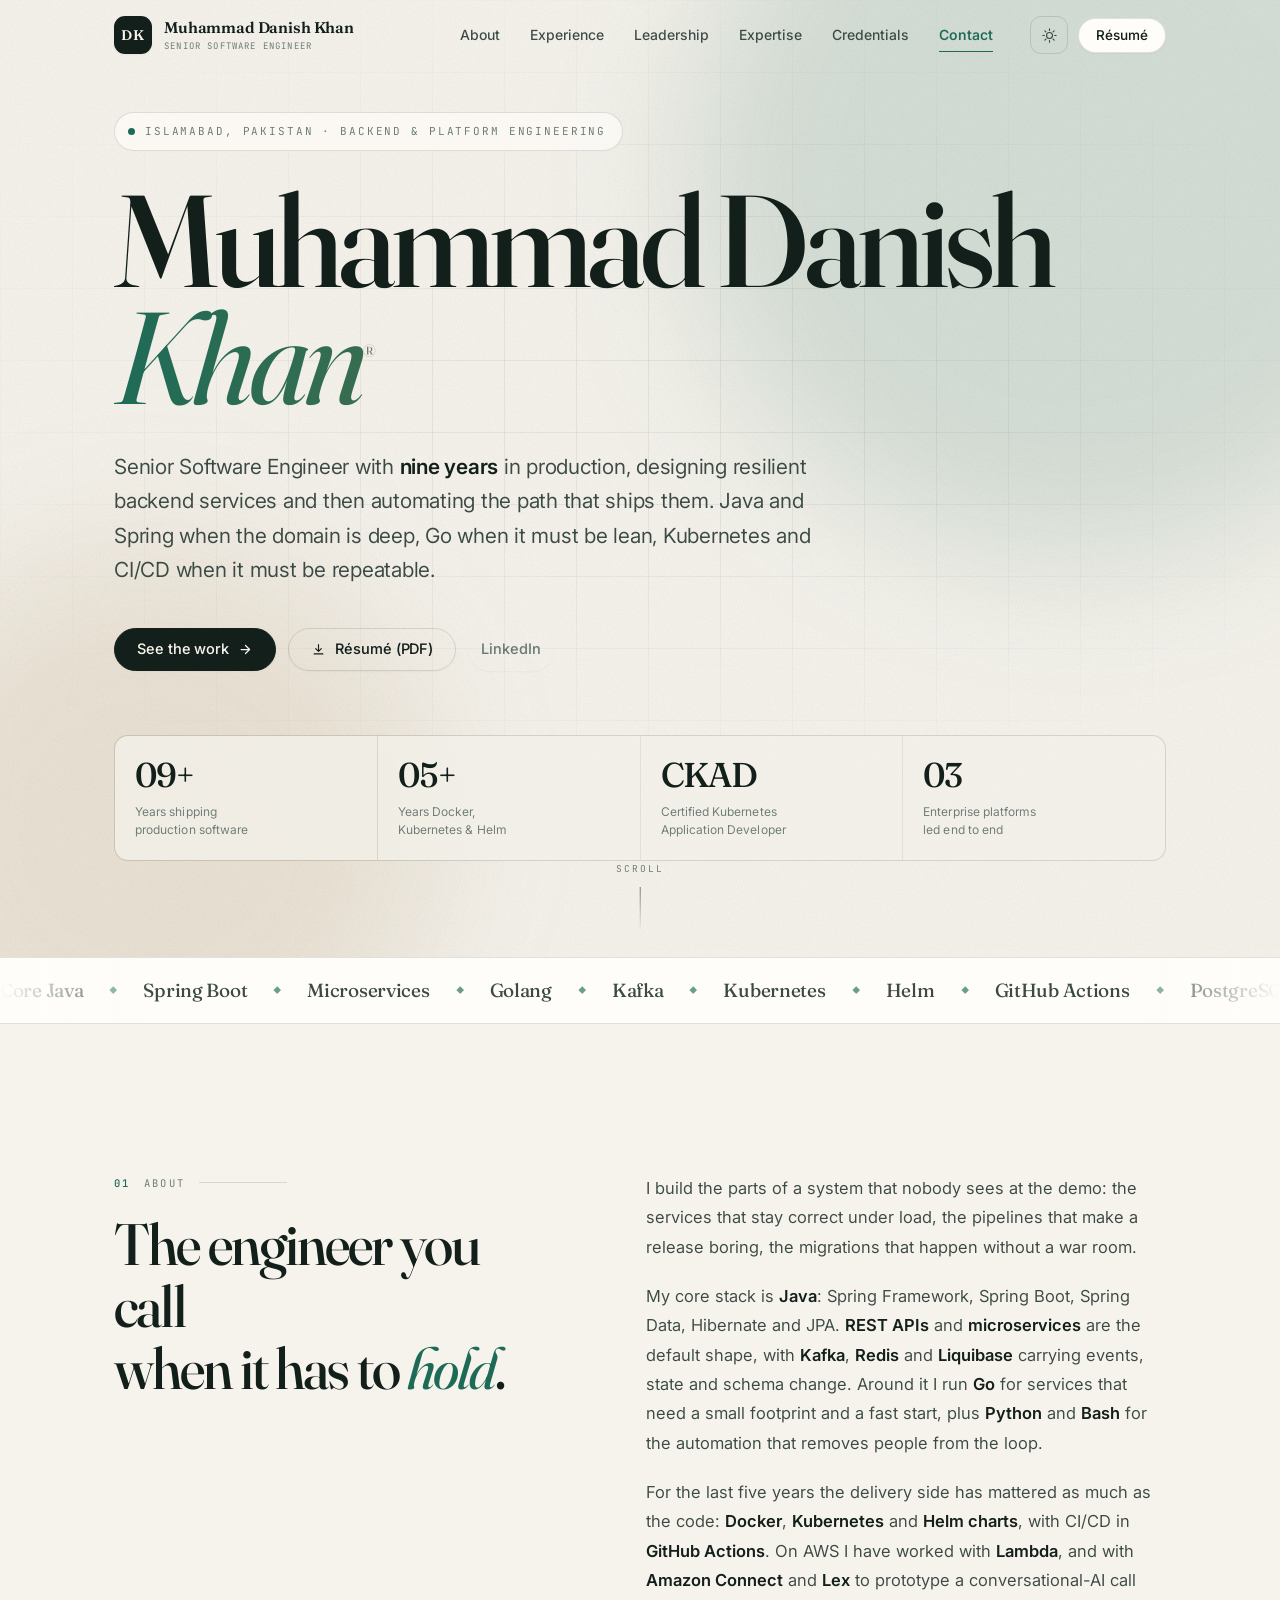
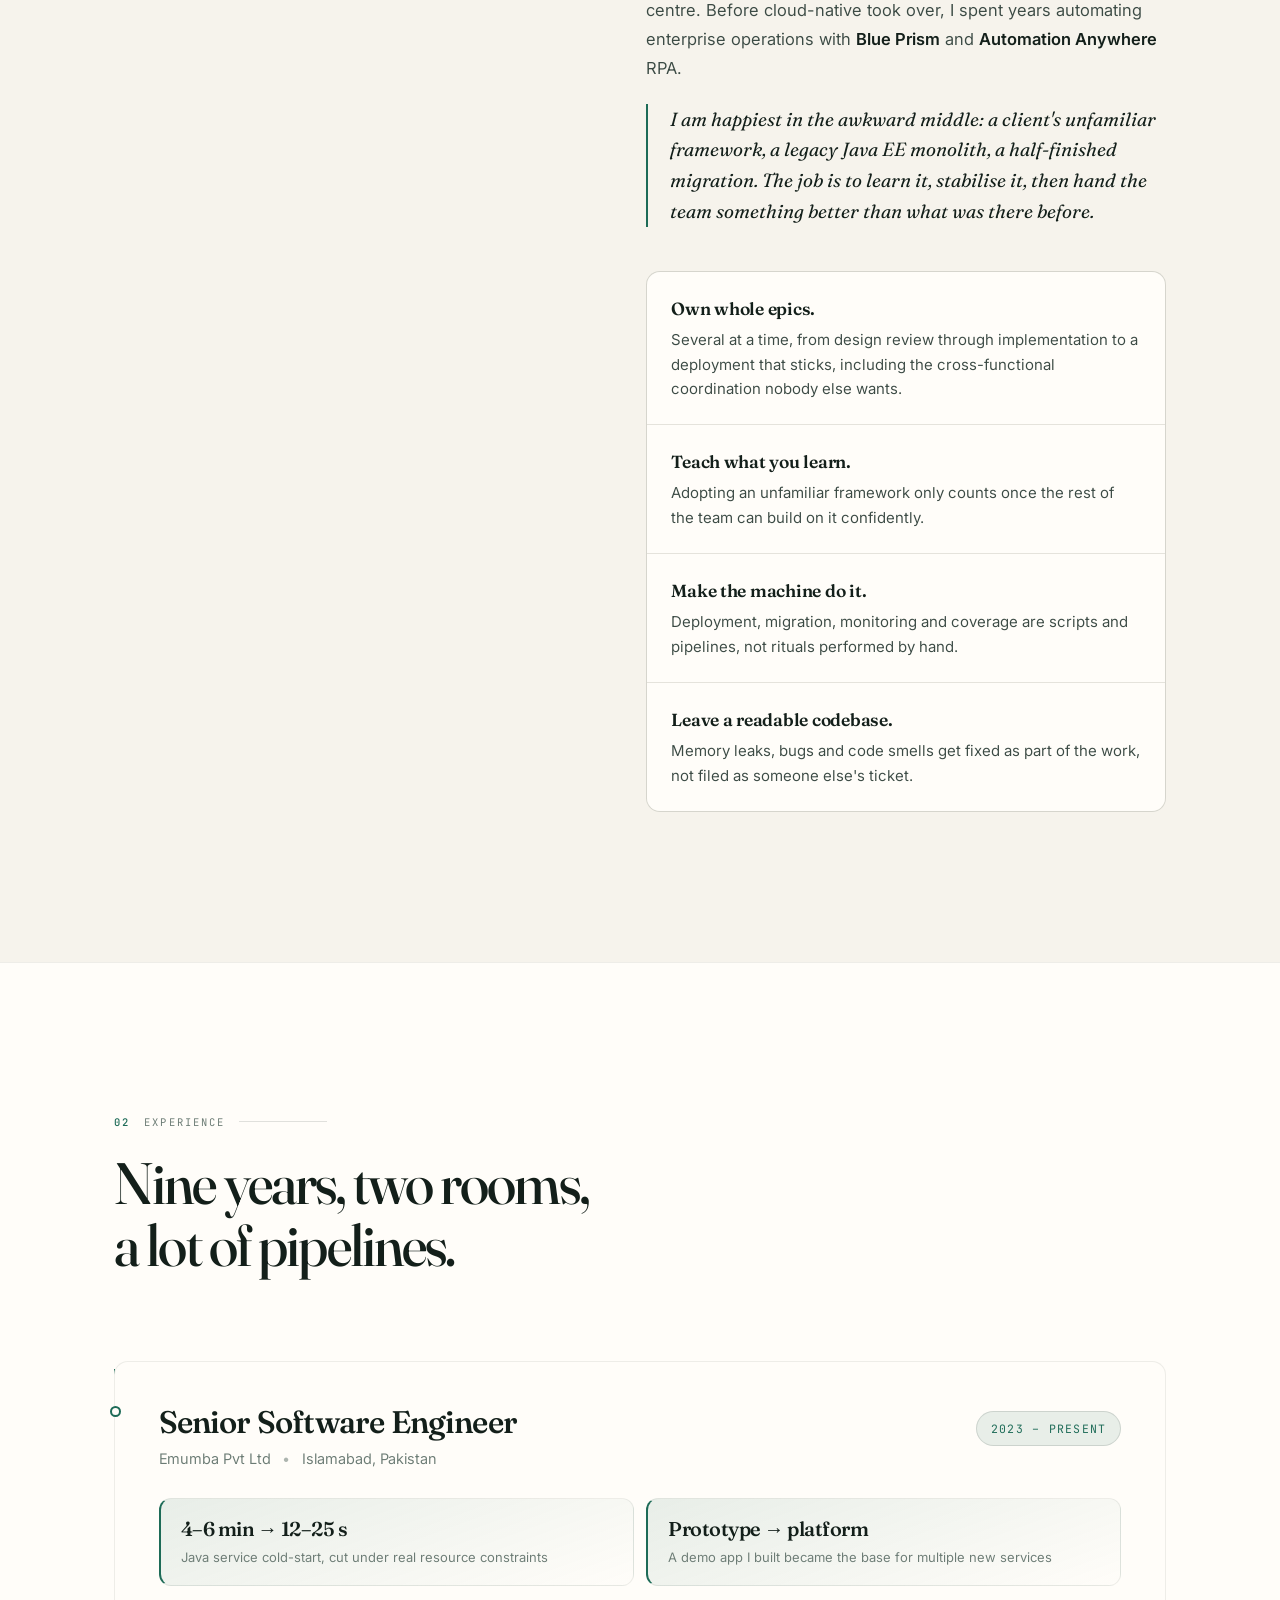
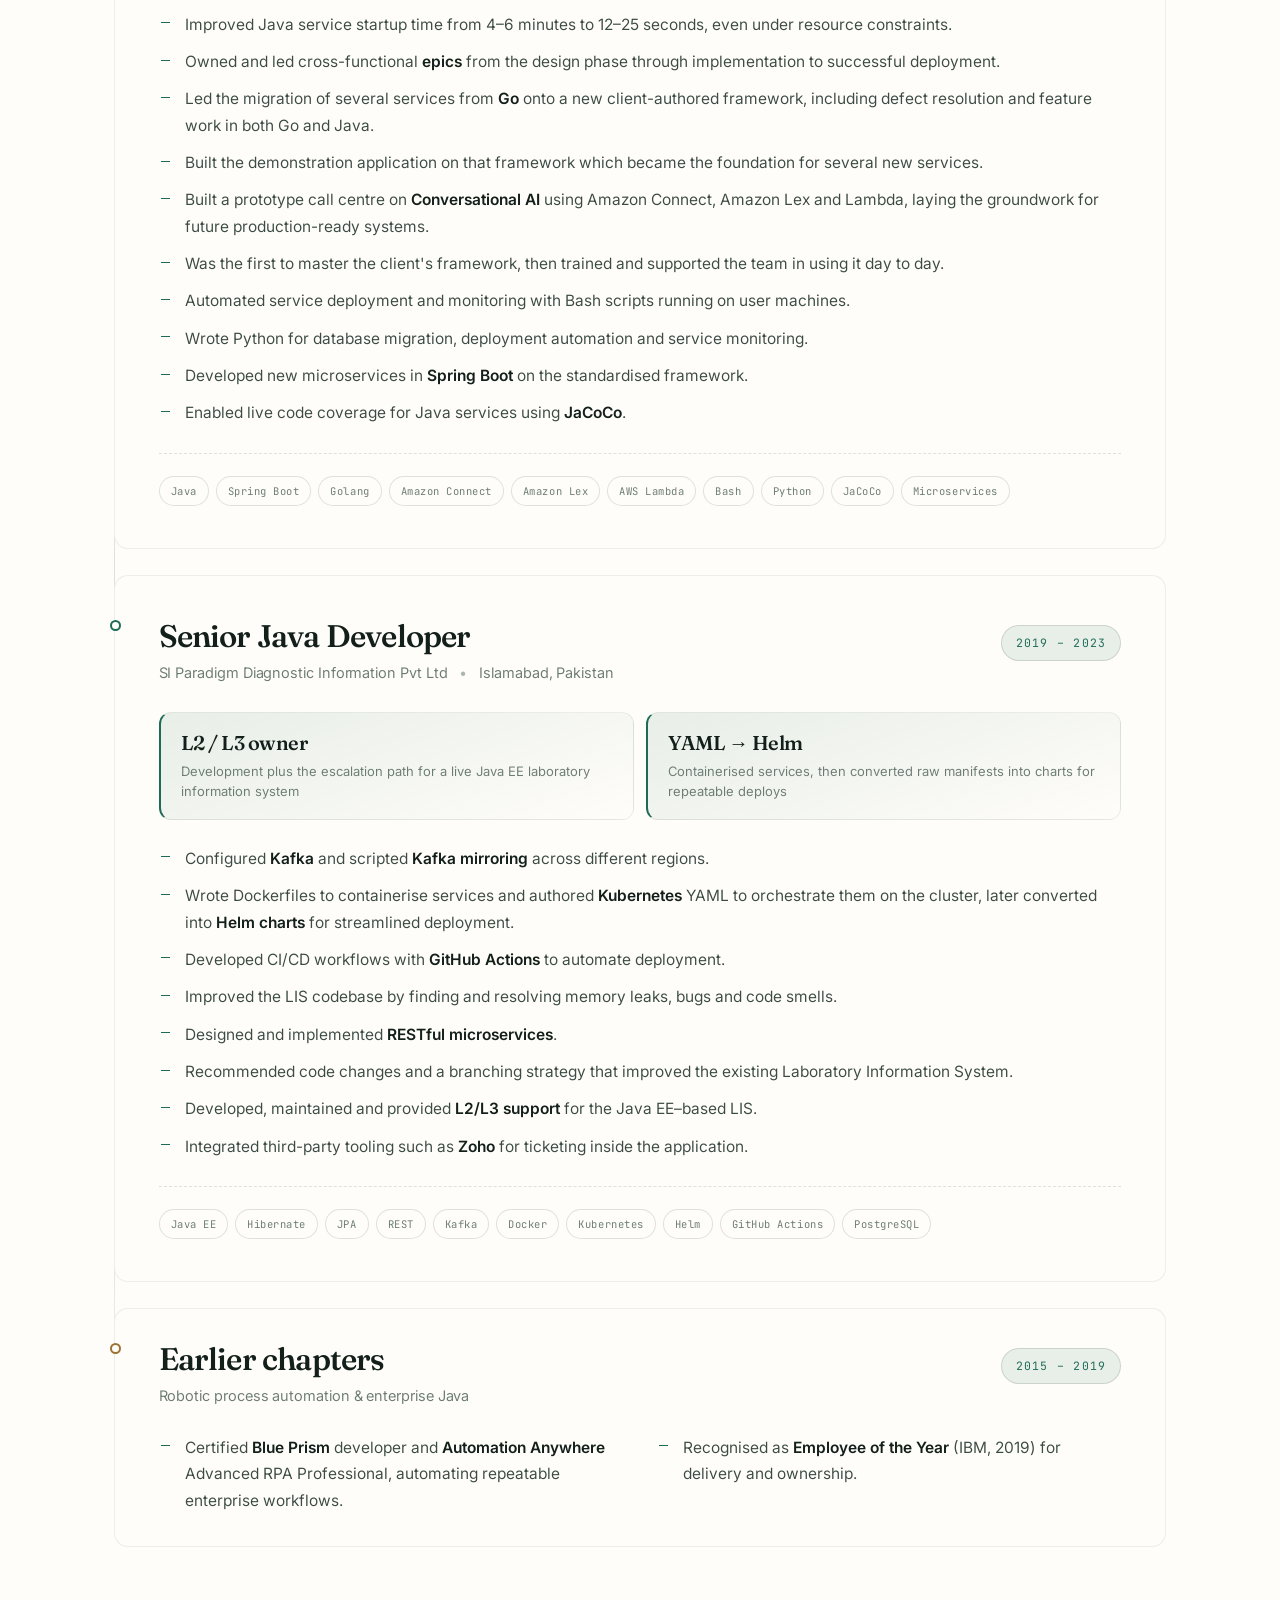
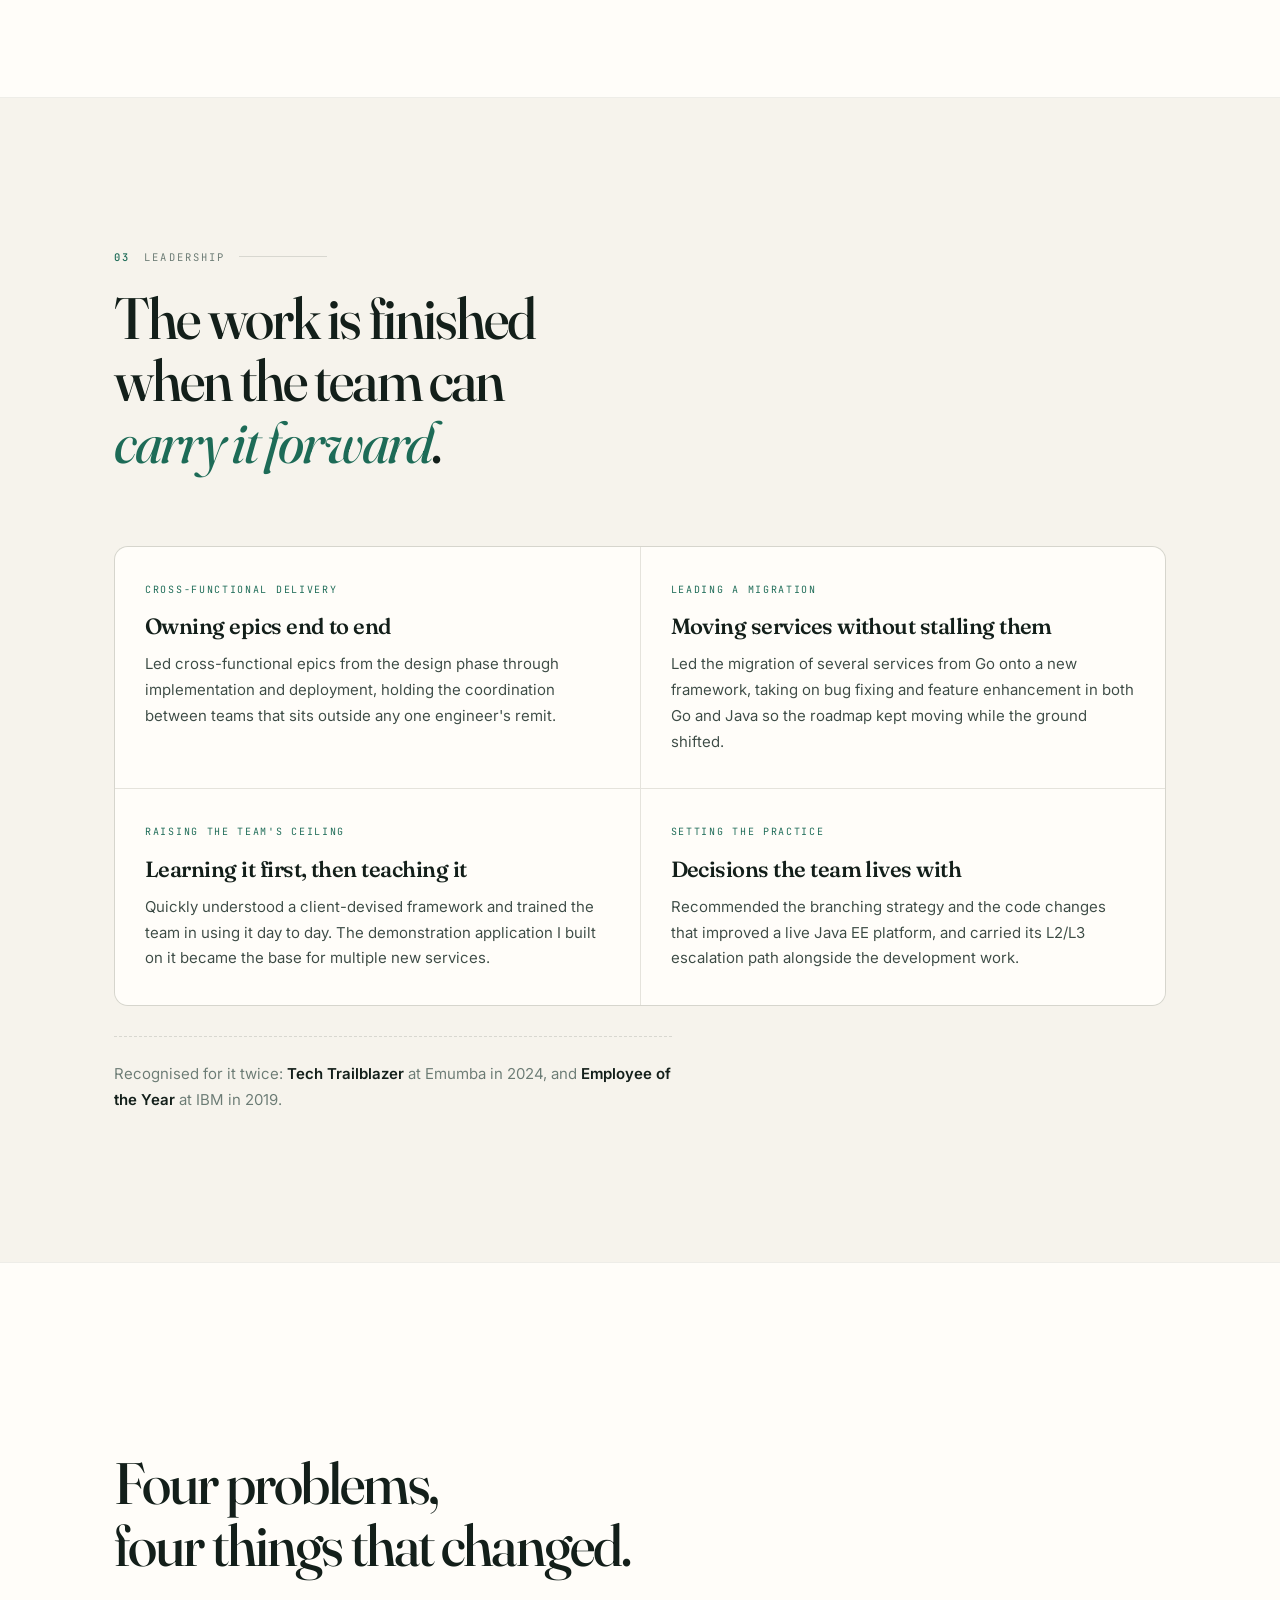
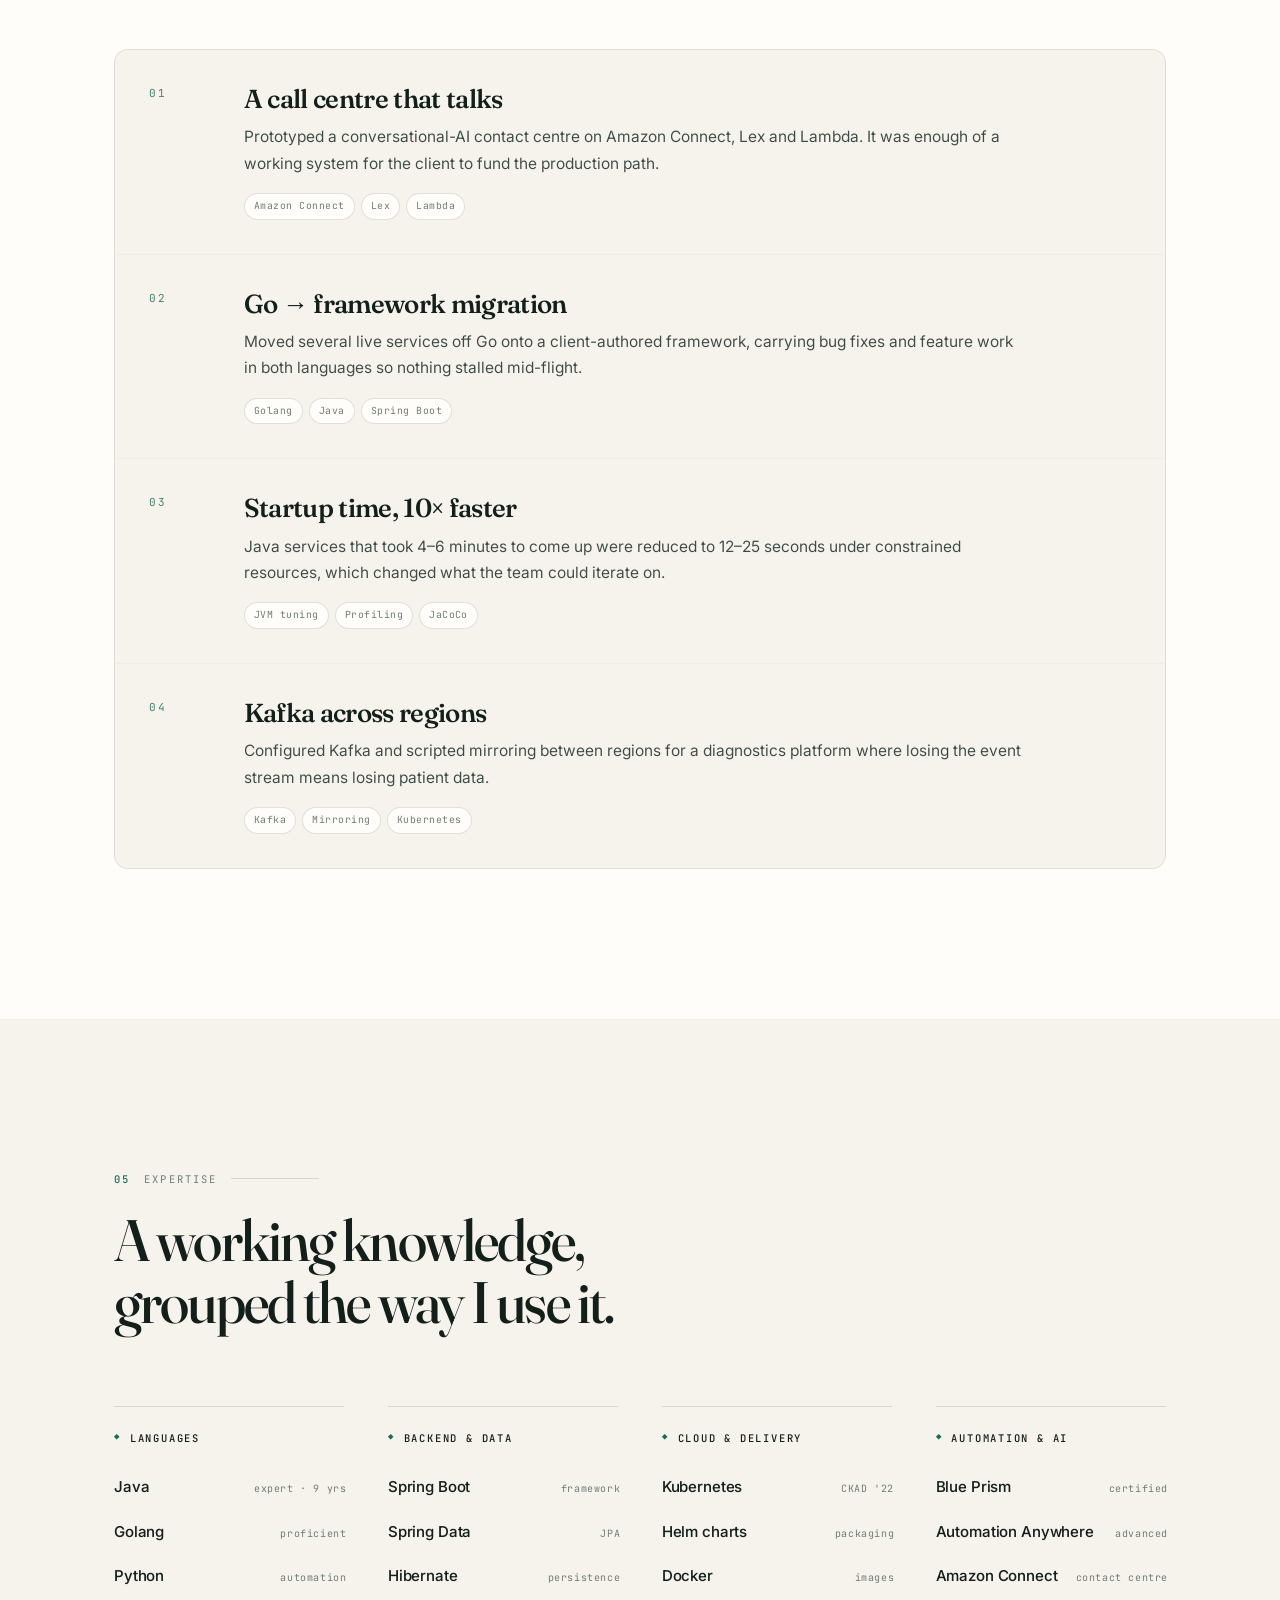
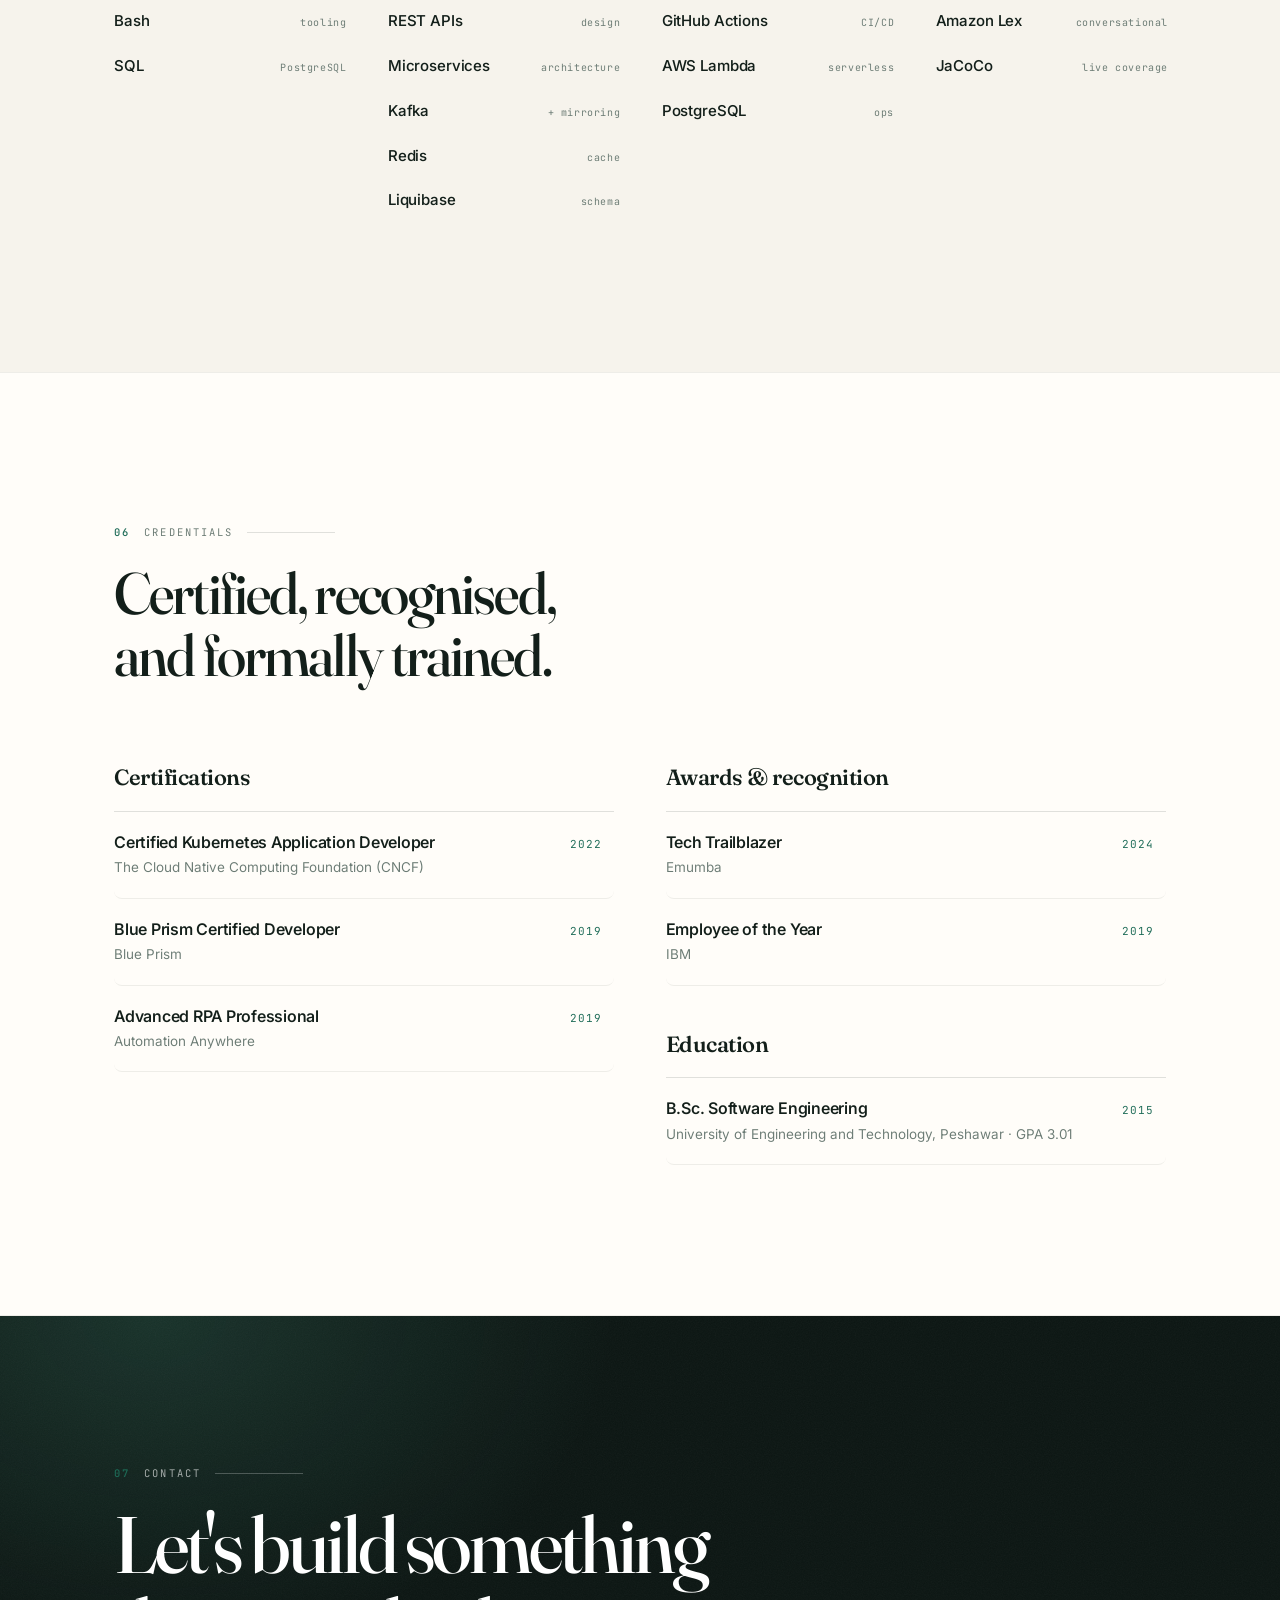
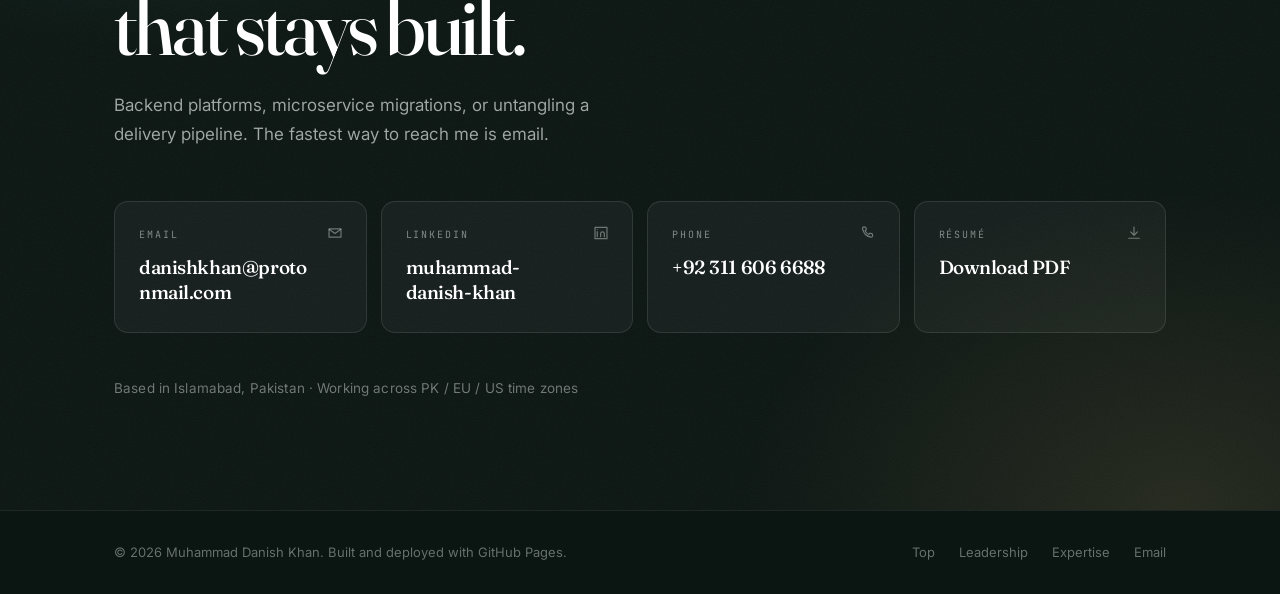
==== commit 6e1fafec: "Make the epics plural everywhere and stop shouting them The experience bullet still claimed a single" ====
--- a/index.html
+++ b/index.html
@@ -239,7 +239,7 @@
 
           <ul class="bullets">
             <li>Improved Java service startup time from 4–6 minutes to 12–25 seconds, even under resource constraints.</li>
-            <li>Owned and led a cross-functional <b>EPIC</b> from the design phase through implementation to successful deployment.</li>
+            <li>Owned and led cross-functional <b>epics</b> from the design phase through implementation to successful deployment.</li>
             <li>Led the migration of several services from <b>Go</b> onto a new client-authored framework, including defect resolution and feature work in both Go and Java.</li>
             <li>Built the demonstration application on that framework which became the foundation for several new services.</li>
             <li>Built a prototype call centre on <b>Conversational AI</b> using Amazon Connect, Amazon Lex and Lambda, laying the groundwork for future production-ready systems.</li>
@@ -318,7 +318,7 @@
         <article class="lead reveal">
           <span class="lead-tag">Cross-functional delivery</span>
           <h3>Owning epics end to end</h3>
-          <p>Led a cross-functional EPIC from the design phase through implementation to a successful deployment, holding the coordination between teams that sits outside any one engineer's remit.</p>
+          <p>Led cross-functional epics from the design phase through implementation and deployment, holding the coordination between teams that sits outside any one engineer's remit.</p>
         </article>
 
         <article class="lead reveal">
